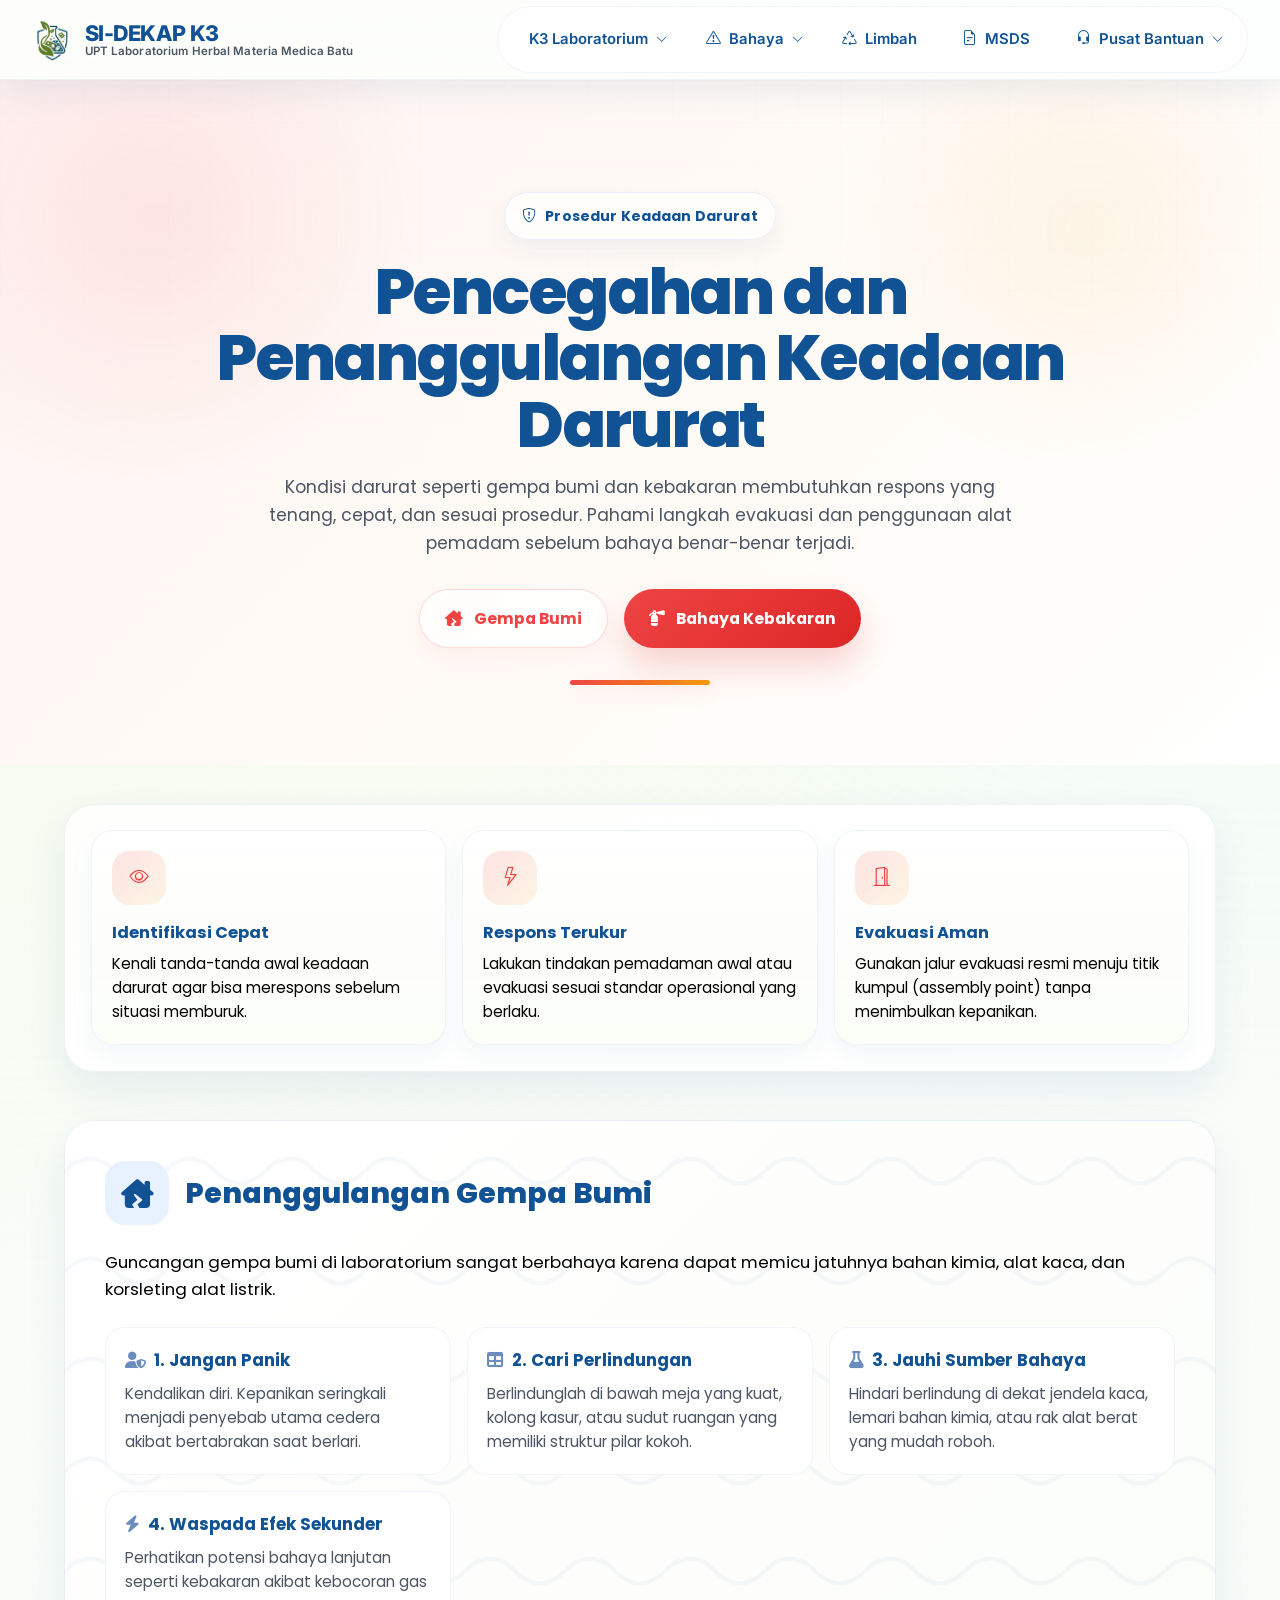
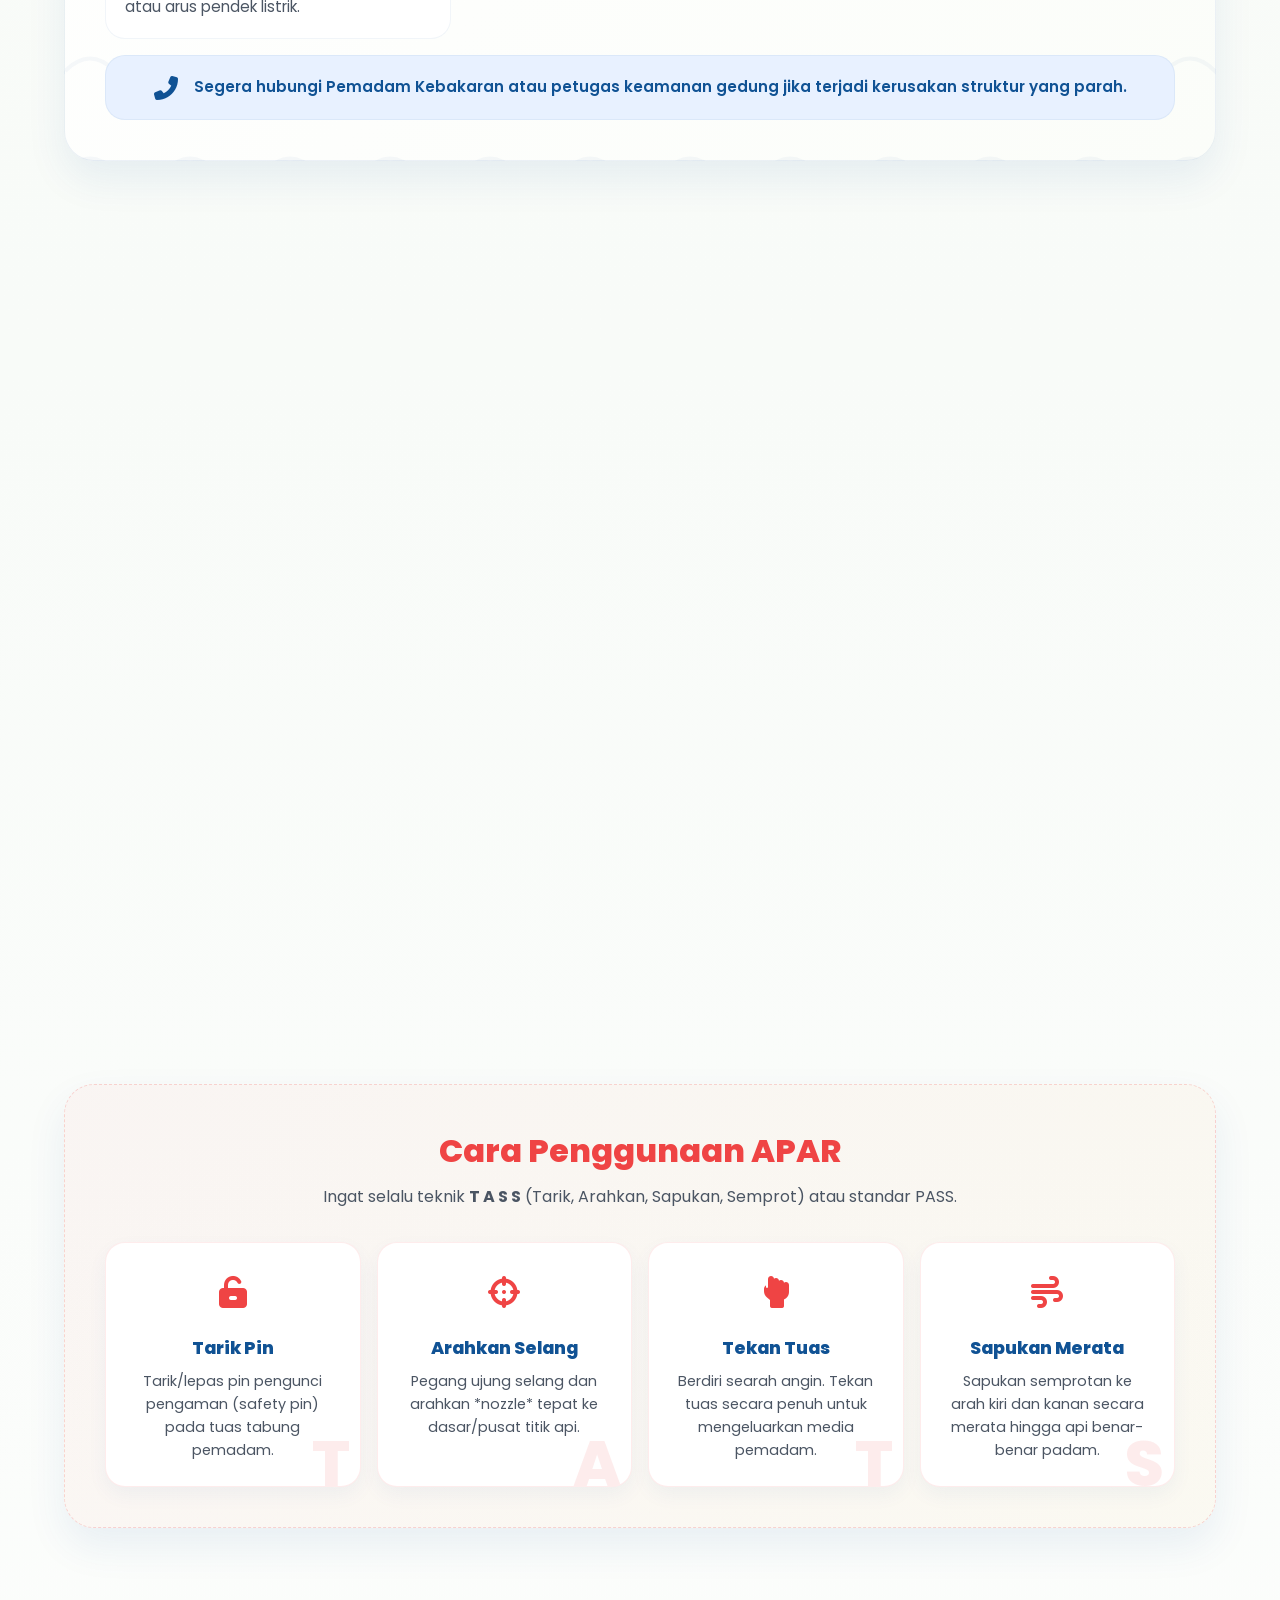
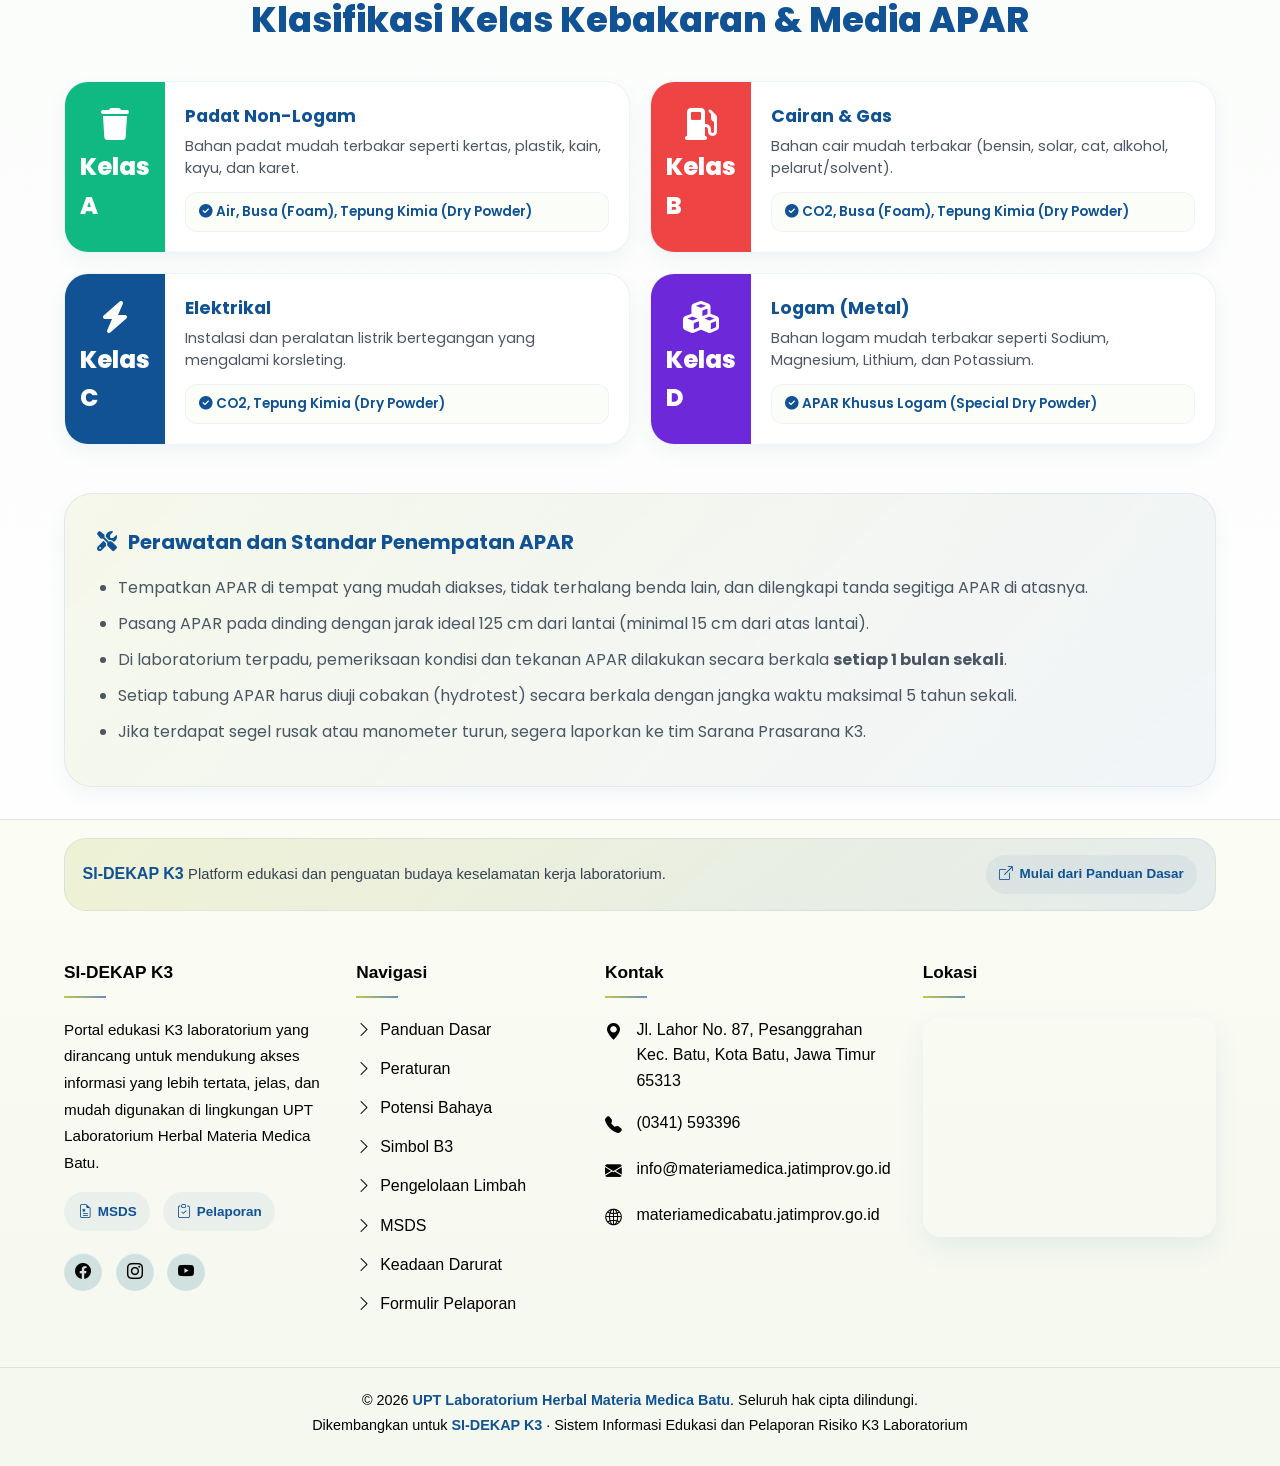
==== bencana.html @ c8029cbf "Upload pertama SI-DEKAP" ====
<!doctype html>
<html lang="id">
  <head>
    <meta charset="UTF-8" />
    <meta name="viewport" content="width=device-width, initial-scale=1.0" />
    <title>Keadaan Darurat - SI-DEKAP Laboratorium</title>

    <link
      rel="stylesheet"
      href="https://cdnjs.cloudflare.com/ajax/libs/font-awesome/6.5.0/css/all.min.css"
    />
    <link
      href="https://cdn.jsdelivr.net/npm/bootstrap-icons@1.11.3/font/bootstrap-icons.css"
      rel="stylesheet"
    />
    <link
      href="https://fonts.googleapis.com/css2?family=Poppins:wght@300;400;500;600;700;800&display=swap"
      rel="stylesheet"
    />
    <link
      href="https://fonts.googleapis.com/css2?family=Inter:wght@400;500;600;700;800&display=swap"
      rel="stylesheet"
    />

    <link rel="stylesheet" href="header.css" />
    <link rel="stylesheet" href="footer.css" />

    <style>
      :root {
        --primary-blue: #bac94a;
        --teal: #6c8cbf;
        --bg-grad-start: #eef8d7;
        --bg-grad-end: #e8f6f0;
        --dark-blue: #105294;

        --gray-50: #fbfdf9;
        --gray-100: #f3f6ee;
        --gray-200: #e4ebdf;
        --gray-300: #d7dfd1;
        --gray-500: #6b7280;
        --gray-600: #4b5563;
        --gray-700: #374151;
        --white: #ffffff;

        --danger: #ef4444;
        --danger-light: #fee2e2;
        --warning: #f59e0b;
        --warning-light: #fff4d6;
        --success: #10b981;
        --info-light: #e8f1ff;

        --shadow-sm: 0 8px 20px rgba(16, 82, 148, 0.05);
        --shadow-md: 0 18px 40px rgba(16, 82, 148, 0.08);
        --shadow-lg: 0 28px 60px rgba(16, 82, 148, 0.12);

        --radius-lg: 24px;
        --radius-xl: 30px;
      }

      * {
        margin: 0;
        padding: 0;
        box-sizing: border-box;
      }
      html {
        scroll-behavior: smooth;
      }
      body {
        font-family: "Poppins", sans-serif;
        color: var(--text);
        background:
          radial-gradient(
            circle at top left,
            rgba(234, 246, 205, 0.48),
            transparent 28%
          ),
          radial-gradient(
            circle at top right,
            rgba(207, 247, 228, 0.36),
            transparent 24%
          ),
          linear-gradient(180deg, #fbfdf9 0%, #f8fbf8 42%, #ffffff 100%);
        line-height: 1.6;
        min-height: 100vh;
        display: flex;
        flex-direction: column;
        overflow-x: hidden;
      }

      .container {
        max-width: 1200px;
        margin: 0 auto;
        padding: 0 1.5rem;
      }

      .section-label {
        display: inline-flex;
        align-items: center;
        gap: 0.55rem;
        padding: 0.72rem 1.1rem;
        border-radius: 999px;
        background: rgba(255, 255, 255, 0.82);
        border: 1px solid rgba(16, 82, 148, 0.08);
        box-shadow: 0 10px 25px rgba(16, 82, 148, 0.06);
        color: var(--dark-blue);
        font-size: 0.88rem;
        font-weight: 700;
        letter-spacing: 0.01em;
      }

      .section-heading {
        font-size: clamp(2rem, 3.8vw, 3rem);
        line-height: 1.08;
        color: var(--dark-blue);
        font-weight: 800;
        letter-spacing: -0.03em;
      }
      .section-subtitle {
        color: var(--muted);
        font-size: 1.02rem;
        max-width: 720px;
        margin: 1rem auto 0;
      }

      .reveal {
        opacity: 0;
        transform: translateY(24px);
        transition:
          opacity 0.8s ease,
          transform 0.8s ease;
      }
      .reveal.show {
        opacity: 1;
        transform: translateY(0);
      }

      .scroll-progress {
        position: fixed;
        top: 0;
        left: 0;
        width: 0%;
        height: 4px;
        background: linear-gradient(90deg, var(--primary-blue), var(--teal));
        z-index: 1200;
        box-shadow: 0 2px 10px rgba(16, 82, 148, 0.18);
      }

      /* =============================
         HERO
         ============================= */
      .emergency-hero {
        position: relative;
        overflow: hidden;
        padding: 7rem 0 5rem;
        background:
          radial-gradient(
            circle at 12% 20%,
            rgba(239, 68, 68, 0.1),
            transparent 22%
          ),
          radial-gradient(
            circle at 85% 22%,
            rgba(245, 158, 11, 0.08),
            transparent 20%
          ),
          linear-gradient(
            135deg,
            rgba(255, 244, 244, 0.95) 0%,
            rgba(255, 250, 245, 0.95) 48%,
            rgba(255, 255, 255, 1) 100%
          );
      }

      .emergency-hero::before {
        content: "";
        position: absolute;
        inset: 0;
        background-image:
          linear-gradient(rgba(239, 68, 68, 0.08) 1px, transparent 1px),
          linear-gradient(90deg, rgba(239, 68, 68, 0.08) 1px, transparent 1px);
        background-size: 42px 42px;
        mask-image: linear-gradient(
          to bottom,
          rgba(0, 0, 0, 0.35),
          transparent 90%
        );
        opacity: 0.45;
        pointer-events: none;
      }

      .hero-inner {
        position: relative;
        z-index: 1;
        max-width: 920px;
        margin: 0 auto;
        text-align: center;
      }
      .hero-inner h1 {
        font-size: clamp(2.6rem, 5vw, 4.4rem);
        line-height: 1.04;
        font-weight: 800;
        margin: 1.2rem 0 1rem;
        letter-spacing: -0.04em;
        color: var(--dark-blue);
      }
      .hero-inner p {
        font-size: 1.08rem;
        color: var(--gray-600);
        max-width: 760px;
        margin: 0 auto 2rem;
      }

      .hero-actions {
        display: flex;
        justify-content: center;
        flex-wrap: wrap;
        gap: 1rem;
      }
      .cta-button {
        display: inline-flex;
        align-items: center;
        justify-content: center;
        gap: 0.7rem;
        padding: 1rem 1.55rem;
        border-radius: 999px;
        text-decoration: none;
        font-weight: 700;
        font-size: 0.98rem;
        cursor: pointer;
        transition:
          transform 0.28s ease,
          box-shadow 0.28s ease,
          background 0.28s ease;
        border: none;
      }
      .cta-button.primary {
        background: linear-gradient(135deg, #ef4444 0%, #dc2626 100%);
        color: var(--white);
        box-shadow: 0 18px 35px rgba(220, 38, 38, 0.2);
      }
      .cta-button.primary:hover {
        transform: translateY(-3px);
        box-shadow: 0 22px 42px rgba(220, 38, 38, 0.3);
      }
      .cta-button.secondary {
        background: rgba(255, 255, 255, 0.82);
        color: var(--danger);
        border: 1px solid rgba(239, 68, 68, 0.2);
        box-shadow: 0 10px 22px rgba(239, 68, 68, 0.06);
      }
      .cta-button.secondary:hover {
        transform: translateY(-3px);
      }

      .hero-divider {
        width: 140px;
        height: 5px;
        margin: 2rem auto 0;
        border-radius: 999px;
        background: linear-gradient(90deg, var(--danger), var(--warning));
        box-shadow: 0 6px 18px rgba(239, 68, 68, 0.15);
      }

      /* =============================
         INTRO STRIP
         ============================= */
      .content-section {
        padding: 4rem 0 2rem;
      }
      .glass-panel {
        background: rgba(255, 255, 255, 0.84);
        border: 1px solid rgba(16, 82, 148, 0.07);
        box-shadow: var(--shadow-md);
        border-radius: var(--radius-xl);
        backdrop-filter: blur(16px);
      }
      .intro-panel {
        padding: 1.6rem;
        margin-top: -1.6rem;
        position: relative;
        z-index: 2;
      }
      .intro-grid {
        display: grid;
        grid-template-columns: repeat(3, minmax(0, 1fr));
        gap: 1rem;
      }
      .intro-card {
        padding: 1.25rem;
        border-radius: 22px;
        background: linear-gradient(
          180deg,
          rgba(255, 255, 255, 0.98),
          rgba(251, 253, 247, 0.96)
        );
        border: 1px solid rgba(16, 82, 148, 0.06);
        box-shadow: 0 10px 24px rgba(16, 82, 148, 0.05);
        transition:
          transform 0.25s ease,
          box-shadow 0.25s ease;
      }
      .intro-card:hover {
        transform: translateY(-5px);
        box-shadow: 0 16px 28px rgba(16, 82, 148, 0.08);
      }
      .intro-card .icon {
        width: 54px;
        height: 54px;
        border-radius: 18px;
        display: inline-flex;
        align-items: center;
        justify-content: center;
        margin-bottom: 0.9rem;
        background: linear-gradient(
          135deg,
          rgba(239, 68, 68, 0.15),
          rgba(245, 158, 11, 0.1)
        );
        color: var(--danger);
        font-size: 1.2rem;
      }
      .intro-card h3 {
        color: var(--dark-blue);
        font-size: 1.02rem;
        margin-bottom: 0.4rem;
      }
      .intro-card p {
        color: var(--muted);
        font-size: 0.94rem;
      }

      /* =============================
         EARTHQUAKE SECTION
         ============================= */
      .earthquake-section {
        margin-top: 3rem;
      }
      .earthquake-card {
        background:
          url('data:image/svg+xml;utf8,<svg width="100" height="100" viewBox="0 0 100 100" xmlns="http://www.w3.org/2000/svg"><path d="M0 50 Q 25 25, 50 50 T 100 50" fill="none" stroke="rgba(108,140,191,0.06)" stroke-width="4"/></svg>'),
          linear-gradient(135deg, #ffffff 0%, #fbfdf9 100%);
        border: 1px solid rgba(16, 82, 148, 0.08);
        border-radius: 30px;
        padding: 2.5rem;
        box-shadow: var(--shadow-md);
      }
      .eq-header {
        display: flex;
        align-items: center;
        gap: 1rem;
        margin-bottom: 1.5rem;
      }
      .eq-icon {
        width: 64px;
        height: 64px;
        border-radius: 20px;
        background: var(--info-light);
        color: var(--dark-blue);
        font-size: 1.8rem;
        display: flex;
        align-items: center;
        justify-content: center;
        flex-shrink: 0;
      }
      .eq-header h2 {
        color: var(--dark-blue);
        font-size: 1.8rem;
        font-weight: 800;
        margin: 0;
      }
      .eq-steps {
        display: grid;
        grid-template-columns: repeat(auto-fit, minmax(280px, 1fr));
        gap: 1rem;
        margin-top: 1.5rem;
      }
      .eq-step {
        background: rgba(255, 255, 255, 0.9);
        border: 1px solid rgba(16, 82, 148, 0.06);
        padding: 1.2rem;
        border-radius: 20px;
        transition: transform 0.25s ease;
      }
      .eq-step:hover {
        transform: translateY(-4px);
        box-shadow: var(--shadow-sm);
      }
      .eq-step h4 {
        color: var(--dark-blue);
        margin-bottom: 0.5rem;
        font-size: 1.05rem;
        display: flex;
        align-items: center;
        gap: 0.5rem;
      }
      .eq-step h4 i {
        color: var(--teal);
      }
      .eq-step p {
        color: var(--gray-600);
        font-size: 0.95rem;
        margin: 0;
      }

      /* =============================
         FIRE SECTION
         ============================= */
      .fire-section {
        margin-top: 4rem;
      }
      .fire-title {
        text-align: center;
        color: var(--danger);
        font-size: clamp(2rem, 3vw, 2.5rem);
        font-weight: 800;
        margin-bottom: 2rem;
      }

      .fire-grid {
        display: grid;
        grid-template-columns: 1fr 1fr;
        gap: 2rem;
        align-items: start;
      }
      .fire-triangle-card {
        background: linear-gradient(180deg, #ffffff, #fffafa);
        border: 1px solid var(--danger-light);
        border-radius: 28px;
        padding: 2rem;
        box-shadow: var(--shadow-md);
        text-align: center;
        height: 100%;
      }
      .fire-triangle-card h3 {
        color: var(--danger);
        margin-bottom: 1.5rem;
        font-size: 1.4rem;
      }
      .triangle-wrapper {
        position: relative;
        width: 200px;
        height: 180px;
        margin: 0 auto 2rem;
      }
      /* Simple CSS Triangle representation */
      .triangle-border {
        position: absolute;
        border-left: 100px solid transparent;
        border-right: 100px solid transparent;
        border-bottom: 170px solid rgba(239, 68, 68, 0.1);
        top: 0;
        left: 0;
      }
      .t-label {
        position: absolute;
        font-weight: 800;
        font-size: 0.9rem;
      }
      .t-heat {
        top: 40%;
        right: -30px;
        color: var(--danger);
      }
      .t-oxygen {
        top: 40%;
        left: -40px;
        color: var(--teal);
      }
      .t-fuel {
        bottom: -20px;
        left: 50%;
        transform: translateX(-50%);
        color: var(--warning);
      }
      .t-center {
        position: absolute;
        top: 55%;
        left: 50%;
        transform: translate(-50%, -50%);
        font-size: 3.5rem;
        color: var(--danger);
        animation: flicker 1.5s infinite alternate;
      }
      @keyframes flicker {
        0%,
        100% {
          opacity: 1;
          transform: translate(-50%, -50%) scale(1);
        }
        50% {
          opacity: 0.8;
          transform: translate(-50%, -50%) scale(0.9);
        }
      }
      .triangle-desc {
        color: var(--gray-600);
        font-size: 0.95rem;
        line-height: 1.6;
      }

      .fire-steps-card {
        background: var(--white);
        border: 1px solid rgba(16, 82, 148, 0.07);
        border-radius: 28px;
        padding: 2rem;
        box-shadow: var(--shadow-md);
        height: 100%;
      }
      .fire-steps-card h3 {
        color: var(--dark-blue);
        margin-bottom: 1.5rem;
        font-size: 1.4rem;
      }
      .step-list {
        display: grid;
        gap: 1rem;
      }
      .step-item {
        display: flex;
        align-items: flex-start;
        gap: 1rem;
        padding: 1rem;
        background: var(--gray-50);
        border: 1px solid rgba(16, 82, 148, 0.05);
        border-radius: 16px;
      }
      .step-num {
        width: 32px;
        height: 32px;
        border-radius: 50%;
        background: var(--danger-light);
        color: var(--danger);
        display: flex;
        align-items: center;
        justify-content: center;
        font-weight: 800;
        flex-shrink: 0;
      }
      .step-text {
        color: var(--gray-700);
        font-size: 0.95rem;
        align-self: center;
      }

      /* =============================
         APAR USAGE (PASS)
         ============================= */
      .apar-section {
        margin-top: 4rem;
      }
      .apar-card {
        background: linear-gradient(
          135deg,
          rgba(239, 68, 68, 0.04),
          rgba(245, 158, 11, 0.04)
        );
        border: 1px dashed rgba(239, 68, 68, 0.2);
        border-radius: 30px;
        padding: 2.5rem;
        box-shadow: var(--shadow-md);
      }
      .apar-header {
        text-align: center;
        margin-bottom: 2rem;
      }
      .apar-header h2 {
        color: var(--danger);
        font-size: 2rem;
        font-weight: 800;
        margin-bottom: 0.5rem;
      }
      .apar-header p {
        color: var(--gray-600);
      }

      .pass-grid {
        display: grid;
        grid-template-columns: repeat(4, 1fr);
        gap: 1rem;
      }
      .pass-step {
        background: var(--white);
        border-radius: 20px;
        padding: 1.5rem;
        text-align: center;
        box-shadow: var(--shadow-sm);
        border: 1px solid rgba(239, 68, 68, 0.1);
        position: relative;
        overflow: hidden;
        transition: transform 0.3s ease;
      }
      .pass-step:hover {
        transform: translateY(-5px);
      }
      .pass-letter {
        font-size: 4rem;
        font-weight: 800;
        color: rgba(239, 68, 68, 0.1);
        position: absolute;
        right: 10px;
        bottom: -10px;
        line-height: 1;
        pointer-events: none;
      }
      .pass-icon {
        font-size: 2rem;
        color: var(--danger);
        margin-bottom: 1rem;
        position: relative;
        z-index: 1;
      }
      .pass-title {
        color: var(--dark-blue);
        font-weight: 800;
        font-size: 1.1rem;
        margin-bottom: 0.5rem;
        position: relative;
        z-index: 1;
      }
      .pass-desc {
        color: var(--gray-600);
        font-size: 0.9rem;
        line-height: 1.6;
        position: relative;
        z-index: 1;
      }

      /* =============================
         FIRE CLASSES
         ============================= */
      .class-section {
        margin-top: 4rem;
      }
      .class-title {
        text-align: center;
        color: var(--dark-blue);
        font-size: clamp(1.8rem, 3vw, 2.2rem);
        font-weight: 800;
        margin-bottom: 2rem;
      }
      .class-grid {
        display: grid;
        grid-template-columns: repeat(2, 1fr);
        gap: 1.25rem;
      }
      .class-card {
        display: flex;
        align-items: stretch;
        background: var(--white);
        border-radius: 24px;
        overflow: hidden;
        box-shadow: var(--shadow-sm);
        border: 1px solid rgba(16, 82, 148, 0.07);
        transition: transform 0.25s ease;
      }
      .class-card:hover {
        transform: scale(1.02);
        box-shadow: var(--shadow-md);
      }

      .class-badge {
        width: 100px;
        display: flex;
        flex-direction: column;
        align-items: center;
        justify-content: center;
        color: var(--white);
        padding: 1rem;
        flex-shrink: 0;
      }
      .class-a {
        background: var(--success);
      }
      .class-b {
        background: var(--danger);
      }
      .class-c {
        background: var(--dark-blue);
      }
      .class-d {
        background: #6d28d9;
      }

      .class-badge i {
        font-size: 2rem;
        margin-bottom: 0.5rem;
      }
      .class-badge span {
        font-size: 1.5rem;
        font-weight: 800;
      }

      .class-info {
        padding: 1.25rem;
        display: flex;
        flex-direction: column;
        justify-content: center;
      }
      .class-info h4 {
        color: var(--dark-blue);
        font-size: 1.1rem;
        margin-bottom: 0.4rem;
      }
      .class-info p {
        color: var(--gray-600);
        font-size: 0.9rem;
        margin-bottom: 0.8rem;
        line-height: 1.5;
      }
      .class-apar {
        background: var(--gray-50);
        padding: 0.5rem 0.8rem;
        border-radius: 12px;
        font-size: 0.85rem;
        color: var(--dark-blue);
        font-weight: 600;
        border: 1px solid rgba(16, 82, 148, 0.05);
      }

      /* =============================
         INFO BOX
         ============================= */
      .info-box {
        margin-top: 3rem;
        padding: 2rem;
        background: linear-gradient(
          135deg,
          rgba(186, 201, 74, 0.1),
          rgba(108, 140, 191, 0.08)
        );
        border-radius: 28px;
        border: 1px solid rgba(16, 82, 148, 0.08);
        box-shadow: var(--shadow-sm);
      }
      .info-box h3 {
        color: var(--dark-blue);
        margin-bottom: 1rem;
        font-size: 1.25rem;
        display: flex;
        align-items: center;
        gap: 0.7rem;
      }
      .info-box ul {
        color: var(--gray-600);
        line-height: 1.8;
        padding-left: 1.3rem;
      }
      .info-box ul li {
        margin-bottom: 0.45rem;
      }

      /* =============================
         BACK TO TOP
         ============================= */
      .back-to-top {
        position: fixed;
        right: 18px;
        bottom: 18px;
        width: 52px;
        height: 52px;
        border-radius: 18px;
        border: none;
        cursor: pointer;
        display: inline-flex;
        align-items: center;
        justify-content: center;
        background: linear-gradient(135deg, #c9d95c 0%, #6c8cbf 100%);
        color: var(--white);
        box-shadow: 0 18px 34px rgba(16, 82, 148, 0.2);
        opacity: 0;
        visibility: hidden;
        transform: translateY(10px);
        transition: all 0.28s ease;
        z-index: 1100;
      }
      .back-to-top.show {
        opacity: 1;
        visibility: visible;
        transform: translateY(0);
      }
      .back-to-top:hover {
        transform: translateY(-4px);
      }

      /* =============================
         RESPONSIVE
         ============================= */
      @media (max-width: 1100px) {
        .intro-grid {
          grid-template-columns: repeat(2, minmax(0, 1fr));
        }
        .fire-grid {
          grid-template-columns: 1fr;
        }
        .pass-grid {
          grid-template-columns: repeat(2, 1fr);
        }
      }
      @media (max-width: 768px) {
        .emergency-hero {
          padding: 5.8rem 0 4.4rem;
        }
        .hero-actions {
          flex-direction: column;
          align-items: stretch;
        }
        .cta-button {
          width: 100%;
        }
        .intro-grid {
          grid-template-columns: 1fr;
        }
        .eq-steps,
        .pass-grid,
        .class-grid {
          grid-template-columns: 1fr;
        }
        .earthquake-card,
        .apar-card {
          padding: 1.5rem;
        }
        .back-to-top {
          width: 48px;
          height: 48px;
          right: 14px;
          bottom: 14px;
        }
      }
    </style>
  </head>
  <body>
    <div class="scroll-progress" id="scrollProgress"></div>

    <div id="header-placeholder"></div>

    <section class="emergency-hero">
      <div class="container">
        <div class="hero-inner reveal">
          <span class="section-label">
            <i class="bi bi-shield-exclamation"></i>
            Prosedur Keadaan Darurat
          </span>
          <h1>Pencegahan dan Penanggulangan Keadaan Darurat</h1>
          <p>
            Kondisi darurat seperti gempa bumi dan kebakaran membutuhkan respons
            yang tenang, cepat, dan sesuai prosedur. Pahami langkah evakuasi dan
            penggunaan alat pemadam sebelum bahaya benar-benar terjadi.
          </p>
          <div class="hero-actions">
            <a href="#gempa-bumi" class="cta-button secondary">
              <i class="fas fa-house-damage"></i> Gempa Bumi
            </a>
            <a href="#kebakaran" class="cta-button primary">
              <i class="fas fa-fire-extinguisher"></i> Bahaya Kebakaran
            </a>
          </div>
          <div class="hero-divider"></div>
        </div>
      </div>
    </section>

    <section class="content-section">
      <div class="container">
        <div class="intro-panel glass-panel reveal">
          <div class="intro-grid">
            <div class="intro-card">
              <div class="icon"><i class="bi bi-eye"></i></div>
              <h3>Identifikasi Cepat</h3>
              <p>
                Kenali tanda-tanda awal keadaan darurat agar bisa merespons
                sebelum situasi memburuk.
              </p>
            </div>
            <div class="intro-card">
              <div class="icon"><i class="bi bi-lightning"></i></div>
              <h3>Respons Terukur</h3>
              <p>
                Lakukan tindakan pemadaman awal atau evakuasi sesuai standar
                operasional yang berlaku.
              </p>
            </div>
            <div class="intro-card">
              <div class="icon"><i class="bi bi-door-open"></i></div>
              <h3>Evakuasi Aman</h3>
              <p>
                Gunakan jalur evakuasi resmi menuju titik kumpul (assembly
                point) tanpa menimbulkan kepanikan.
              </p>
            </div>
          </div>
        </div>

        <div class="earthquake-section reveal" id="gempa-bumi">
          <div class="earthquake-card">
            <div class="eq-header">
              <div class="eq-icon"><i class="fas fa-house-damage"></i></div>
              <h2>Penanggulangan Gempa Bumi</h2>
            </div>
            <p
              style="
                color: var(--muted);
                margin-bottom: 1rem;
                font-size: 1.05rem;
              "
            >
              Guncangan gempa bumi di laboratorium sangat berbahaya karena dapat
              memicu jatuhnya bahan kimia, alat kaca, dan korsleting alat
              listrik.
            </p>
            <div class="eq-steps">
              <div class="eq-step">
                <h4><i class="fas fa-user-shield"></i> 1. Jangan Panik</h4>
                <p>
                  Kendalikan diri. Kepanikan seringkali menjadi penyebab utama
                  cedera akibat bertabrakan saat berlari.
                </p>
              </div>
              <div class="eq-step">
                <h4><i class="fas fa-table"></i> 2. Cari Perlindungan</h4>
                <p>
                  Berlindunglah di bawah meja yang kuat, kolong kasur, atau
                  sudut ruangan yang memiliki struktur pilar kokoh.
                </p>
              </div>
              <div class="eq-step">
                <h4><i class="fas fa-flask"></i> 3. Jauhi Sumber Bahaya</h4>
                <p>
                  Hindari berlindung di dekat jendela kaca, lemari bahan kimia,
                  atau rak alat berat yang mudah roboh.
                </p>
              </div>
              <div class="eq-step">
                <h4><i class="fas fa-bolt"></i> 4. Waspada Efek Sekunder</h4>
                <p>
                  Perhatikan potensi bahaya lanjutan seperti kebakaran akibat
                  kebocoran gas atau arus pendek listrik.
                </p>
              </div>
              <div
                class="eq-step"
                style="
                  grid-column: 1 / -1;
                  display: flex;
                  align-items: center;
                  justify-content: center;
                  gap: 1rem;
                  background: var(--info-light);
                "
              >
                <i
                  class="fas fa-phone-alt"
                  style="font-size: 1.5rem; color: var(--dark-blue)"
                ></i>
                <p style="color: var(--dark-blue); font-weight: 600">
                  Segera hubungi Pemadam Kebakaran atau petugas keamanan gedung
                  jika terjadi kerusakan struktur yang parah.
                </p>
              </div>
            </div>
          </div>
        </div>

        <div class="fire-section reveal" id="kebakaran">
          <h2 class="fire-title">Penanggulangan Kebakaran</h2>

          <div class="fire-grid">
            <div class="fire-triangle-card">
              <h3>Teori Segitiga Api</h3>
              <div class="triangle-wrapper">
                <div class="triangle-border"></div>
                <div class="t-label t-heat">PANAS<br />(Heat)</div>
                <div class="t-label t-oxygen">UDARA<br />(Oxygen)</div>
                <div class="t-label t-fuel">BAHAN<br />(Fuel)</div>
                <div class="t-center"><i class="fas fa-fire"></i></div>
              </div>
              <p class="triangle-desc">
                Api hanya dapat menyala jika terdapat tiga unsur yang bersatu:
                <strong>Material/Bahan mudah terbakar</strong>,
                <strong>Panas (sumber nyala)</strong>, dan
                <strong>Oksigen</strong>. Memutus salah satu dari unsur ini
                adalah prinsip utama dalam memadamkan api.
              </p>
            </div>

            <div class="fire-steps-card">
              <h3>Langkah Saat Terjadi Kebakaran</h3>
              <div class="step-list">
                <div class="step-item">
                  <div class="step-num">1</div>
                  <div class="step-text">
                    <strong>Jangan Panik.</strong> Tetap tenang agar dapat
                    berpikir jernih.
                  </div>
                </div>
                <div class="step-item">
                  <div class="step-num">2</div>
                  <div class="step-text">
                    <strong>Beritahu Teman/Petugas.</strong> Teriakkan
                    "Kebakaran!" atau tekan tombol Fire Alarm.
                  </div>
                </div>
                <div class="step-item">
                  <div class="step-num">3</div>
                  <div class="step-text">
                    <strong>Gunakan APAR Terdekat.</strong> Padamkan api jika
                    masih kecil dan aman untuk dilakukan.
                  </div>
                </div>
                <div class="step-item">
                  <div class="step-num">4</div>
                  <div class="step-text">
                    <strong>Hindari Asap.</strong> Merunduk atau merangkak saat
                    evakuasi karena asap berkumpul di atas.
                  </div>
                </div>
                <div class="step-item">
                  <div class="step-num">5</div>
                  <div class="step-text">
                    <strong>Tutup Pintu.</strong> Tutup pintu ruangan di
                    belakang Anda (tanpa dikunci) untuk menghambat rambatan api.
                  </div>
                </div>
                <div class="step-item">
                  <div class="step-num">6</div>
                  <div class="step-text">
                    <strong>Gunakan Tangga Darurat.</strong> Dilarang keras
                    menggunakan lift saat kebakaran.
                  </div>
                </div>
              </div>
            </div>
          </div>
        </div>

        <div class="apar-section reveal">
          <div class="apar-card">
            <div class="apar-header">
              <h2>Cara Penggunaan APAR</h2>
              <p>
                Ingat selalu teknik <strong>T A S S</strong> (Tarik, Arahkan,
                Sapukan, Semprot) atau standar PASS.
              </p>
            </div>

            <div class="pass-grid">
              <div class="pass-step">
                <div class="pass-letter">T</div>
                <div class="pass-icon"><i class="fas fa-unlock-alt"></i></div>
                <div class="pass-title">Tarik Pin</div>
                <div class="pass-desc">
                  Tarik/lepas pin pengunci pengaman (safety pin) pada tuas
                  tabung pemadam.
                </div>
              </div>
              <div class="pass-step">
                <div class="pass-letter">A</div>
                <div class="pass-icon"><i class="fas fa-crosshairs"></i></div>
                <div class="pass-title">Arahkan Selang</div>
                <div class="pass-desc">
                  Pegang ujung selang dan arahkan *nozzle* tepat ke dasar/pusat
                  titik api.
                </div>
              </div>
              <div class="pass-step">
                <div class="pass-letter">T</div>
                <div class="pass-icon"><i class="fas fa-hand-rock"></i></div>
                <div class="pass-title">Tekan Tuas</div>
                <div class="pass-desc">
                  Berdiri searah angin. Tekan tuas secara penuh untuk
                  mengeluarkan media pemadam.
                </div>
              </div>
              <div class="pass-step">
                <div class="pass-letter">S</div>
                <div class="pass-icon"><i class="fas fa-wind"></i></div>
                <div class="pass-title">Sapukan Merata</div>
                <div class="pass-desc">
                  Sapukan semprotan ke arah kiri dan kanan secara merata hingga
                  api benar-benar padam.
                </div>
              </div>
            </div>
          </div>
        </div>

        <div class="class-section reveal">
          <h2 class="class-title">Klasifikasi Kelas Kebakaran & Media APAR</h2>
          <div class="class-grid">
            <div class="class-card">
              <div class="class-badge class-a">
                <i class="fas fa-trash"></i>
                <span>Kelas A</span>
              </div>
              <div class="class-info">
                <h4>Padat Non-Logam</h4>
                <p>
                  Bahan padat mudah terbakar seperti kertas, plastik, kain,
                  kayu, dan karet.
                </p>
                <span class="class-apar"
                  ><i class="fas fa-check-circle"></i> Air, Busa (Foam), Tepung
                  Kimia (Dry Powder)</span
                >
              </div>
            </div>

            <div class="class-card">
              <div class="class-badge class-b">
                <i class="fas fa-gas-pump"></i>
                <span>Kelas B</span>
              </div>
              <div class="class-info">
                <h4>Cairan & Gas</h4>
                <p>
                  Bahan cair mudah terbakar (bensin, solar, cat, alkohol,
                  pelarut/solvent).
                </p>
                <span class="class-apar"
                  ><i class="fas fa-check-circle"></i> CO2, Busa (Foam), Tepung
                  Kimia (Dry Powder)</span
                >
              </div>
            </div>

            <div class="class-card">
              <div class="class-badge class-c">
                <i class="fas fa-bolt"></i>
                <span>Kelas C</span>
              </div>
              <div class="class-info">
                <h4>Elektrikal</h4>
                <p>
                  Instalasi dan peralatan listrik bertegangan yang mengalami
                  korsleting.
                </p>
                <span class="class-apar"
                  ><i class="fas fa-check-circle"></i> CO2, Tepung Kimia (Dry
                  Powder)</span
                >
              </div>
            </div>

            <div class="class-card">
              <div class="class-badge class-d">
                <i class="fas fa-cubes"></i>
                <span>Kelas D</span>
              </div>
              <div class="class-info">
                <h4>Logam (Metal)</h4>
                <p>
                  Bahan logam mudah terbakar seperti Sodium, Magnesium, Lithium,
                  dan Potassium.
                </p>
                <span class="class-apar"
                  ><i class="fas fa-check-circle"></i> APAR Khusus Logam
                  (Special Dry Powder)</span
                >
              </div>
            </div>
          </div>
        </div>

        <div class="info-box reveal">
          <h3>
            <i class="fas fa-tools"></i> Perawatan dan Standar Penempatan APAR
          </h3>
          <ul>
            <li>
              Tempatkan APAR di tempat yang mudah diakses, tidak terhalang benda
              lain, dan dilengkapi tanda segitiga APAR di atasnya.
            </li>
            <li>
              Pasang APAR pada dinding dengan jarak ideal 125 cm dari lantai
              (minimal 15 cm dari atas lantai).
            </li>
            <li>
              Di laboratorium terpadu, pemeriksaan kondisi dan tekanan APAR
              dilakukan secara berkala <strong>setiap 1 bulan sekali</strong>.
            </li>
            <li>
              Setiap tabung APAR harus diuji cobakan (hydrotest) secara berkala
              dengan jangka waktu maksimal 5 tahun sekali.
            </li>
            <li>
              Jika terdapat segel rusak atau manometer turun, segera laporkan ke
              tim Sarana Prasarana K3.
            </li>
          </ul>
        </div>
      </div>
    </section>

    <div id="footer-placeholder"></div>

    <button class="back-to-top" id="backToTop" aria-label="Kembali ke atas">
      <i class="bi bi-arrow-up"></i>
    </button>

    <script src="header.js"></script>
    <script src="footer.js"></script>

    <script>
      const scrollProgress = document.getElementById("scrollProgress");
      const backToTop = document.getElementById("backToTop");
      const reveals = document.querySelectorAll(".reveal");

      function updateScrollProgress() {
        const scrollTop = window.scrollY;
        const docHeight =
          document.documentElement.scrollHeight - window.innerHeight;
        const progress = docHeight > 0 ? (scrollTop / docHeight) * 100 : 0;
        scrollProgress.style.width = progress + "%";

        if (scrollTop > 320) {
          backToTop.classList.add("show");
        } else {
          backToTop.classList.remove("show");
        }
      }

      backToTop.addEventListener("click", () => {
        window.scrollTo({ top: 0, behavior: "smooth" });
      });

      const revealObserver = new IntersectionObserver(
        (entries) => {
          entries.forEach((entry) => {
            if (entry.isIntersecting) {
              entry.target.classList.add("show");
              revealObserver.unobserve(entry.target);
            }
          });
        },
        { threshold: 0.15 },
      );

      reveals.forEach((el) => revealObserver.observe(el));

      window.addEventListener("scroll", updateScrollProgress);
      window.addEventListener("load", updateScrollProgress);
    </script>
  </body>
</html>
---- header.css ----
/* File: header.css */

/* =========================================
   HEADER & NAVBAR GLOBALS
   ========================================= */
.navbar {
  display: flex;
  justify-content: space-between;
  align-items: center;
  background: rgba(255, 255, 255, 0.82);
  backdrop-filter: blur(20px);
  -webkit-backdrop-filter: blur(20px);
  padding: 0 2rem;
  box-shadow: 0 12px 32px rgba(16, 82, 148, 0.08);
  position: sticky;
  top: 0;
  z-index: 1000;
  height: 80px;
  font-family: "Inter", sans-serif;
  border-bottom: 1px solid rgba(16, 82, 148, 0.06);
}

.logo {
  font-size: 1.35rem;
  font-weight: 800;
  color: var(--dark-blue);
  text-decoration: none;
  display: flex;
  align-items: center;
  gap: 0.7rem;
  letter-spacing: -0.02em;
}

.logo-img { height: 45px; width: auto; object-fit: contain; display: block; }
.logo-text { display: flex; flex-direction: column; line-height: 1.05; }
.logo-text small { font-size: 0.72rem; font-weight: 600; color: var(--gray-600); letter-spacing: 0.01em; }

.nav-menu {
  list-style: none; margin: 0; padding: 0.45rem; display: flex; gap: 0.35rem;
  align-items: center; background: rgba(255, 255, 255, 0.78);
  border: 1px solid rgba(16, 82, 148, 0.06); border-radius: 999px;
  box-shadow: inset 0 1px 0 rgba(255, 255, 255, 0.75);
}

.nav-item { position: relative; display: flex; align-items: center; }

.nav-link {
  text-decoration: none; color: var(--dark-blue); font-weight: 600; font-size: 0.93rem;
  padding: 0.82rem 1rem; display: flex; align-items: center; gap: 0.5rem;
  transition: all 0.25s ease; position: relative; border-radius: 999px;
}

.nav-link::after {
  content: ""; position: absolute; left: 1rem; right: 1rem; bottom: 0.34rem;
  height: 2px; transform: scaleX(0); transform-origin: center;
  background: linear-gradient(90deg, var(--primary-blue), var(--teal));
  transition: transform 0.25s ease; border-radius: 999px;
}

.nav-item:hover > .nav-link, .nav-item:focus-within > .nav-link {
  color: var(--dark-blue);
  background: linear-gradient(135deg, rgba(186, 201, 74, 0.14), rgba(108, 140, 191, 0.12));
}

.nav-item:hover > .nav-link::after, .nav-item:focus-within > .nav-link::after { transform: scaleX(1); }

.bi-chevron-down { font-size: 0.72rem; transition: transform 0.3s ease; }
.nav-item:hover .bi-chevron-down, .nav-item:focus-within .bi-chevron-down { transform: rotate(180deg); }

/* Dropdown styling */
.dropdown-content {
  opacity: 0; visibility: hidden; position: absolute; top: calc(100% + 8px); left: 0;
  background: rgba(255, 255, 255, 0.96); min-width: 245px; padding: 0.55rem;
  box-shadow: 0 20px 40px rgba(16, 82, 148, 0.14); border-radius: 20px;
  overflow: hidden; transform: translateY(12px); transition: all 0.28s ease;
  border: 1px solid rgba(16, 82, 148, 0.08); backdrop-filter: blur(16px);
}

.nav-item:hover .dropdown-content, .nav-item:focus-within .dropdown-content {
  opacity: 1; visibility: visible; transform: translateY(0);
}

.dropdown-content a {
  color: var(--dark-blue); padding: 0.95rem 1rem; text-decoration: none;
  display: flex; align-items: center; gap: 10px; font-size: 0.92rem;
  font-weight: 500; transition: all 0.22s ease; border-radius: 14px;
}

.dropdown-content a:hover {
  background: linear-gradient(135deg, rgba(186, 201, 74, 0.12), rgba(108, 140, 191, 0.1));
  transform: translateX(4px);
}

/* Hamburger Menu & Toggle */
.menu-toggle { display: none; }
.hamburger { display: none; cursor: pointer; flex-direction: column; gap: 5px; }
.bar { width: 25px; height: 3px; background: var(--dark-blue); border-radius: 999px; transition: 0.3s ease-in-out; }

/* Active States */
.nav-link .nav-label { display: inline-block; }
.nav-link.is-active, .nav-item.has-dropdown.group-active > .nav-link {
  background: linear-gradient(135deg, rgba(186, 201, 74, 0.16), rgba(108, 140, 191, 0.12));
  color: var(--dark-blue);
}
.nav-link.is-active::after, .nav-item.has-dropdown.group-active > .nav-link::after { transform: scaleX(1); }
.nav-arrow-placeholder { visibility: hidden; }
.dropdown-content a span { text-align: center; width: 100%; display: block; }
.dropdown-content a i { justify-self: center; font-size: 0.95rem; }

/* =========================================
   RESPONSIVE HEADER
   ========================================= */
@media (max-width: 992px) {
  .navbar { padding: 0 1.2rem; height: 70px; }
  .logo-img { height: 38px; }
  .logo-text { font-size: 1.1rem; }
  .logo-text small { display: block; font-size: 0.65rem; max-width: 180px; line-height: 1.1; white-space: normal; }

  .nav-menu {
    position: fixed; top: 78px !important; left: 0.85rem !important; right: 0.85rem !important;
    width: auto !important; height: auto !important; max-height: calc(100vh - 94px) !important;
    overflow-y: auto; flex-direction: column; background: rgba(255, 255, 255, 0.97) !important;
    backdrop-filter: blur(18px); -webkit-backdrop-filter: blur(18px);
    border: 1px solid rgba(16, 82, 148, 0.08); box-shadow: 0 20px 50px rgba(16, 82, 148, 0.14) !important;
    border-radius: 26px !important; transition: 0.35s ease; padding: 1rem !important;
    align-items: stretch !important; gap: 0.65rem !important;
    opacity: 0; visibility: hidden; transform: translateY(-10px); pointer-events: none;
  }

  .hamburger { display: flex; z-index: 1002; }
  .menu-toggle:checked ~ .nav-menu { opacity: 1; visibility: visible; transform: translateY(0); pointer-events: auto; }

  .nav-item { width: 100%; flex-direction: column; align-items: stretch !important; height: auto !important; }
  .nav-link {
    width: 100% !important; min-height: 60px; padding: 0.9rem 1rem !important; border-radius: 18px !important;
    background: linear-gradient(180deg, #fdfefe, #f6faf7) !important; border: 1px solid rgba(16, 82, 148, 0.06);
    display: grid !important; grid-template-columns: 26px 1fr 26px !important; align-items: center !important;
    column-gap: 0.75rem; box-shadow: 0 6px 18px rgba(16, 82, 148, 0.04);
  }
  .nav-link::after { display: none !important; }

  .nav-icon { justify-self: center; font-size: 1.02rem; line-height: 1; }
  .nav-label { width: 100%; text-align: center !important; justify-self: center; font-size: 1rem; font-weight: 700; line-height: 1.28; color: inherit; }
  .nav-arrow { justify-self: center; font-size: 0.92rem; opacity: 0.75; transition: transform 0.25s ease; }
  
  .nav-item.has-dropdown.active > .nav-link .nav-arrow,
  .nav-item.has-dropdown.group-active > .nav-link .nav-arrow { transform: rotate(180deg); }

  .dropdown-content {
    position: static !important; opacity: 1 !important; visibility: visible !important; transform: none !important;
    display: none; width: 100% !important; min-width: 100% !important; background: transparent !important;
    border: none !important; box-shadow: none !important; border-radius: 0 !important;
    padding: 0.4rem 0 0.1rem !important; margin-top: 0.1rem;
  }

  .nav-item:hover .dropdown-content, .nav-item:focus-within .dropdown-content { display: none; } 
  .nav-item.has-dropdown.active > .dropdown-content, .nav-item.has-dropdown.group-active > .dropdown-content {
    display: flex !important; flex-direction: column; gap: 0.45rem;
  }

  .dropdown-content a {
    display: grid !important; grid-template-columns: 22px 1fr !important; align-items: center !important;
    gap: 0.65rem !important; width: 100%; margin-top: 0 !important; padding: 0.82rem 0.95rem !important;
    border-radius: 14px !important; background: #eef5ee !important; color: var(--dark-blue) !important;
    font-size: 0.9rem !important; font-weight: 600 !important; border: 1px solid rgba(16, 82, 148, 0.05); transform: none !important;
  }

  .menu-toggle:checked ~ .hamburger .bar:nth-child(1) { transform: translateY(8px) rotate(45deg); }
  .menu-toggle:checked ~ .hamburger .bar:nth-child(2) { opacity: 0; }
  .menu-toggle:checked ~ .hamburger .bar:nth-child(3) { transform: translateY(-8px) rotate(-45deg); }
}

@media (max-width: 480px) {
  .nav-menu { top: 72px !important; left: 0.7rem !important; right: 0.7rem !important; max-height: calc(100vh - 84px) !important; padding: 0.85rem !important; border-radius: 22px !important; }
  .nav-link { min-height: 56px; padding: 0.82rem 0.9rem !important; grid-template-columns: 24px 1fr 24px !important; }
  .nav-label { font-size: 0.94rem; }
  .dropdown-content a { font-size: 0.85rem !important; padding: 0.76rem 0.88rem !important; }
}
---- footer.css ----
/* =========================================
   FOOTER STYLES
   ========================================= */
footer {
  background: linear-gradient(180deg, #fbfcf4 0%, #f5f8ee 100%);
  color: var(--footer-text);
  margin-top: auto;
  width: 100%;
  border-top: 1px solid rgba(55, 72, 54, 0.08);
  font-family: "Segoe UI", Tahoma, Geneva, Verdana, sans-serif;
}

.footer-topbar {
  max-width: 1200px;
  margin: 0 auto;
  padding: 1.1rem 1.5rem 0;
}

.footer-highlight {
  background: linear-gradient(135deg, rgba(186, 201, 74, 0.18), rgba(108, 140, 191, 0.14));
  border: 1px solid rgba(16, 82, 148, 0.08);
  border-radius: 22px;
  padding: 1rem 1.1rem;
  display: flex;
  align-items: center;
  justify-content: space-between;
  gap: 1rem;
  flex-wrap: wrap;
}

.footer-highlight strong {
  color: var(--dark-blue);
  font-size: 1rem;
}

.footer-highlight span {
  color: var(--gray-700);
  font-size: 0.92rem;
}

.footer-container {
  max-width: 1200px;
  margin: 0 auto;
  padding: 3rem 1.5rem 2.3rem;
  display: grid;
  grid-template-columns: 1.2fr 1fr 1fr 1.2fr;
  gap: 2rem;
}

.footer-column h4 {
  color: var(--footer-heading);
  font-size: 1.08rem;
  margin-bottom: 1.2rem;
  position: relative;
  padding-bottom: 0.7rem;
  margin-top: 0;
}

.footer-column h4::after {
  content: "";
  position: absolute;
  left: 0;
  bottom: 0;
  width: 42px;
  height: 2px;
  background: linear-gradient(90deg, var(--primary-blue), var(--teal));
}

.footer-column p {
  font-size: 0.95rem;
  line-height: 1.75;
  color: var(--footer-text);
}

.footer-links {
  list-style: none;
  padding: 0;
  margin: 0;
}

.footer-links li {
  margin-bottom: 0.85rem;
}

.footer-links a {
  color: var(--footer-text);
  text-decoration: none;
  transition: color 0.25s ease, transform 0.25s ease;
  display: inline-flex;
  align-items: center;
  gap: 0.5rem;
}

.footer-links a:hover {
  color: var(--footer-hover);
  transform: translateX(3px);
}

.contact-item {
  display: flex;
  gap: 0.9rem;
  margin-bottom: 1rem;
  color: var(--footer-text);
  align-items: flex-start;
}

.contact-item i {
  color: var(--footer-heading);
  font-size: 1.05rem;
  margin-top: 0.2rem;
}

.contact-inline {
  display: flex;
  gap: 0.8rem;
  flex-wrap: wrap;
  margin-top: 1rem;
}

.contact-chip {
  display: inline-flex;
  align-items: center;
  gap: 0.45rem;
  padding: 0.55rem 0.85rem;
  border-radius: 999px;
  background: rgba(16, 82, 148, 0.06);
  color: var(--dark-blue);
  text-decoration: none;
  font-size: 0.84rem;
  font-weight: 700;
}

.social-icons {
  display: flex;
  gap: 0.85rem;
  margin-top: 1.35rem;
}

.social-icons a {
  display: inline-flex;
  align-items: center;
  justify-content: center;
  width: 38px;
  height: 38px;
  background: rgba(194, 215, 218, 0.7);
  color: var(--footer-heading);
  border-radius: 50%;
  text-decoration: none;
  transition: all 0.25s ease;
  box-shadow: inset 0 1px 0 rgba(255, 255, 255, 0.7);
}

.social-icons a:hover {
  background-color: var(--footer-hover);
  color: var(--white);
  transform: translateY(-2px);
}

.map-container {
  position: relative;
  width: 100%;
  aspect-ratio: 4 / 3;
  min-height: 220px;
  border-radius: 18px;
  overflow: hidden;
  background-color: var(--footer-bottom);
  box-shadow: 0 12px 28px rgba(16, 82, 148, 0.08);
}

.map-container iframe {
  position: absolute;
  top: 0;
  left: 0;
  width: 100%;
  height: 100%;
  border: 0;
}

.footer-bottom {
  border-top: 1px solid rgba(55, 72, 54, 0.12);
  background: transparent;
  text-align: center;
  padding: 1.25rem 1.5rem 1.8rem;
  color: var(--footer-text);
  font-size: 0.9rem;
  line-height: 1.7;
}

.footer-bottom strong {
  color: var(--dark-blue);
}

@media (max-width: 1100px) {
  .footer-container {
    grid-template-columns: repeat(2, minmax(0, 1fr));
  }
}

@media (max-width: 768px) {
  .footer-container {
    grid-template-columns: 1fr;
    padding: 3rem 1.25rem 2rem;
  }
  .footer-topbar {
    padding: 1rem 1.25rem 0;
  }
}
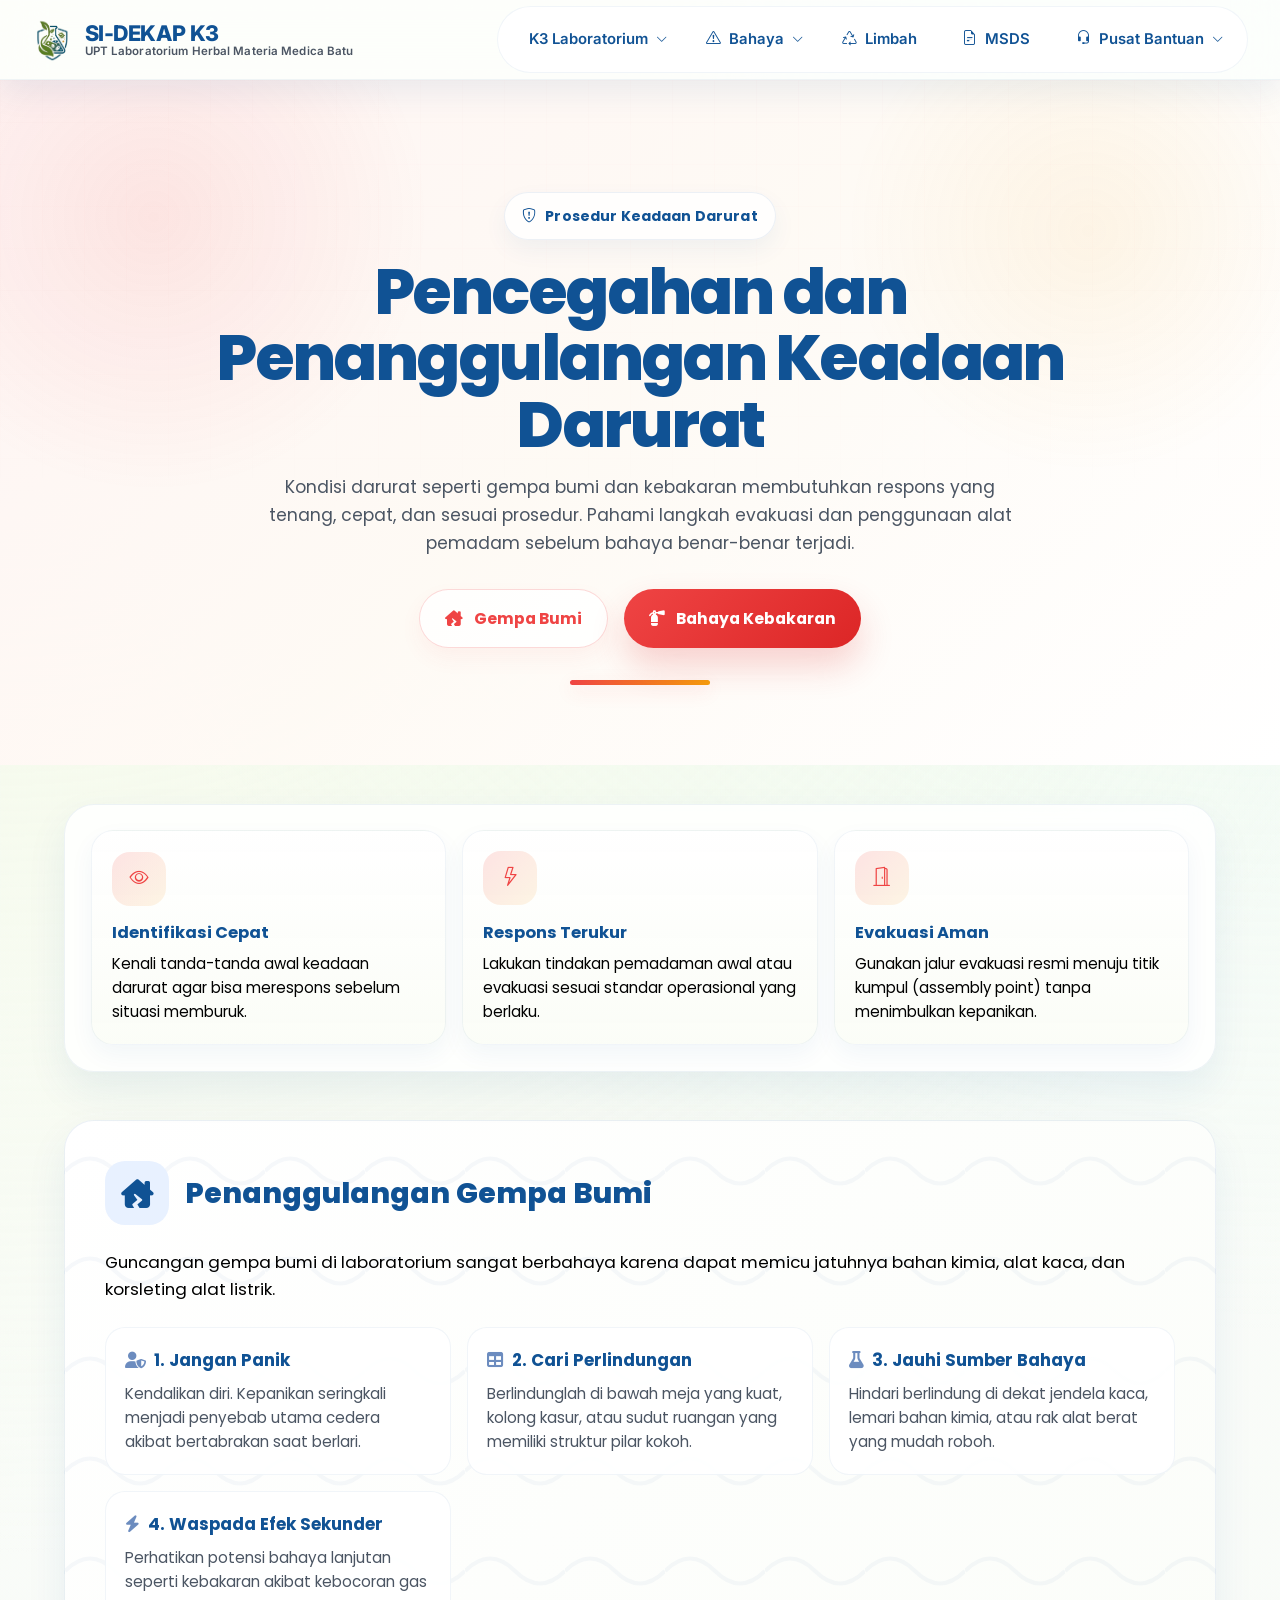
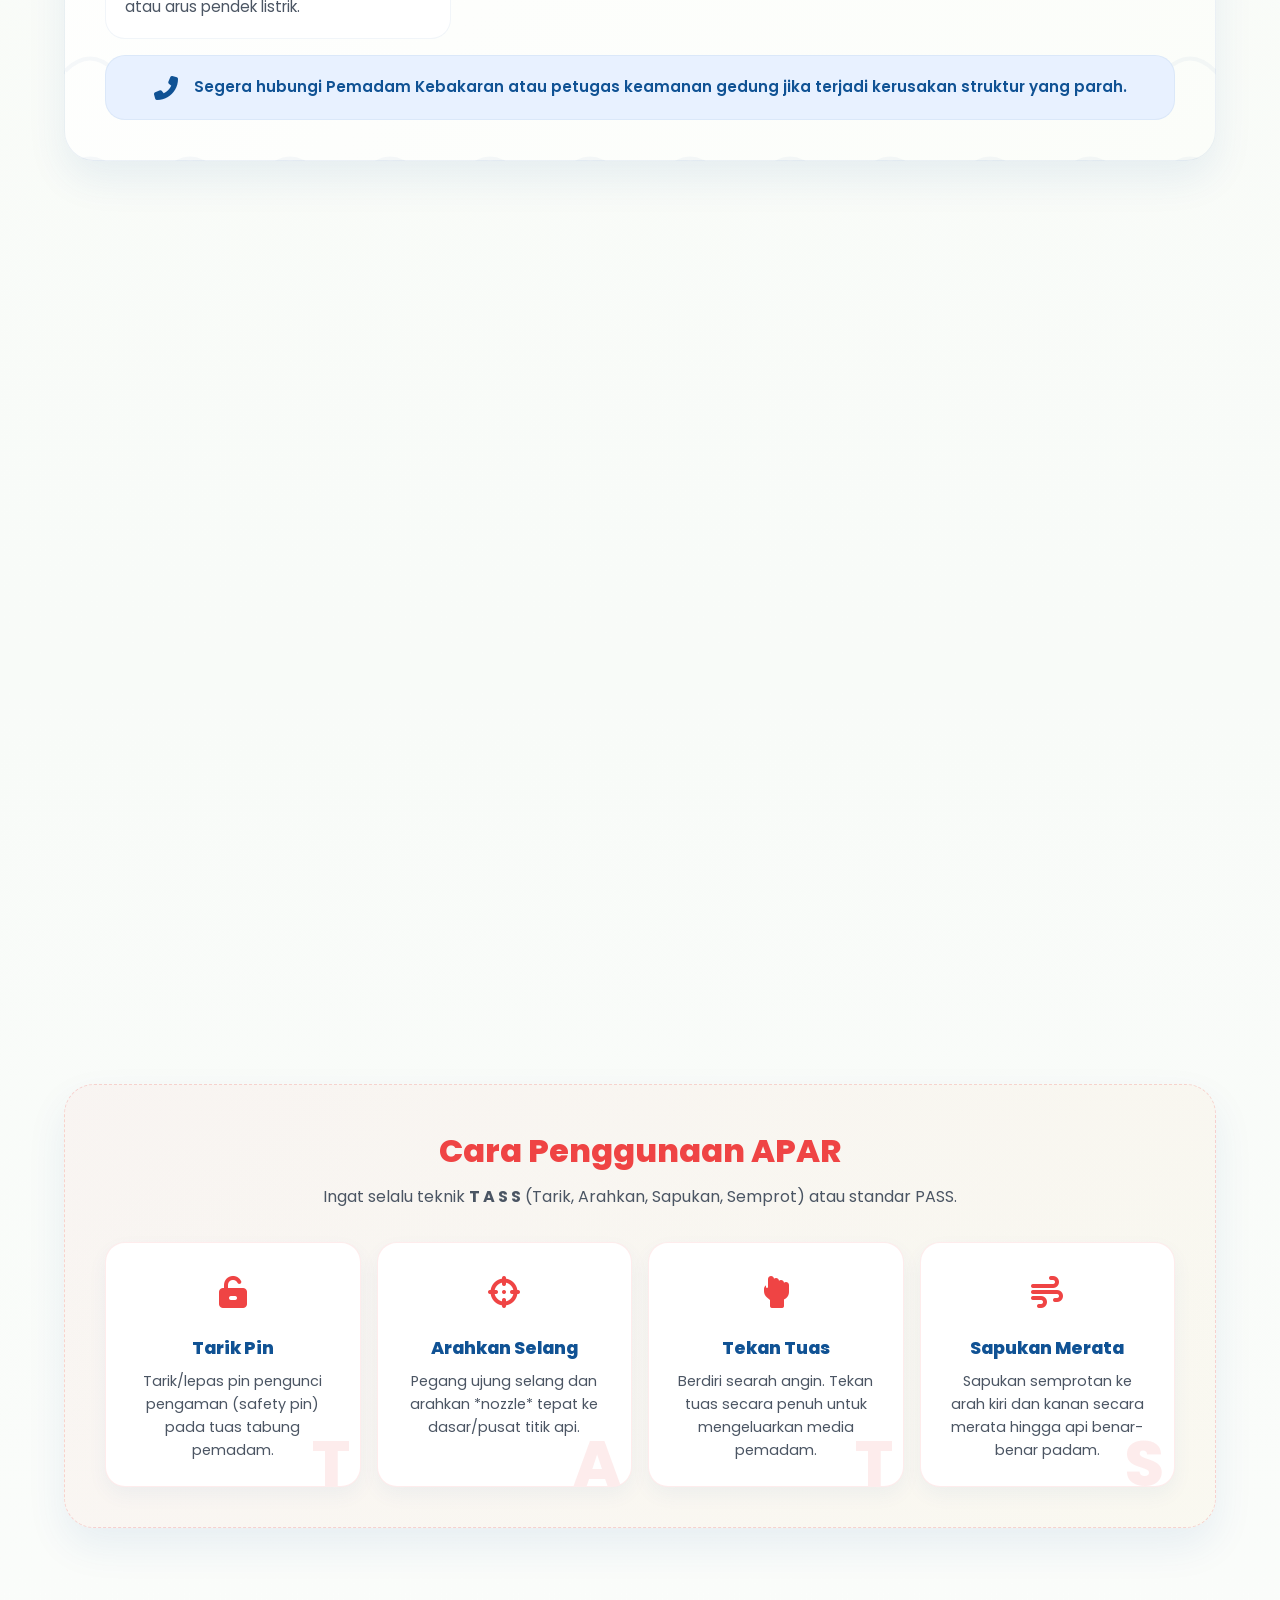
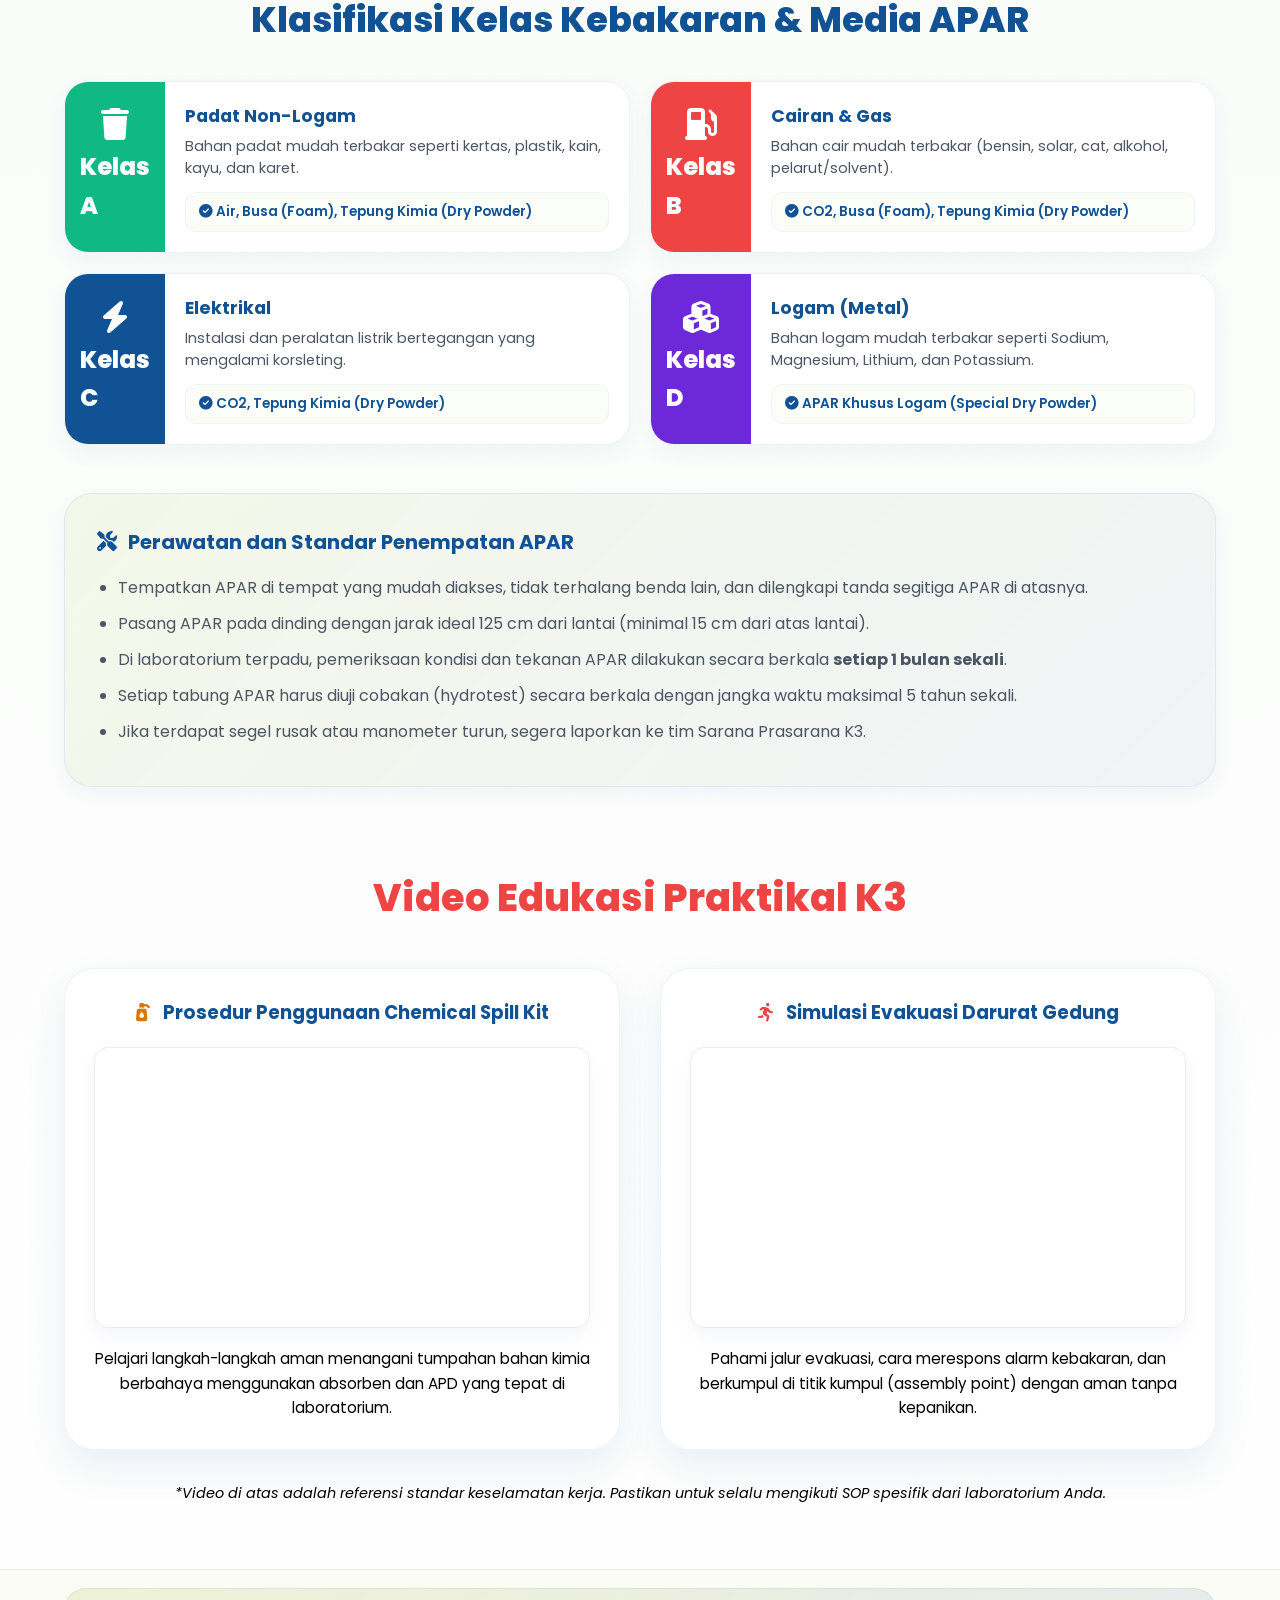
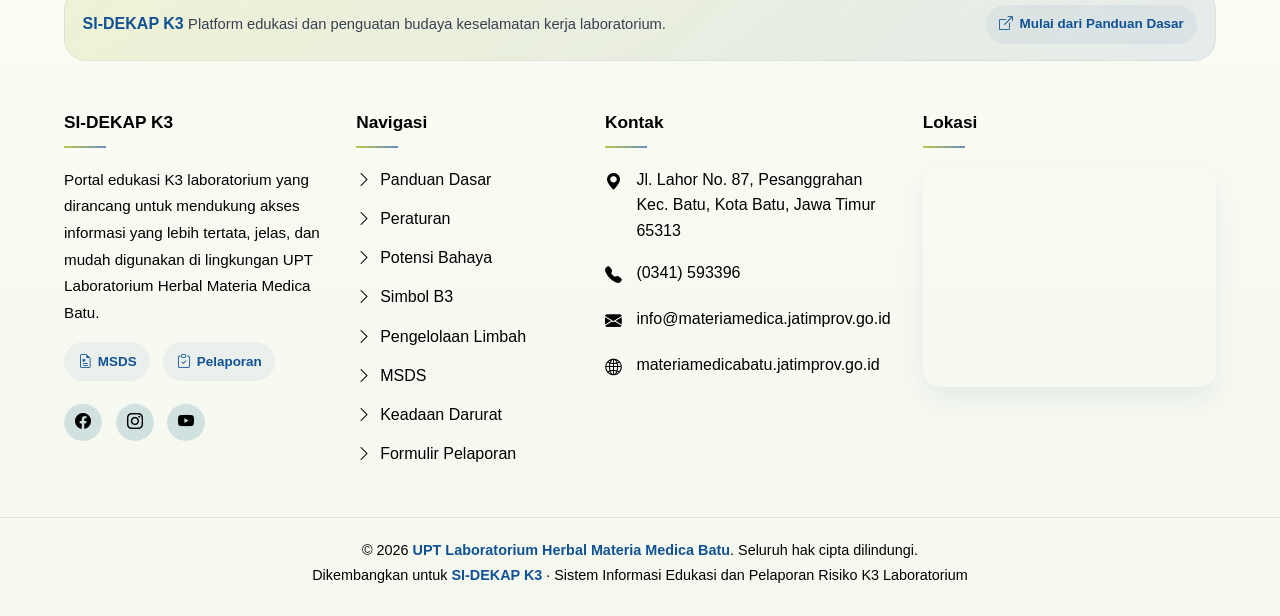
==== commit b6ec3e12: "Tambah section Video Edukasi K3 di halaman bencana" ====
--- a/bencana.html
+++ b/bencana.html
@@ -1187,6 +1187,61 @@
             </li>
           </ul>
         </div>
+
+        <!-- VIDEO EDUKASI K3 -->
+        <div class="video-section reveal" id="video-edukasi" style="margin-top: 5rem; margin-bottom: 2rem;">
+          <h2 class="fire-title" style="text-align: center; margin-bottom: 2.5rem;">Video Edukasi Praktikal K3</h2>
+          <div style="display: grid; grid-template-columns: repeat(auto-fit, minmax(320px, 1fr)); gap: 2.5rem;">
+            
+            <!-- Video Spill Kit -->
+            <div class="glass-panel" style="padding: 1.8rem;">
+              <h3 style="color: var(--dark-blue); font-size: 1.15rem; margin-bottom: 1.2rem; text-align: center;">
+                <i class="fas fa-pump-soap" style="color: #d97706; margin-right: 0.5rem;"></i>
+                Prosedur Penggunaan Chemical Spill Kit
+              </h3>
+              <div style="position: relative; padding-bottom: 56.25%; height: 0; overflow: hidden; border-radius: 14px; box-shadow: var(--shadow-sm); border: 1px solid rgba(16, 82, 148, 0.1);">
+                <iframe style="position: absolute; top: 0; left: 0; width: 100%; height: 100%;" 
+                  src="https://www.youtube.com/embed/9G3tP5G8vN8?si=Placeholder" 
+                  title="Chemical Spill Kit Tutorial" 
+                  frameborder="0" 
+                  allow="accelerometer; autoplay; clipboard-write; encrypted-media; gyroscope; picture-in-picture" 
+                  allowfullscreen>
+                </iframe>
+              </div>
+              <p style="color: var(--muted); font-size: 0.95rem; margin-top: 1.2rem; text-align: center; line-height: 1.6;">
+                Pelajari langkah-langkah aman menangani tumpahan bahan kimia berbahaya menggunakan absorben dan APD yang tepat di laboratorium.
+              </p>
+            </div>
+
+            <!-- Video Evakuasi -->
+            <div class="glass-panel" style="padding: 1.8rem;">
+              <h3 style="color: var(--dark-blue); font-size: 1.15rem; margin-bottom: 1.2rem; text-align: center;">
+                <i class="fas fa-running" style="color: var(--danger); margin-right: 0.5rem;"></i>
+                Simulasi Evakuasi Darurat Gedung
+              </h3>
+              <div style="position: relative; padding-bottom: 56.25%; height: 0; overflow: hidden; border-radius: 14px; box-shadow: var(--shadow-sm); border: 1px solid rgba(16, 82, 148, 0.1);">
+                <iframe style="position: absolute; top: 0; left: 0; width: 100%; height: 100%;" 
+                  src="https://www.youtube.com/embed/4g5Gv-TIfEw?si=Placeholder" 
+                  title="Simulasi Evakuasi Darurat" 
+                  frameborder="0" 
+                  allow="accelerometer; autoplay; clipboard-write; encrypted-media; gyroscope; picture-in-picture" 
+                  allowfullscreen>
+                </iframe>
+              </div>
+              <p style="color: var(--muted); font-size: 0.95rem; margin-top: 1.2rem; text-align: center; line-height: 1.6;">
+                Pahami jalur evakuasi, cara merespons alarm kebakaran, dan berkumpul di titik kumpul (assembly point) dengan aman tanpa kepanikan.
+              </p>
+            </div>
+
+          </div>
+          
+          <div style="text-align: center; margin-top: 2rem;">
+            <p style="color: var(--muted); font-size: 0.9rem; font-style: italic;">
+              *Video di atas adalah referensi standar keselamatan kerja. Pastikan untuk selalu mengikuti SOP spesifik dari laboratorium Anda.
+            </p>
+          </div>
+        </div>
+
       </div>
     </section>
 
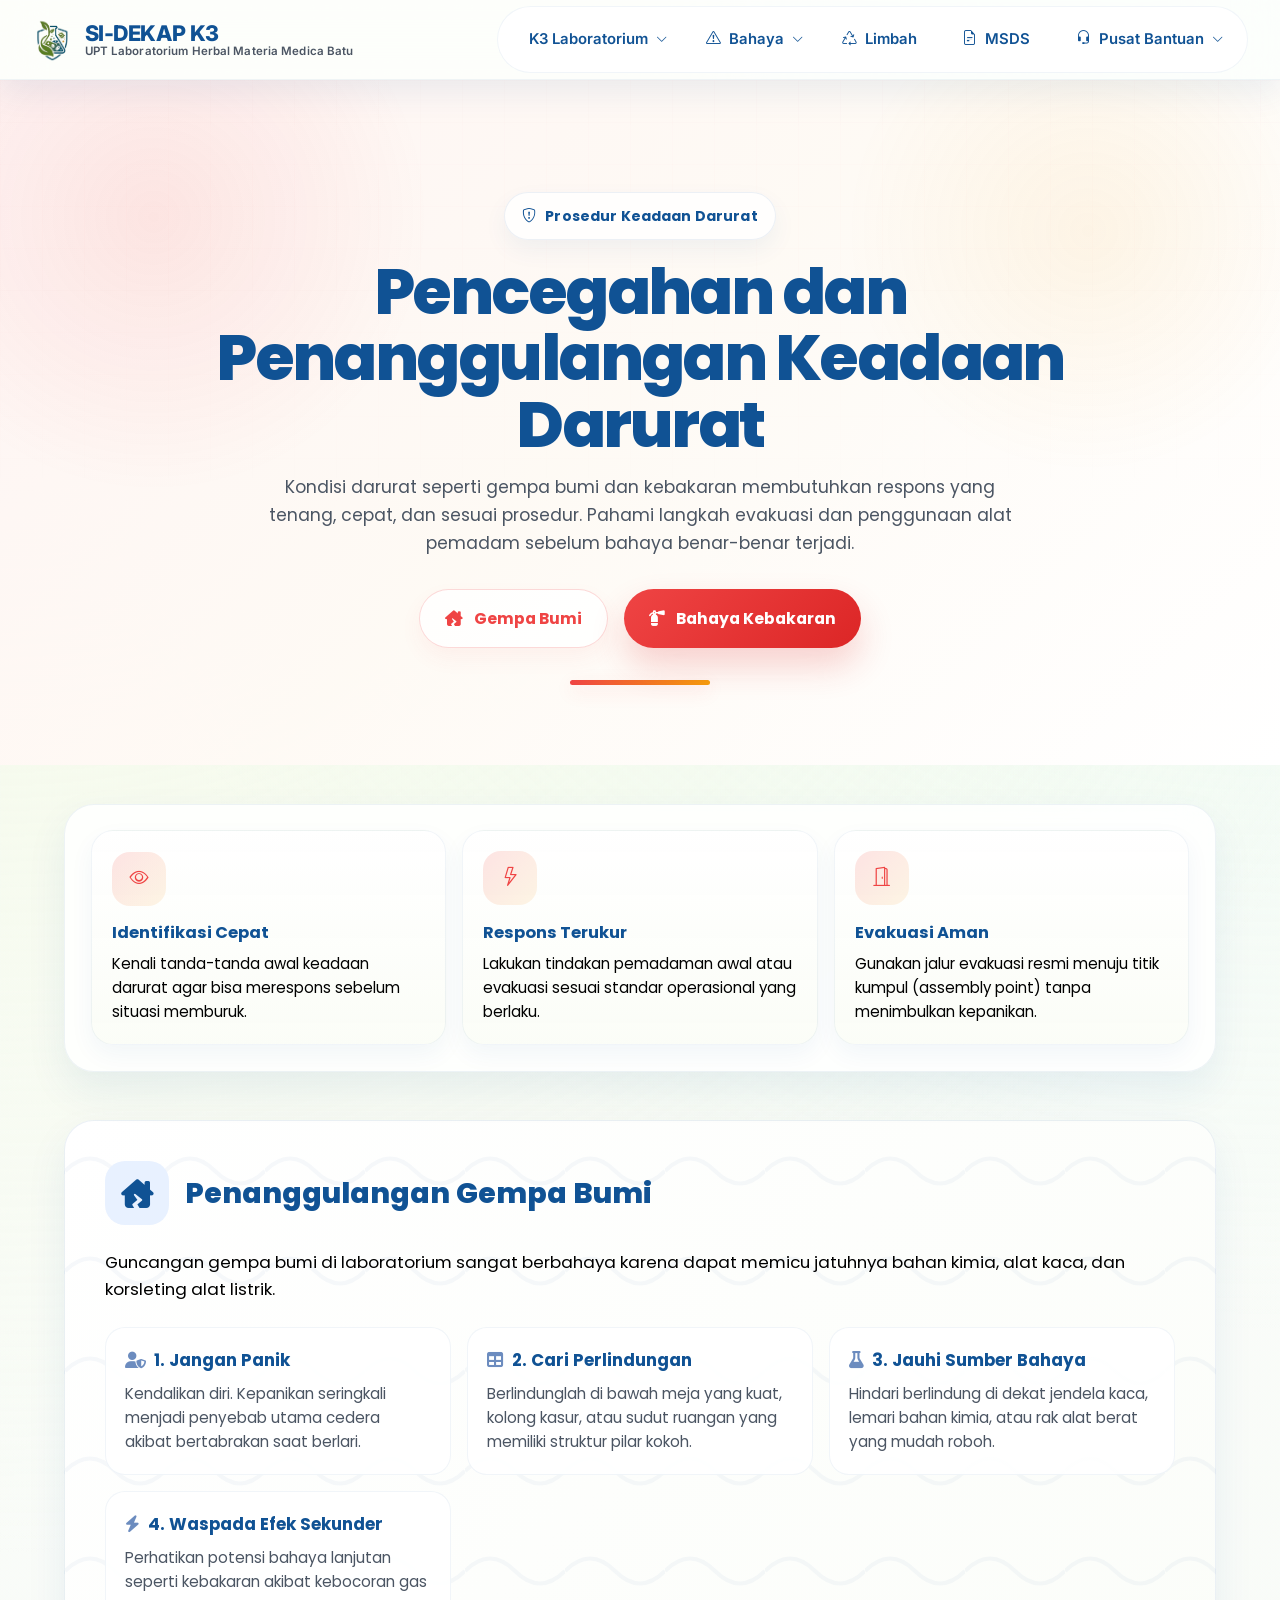
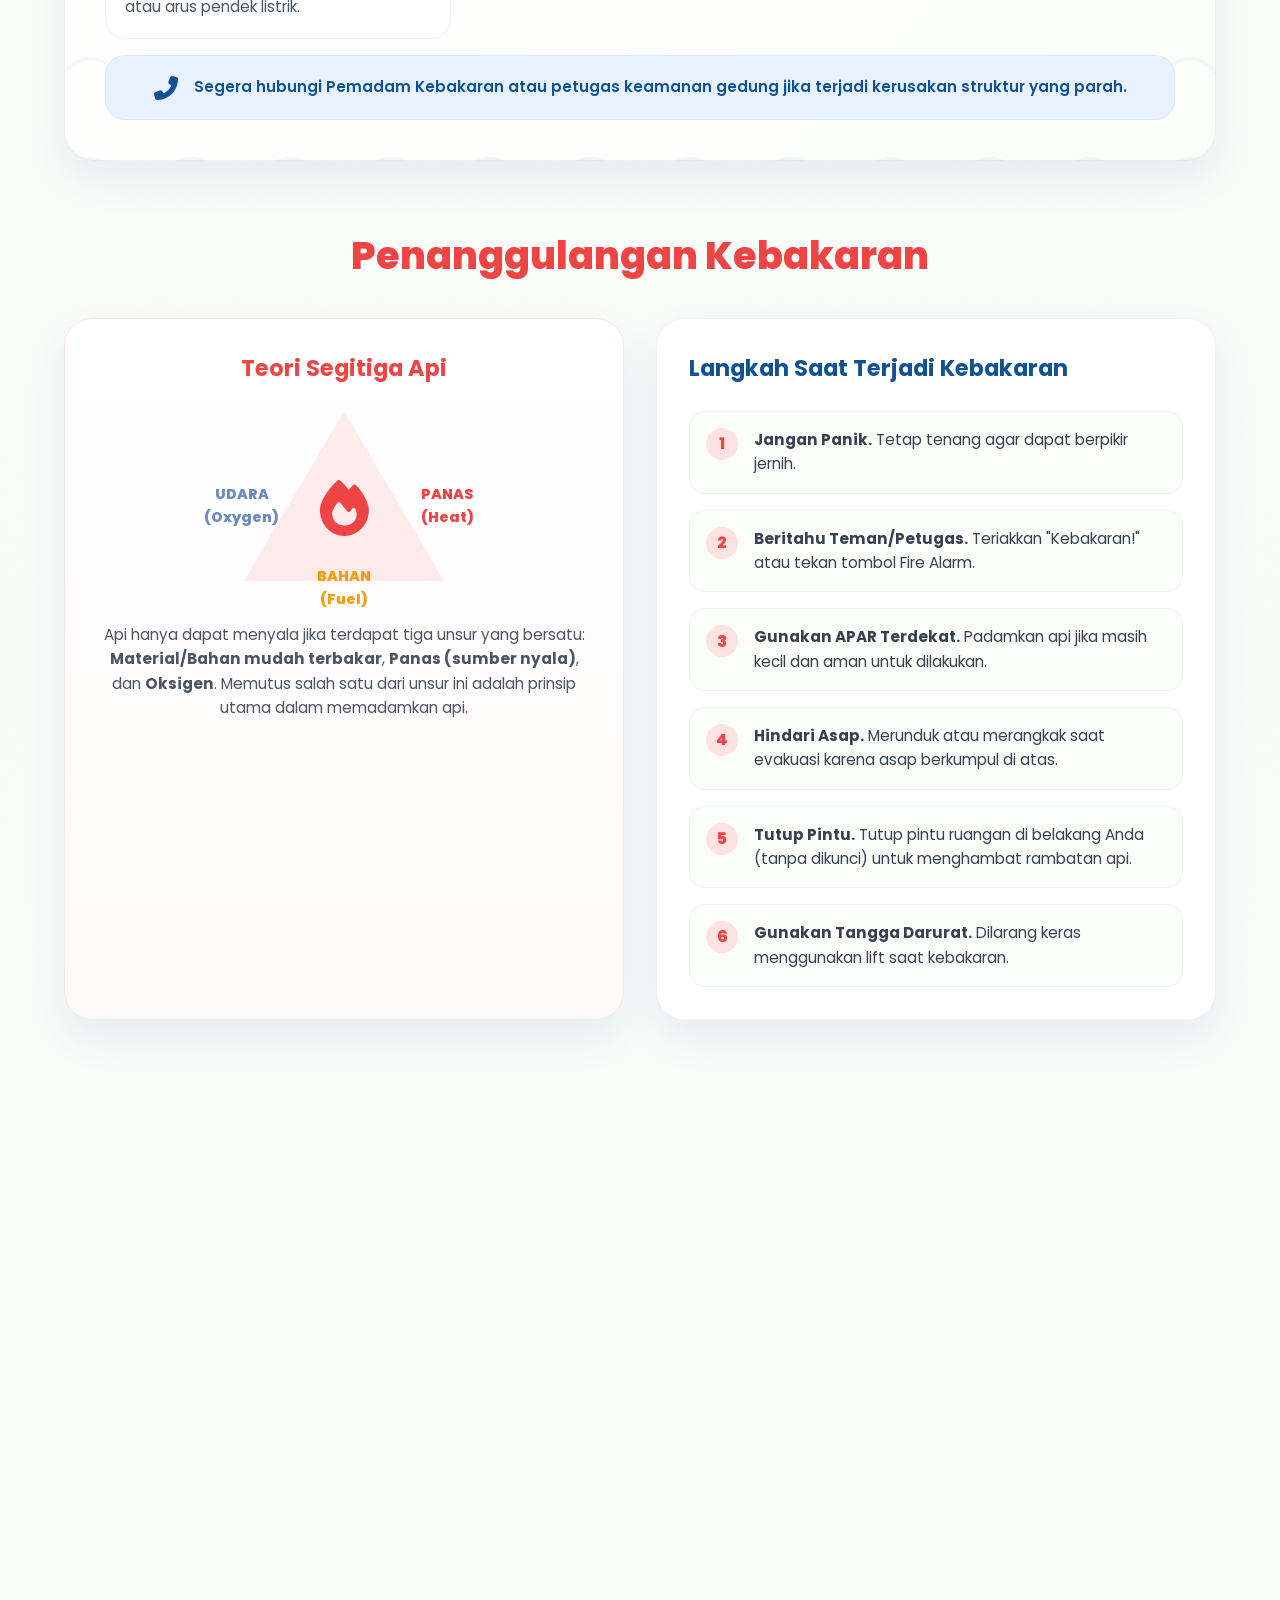
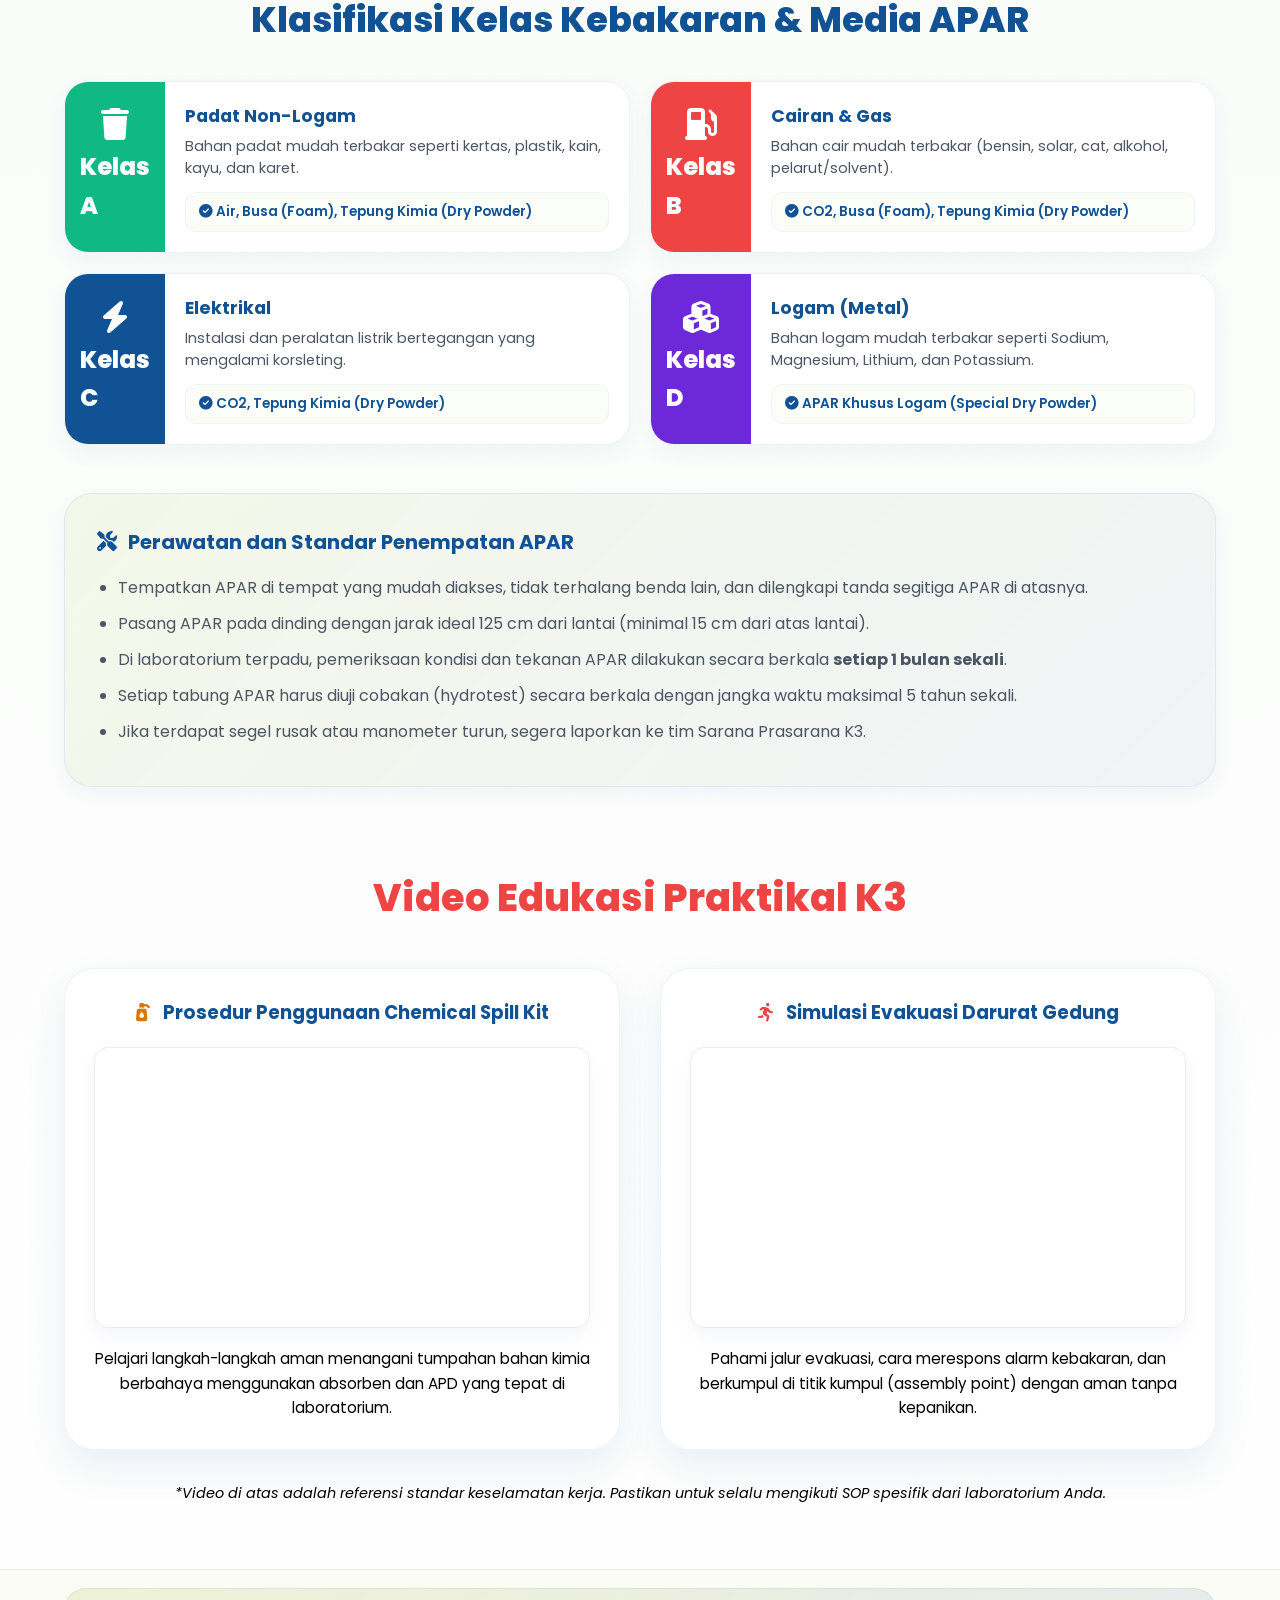
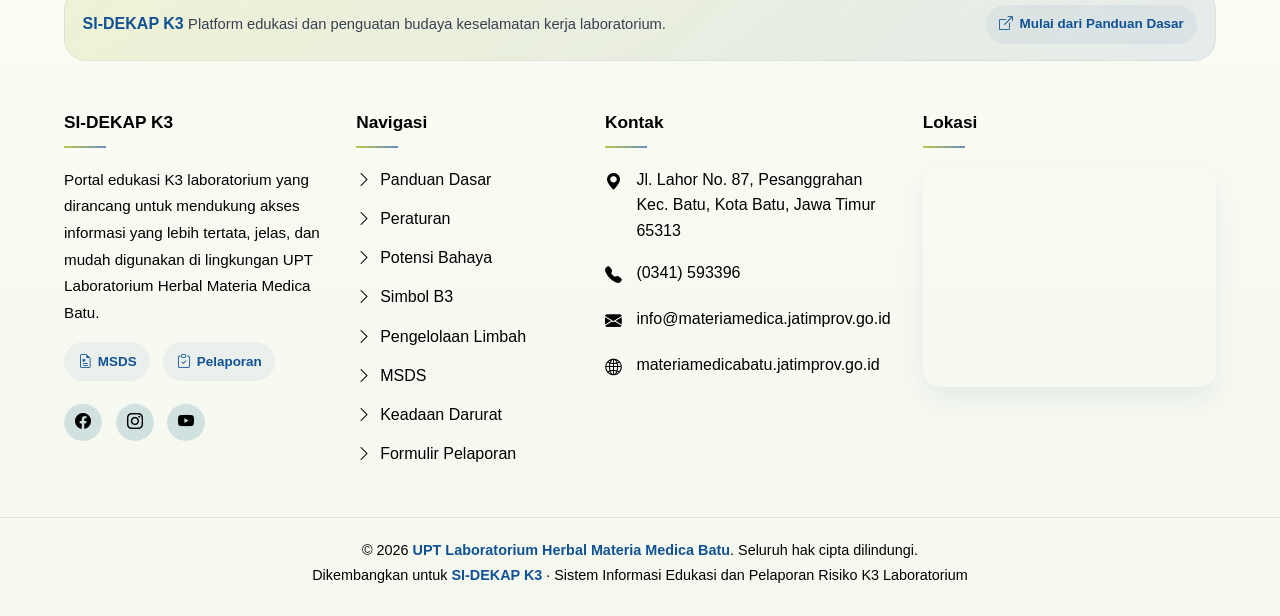
==== commit a2b822da: "update link video" ====
--- a/bencana.html
+++ b/bencana.html
@@ -1201,7 +1201,7 @@
               </h3>
               <div style="position: relative; padding-bottom: 56.25%; height: 0; overflow: hidden; border-radius: 14px; box-shadow: var(--shadow-sm); border: 1px solid rgba(16, 82, 148, 0.1);">
                 <iframe style="position: absolute; top: 0; left: 0; width: 100%; height: 100%;" 
-                  src="https://www.youtube.com/embed/9G3tP5G8vN8?si=Placeholder" 
+                  src="https://www.youtube.com/embed/_wq1QfL4sb0?si=4VQacR0CZGBDl4zV" 
                   title="Chemical Spill Kit Tutorial" 
                   frameborder="0" 
                   allow="accelerometer; autoplay; clipboard-write; encrypted-media; gyroscope; picture-in-picture" 
@@ -1221,7 +1221,7 @@
               </h3>
               <div style="position: relative; padding-bottom: 56.25%; height: 0; overflow: hidden; border-radius: 14px; box-shadow: var(--shadow-sm); border: 1px solid rgba(16, 82, 148, 0.1);">
                 <iframe style="position: absolute; top: 0; left: 0; width: 100%; height: 100%;" 
-                  src="https://www.youtube.com/embed/4g5Gv-TIfEw?si=Placeholder" 
+                  src="https://www.youtube.com/embed/Rzp3SIxtzvU?si=Y6LD95rQY4tv-8qW" 
                   title="Simulasi Evakuasi Darurat" 
                   frameborder="0" 
                   allow="accelerometer; autoplay; clipboard-write; encrypted-media; gyroscope; picture-in-picture" 
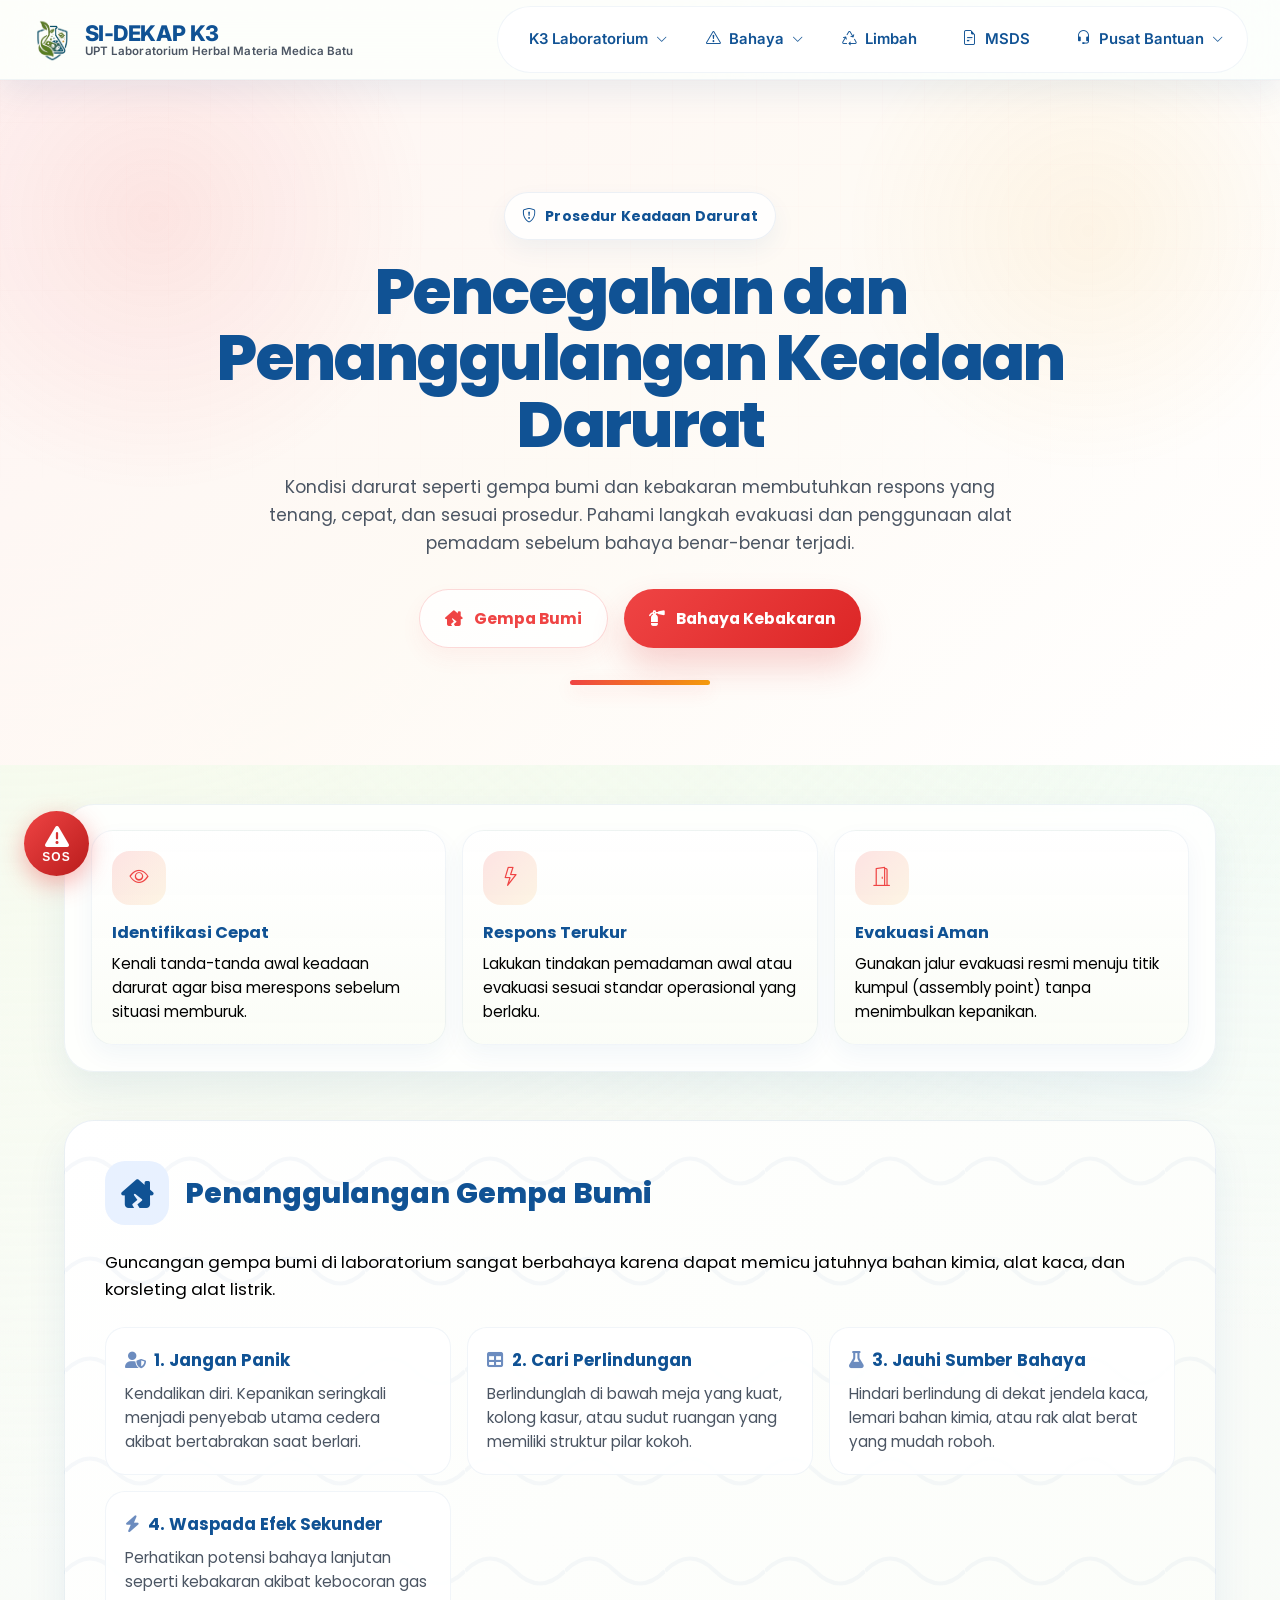
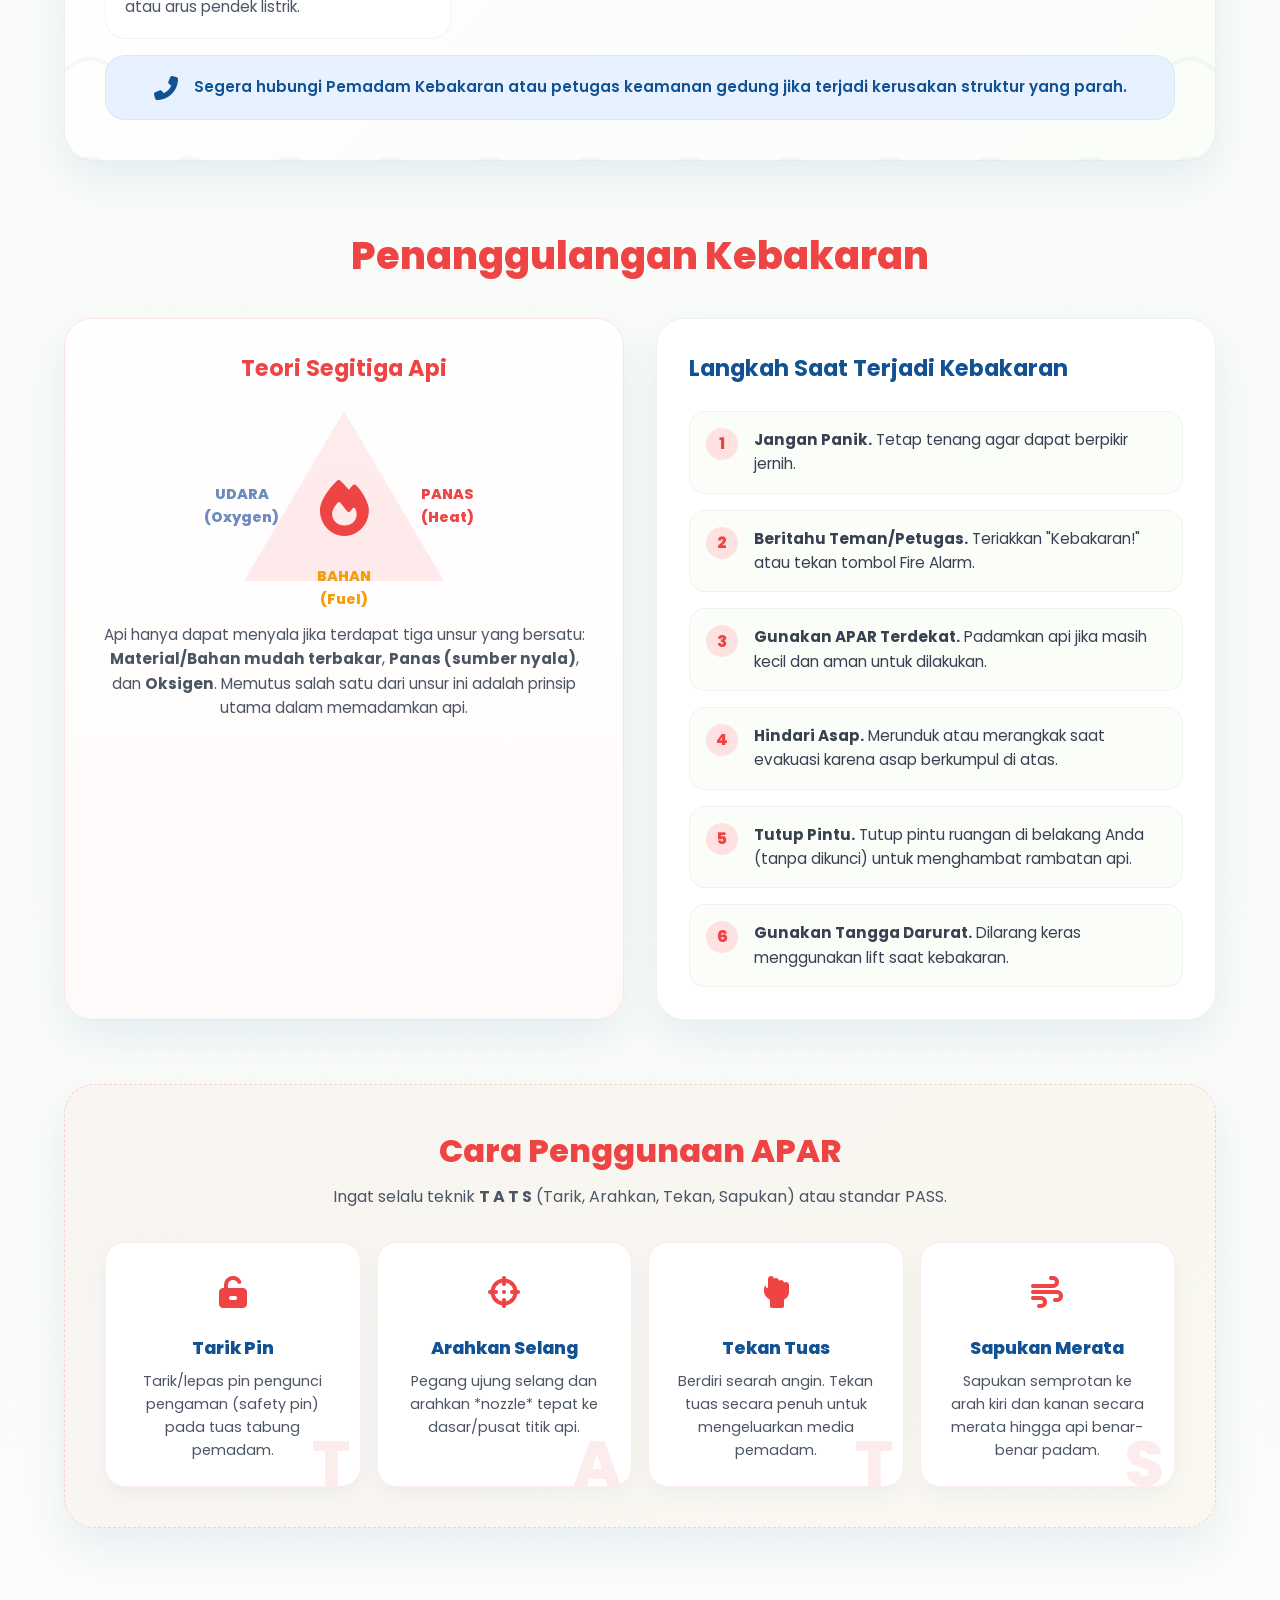
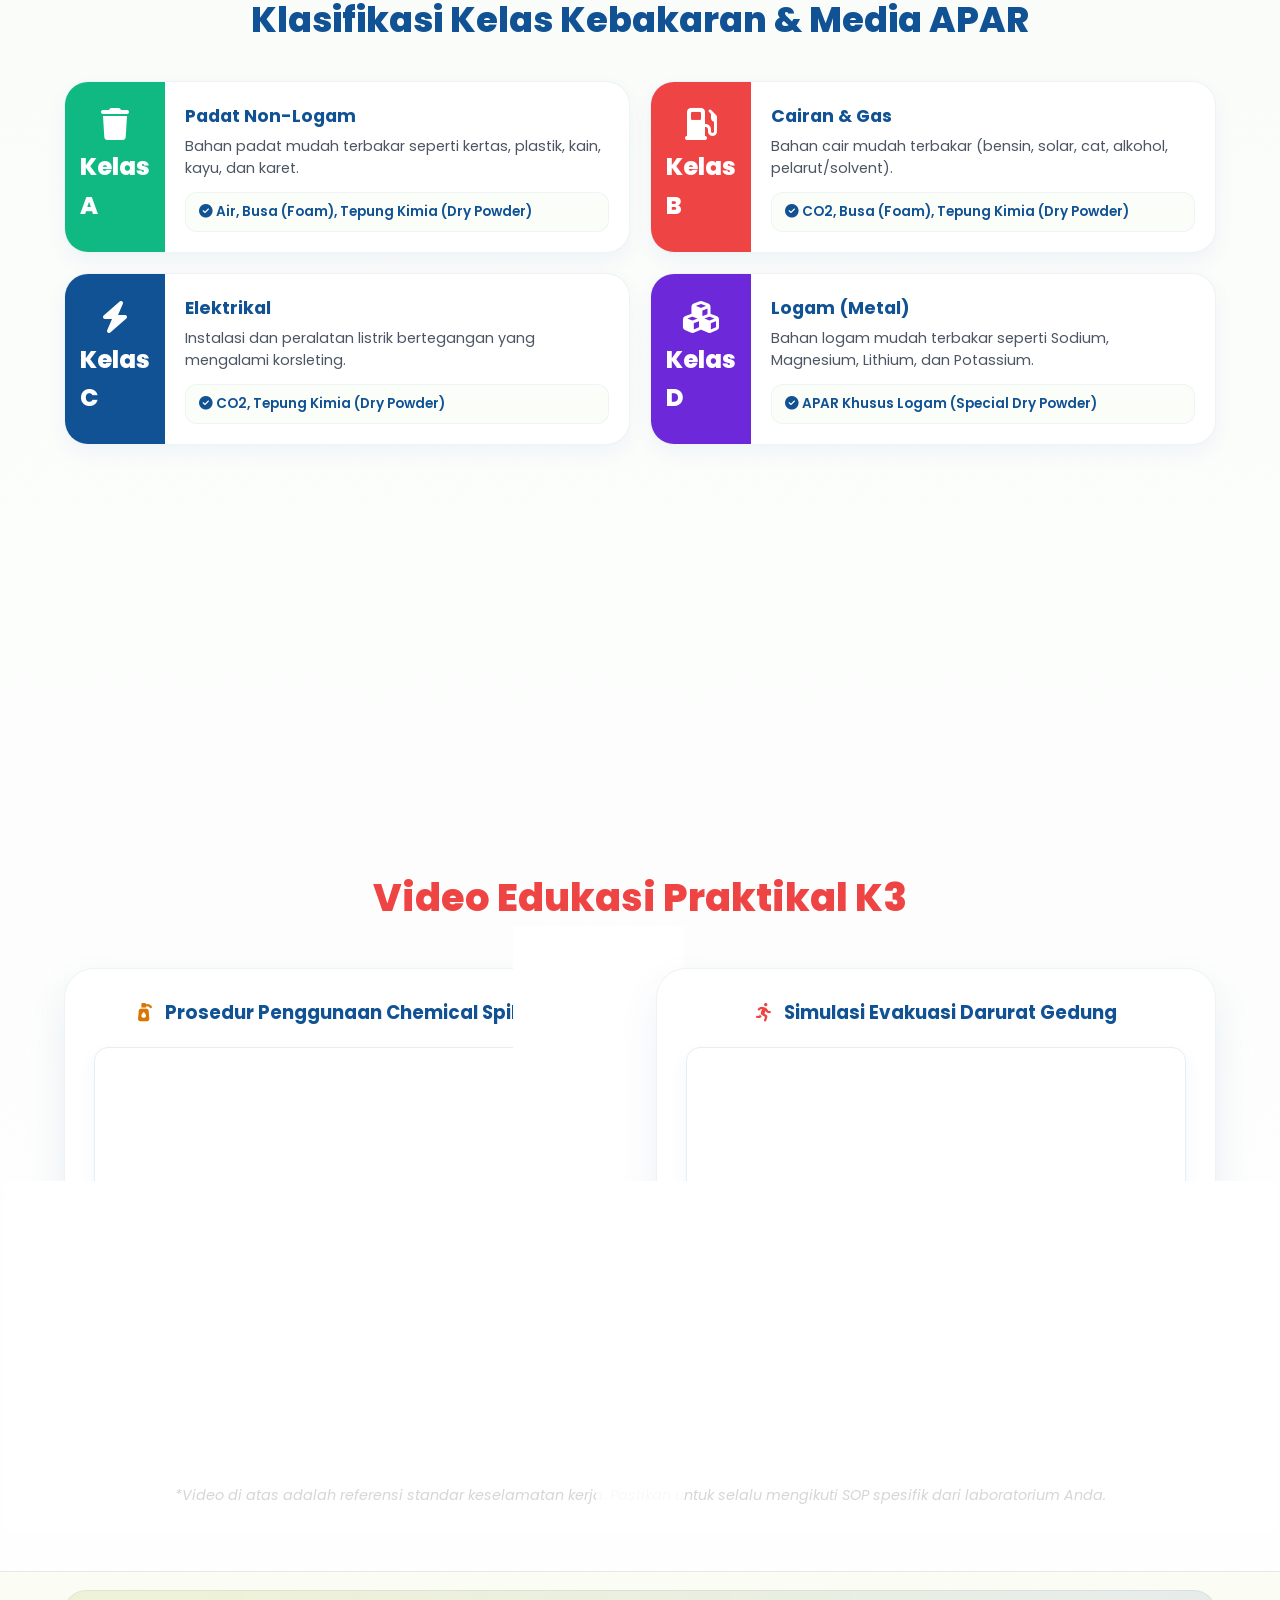
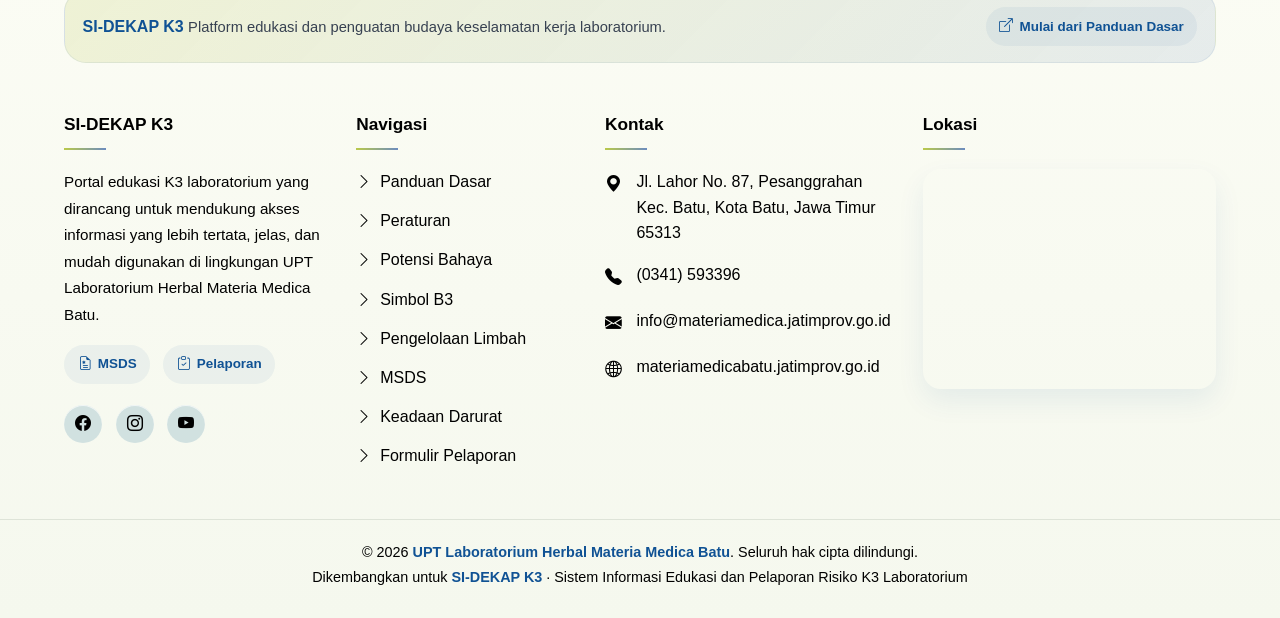
==== commit ed9cd7c5: "Final" ====
--- a/bencana.html
+++ b/bencana.html
@@ -803,6 +803,9 @@
         .hero-actions {
           flex-direction: column;
           align-items: stretch;
+          max-width: 380px;
+          margin-left: auto;
+          margin-right: auto;
         }
         .cta-button {
           width: 100%;
@@ -810,14 +813,23 @@
         .intro-grid {
           grid-template-columns: 1fr;
         }
+        .fire-grid,
         .eq-steps,
         .pass-grid,
         .class-grid {
           grid-template-columns: 1fr;
         }
+        .class-badge {
+          width: 72px;
+        }
         .earthquake-card,
         .apar-card {
-          padding: 1.5rem;
+          padding: 1.5rem 1rem;
+          border-radius: 22px;
+        }
+        .fire-triangle-card,
+        .fire-steps-card {
+          height: auto;
         }
         .back-to-top {
           width: 48px;
@@ -1037,8 +1049,8 @@
             <div class="apar-header">
               <h2>Cara Penggunaan APAR</h2>
               <p>
-                Ingat selalu teknik <strong>T A S S</strong> (Tarik, Arahkan,
-                Sapukan, Semprot) atau standar PASS.
+                Ingat selalu teknik <strong>T A T S</strong> (Tarik, Arahkan,
+                Tekan, Sapukan) atau standar PASS.
               </p>
             </div>
 
@@ -1191,7 +1203,7 @@
         <!-- VIDEO EDUKASI K3 -->
         <div class="video-section reveal" id="video-edukasi" style="margin-top: 5rem; margin-bottom: 2rem;">
           <h2 class="fire-title" style="text-align: center; margin-bottom: 2.5rem;">Video Edukasi Praktikal K3</h2>
-          <div style="display: grid; grid-template-columns: repeat(auto-fit, minmax(320px, 1fr)); gap: 2.5rem;">
+          <div style="display: grid; grid-template-columns: repeat(auto-fit, minmax(280px, 1fr)); gap: 2rem;">
             
             <!-- Video Spill Kit -->
             <div class="glass-panel" style="padding: 1.8rem;">
@@ -1201,7 +1213,7 @@
               </h3>
               <div style="position: relative; padding-bottom: 56.25%; height: 0; overflow: hidden; border-radius: 14px; box-shadow: var(--shadow-sm); border: 1px solid rgba(16, 82, 148, 0.1);">
                 <iframe style="position: absolute; top: 0; left: 0; width: 100%; height: 100%;" 
-                  src="https://www.youtube.com/embed/_wq1QfL4sb0?si=4VQacR0CZGBDl4zV" 
+                  src="https://www.youtube.com/embed/WqN7CT_rvDE?si=21rC1xN4YOAgOWF4" 
                   title="Chemical Spill Kit Tutorial" 
                   frameborder="0" 
                   allow="accelerometer; autoplay; clipboard-write; encrypted-media; gyroscope; picture-in-picture" 
@@ -1286,7 +1298,7 @@
             }
           });
         },
-        { threshold: 0.15 },
+        { threshold: 0.05 },
       );
 
       reveals.forEach((el) => revealObserver.observe(el));
--- a/footer.css
+++ b/footer.css
@@ -204,4 +204,225 @@
   .footer-topbar {
     padding: 1rem 1.25rem 0;
   }
+
+  /* SOS button adjustments for mobile */
+  .sos-container {
+    bottom: 16px;
+    left: 16px;
+  }
+  .sos-btn {
+    width: 58px;
+    height: 58px;
+  }
+  .sos-btn i {
+    font-size: 1.4rem;
+  }
+  .sos-btn .sos-text {
+    font-size: 0.7rem;
+  }
+  .sos-menu {
+    width: 250px;
+    bottom: 70px;
+  }
+  .sos-header {
+    padding: 0.8rem;
+    font-size: 0.95rem;
+  }
+  .sos-item {
+    padding: 0.6rem 0.8rem;
+  }
+  .sos-icon {
+    width: 36px;
+    height: 36px;
+    font-size: 1rem;
+    margin-right: 0.75rem;
+  }
+  .sos-title {
+    font-size: 0.85rem;
+  }
+  .sos-number {
+    font-size: 0.75rem;
+  }
+}
+
+/* =========================================
+   FLOATING SOS BUTTON
+   ========================================= */
+.sos-container {
+  position: fixed;
+  bottom: 24px;
+  left: 24px;
+  z-index: 9999;
+  display: flex;
+  flex-direction: column;
+  align-items: flex-start;
+  font-family: "Poppins", sans-serif;
+}
+
+/* SOS Button */
+.sos-btn {
+  width: 65px;
+  height: 65px;
+  border-radius: 50%;
+  background: linear-gradient(135deg, #ef4444 0%, #b91c1c 100%);
+  color: white;
+  border: none;
+  box-shadow: 0 8px 25px rgba(239, 68, 68, 0.4);
+  cursor: pointer;
+  display: flex;
+  flex-direction: column;
+  align-items: center;
+  justify-content: center;
+  gap: 2px;
+  transition: all 0.3s cubic-bezier(0.34, 1.56, 0.64, 1);
+  position: relative;
+}
+
+.sos-btn i {
+  font-size: 1.5rem;
+}
+
+.sos-btn .sos-text {
+  font-size: 0.75rem;
+  font-weight: 700;
+  letter-spacing: 1px;
+}
+
+/* Pulse Animation */
+.sos-btn::before {
+  content: "";
+  position: absolute;
+  inset: -4px;
+  border-radius: 50%;
+  border: 2px solid #ef4444;
+  animation: sosPulse 2s infinite;
+  opacity: 0;
+}
+
+@keyframes sosPulse {
+  0% { transform: scale(1); opacity: 0.8; }
+  100% { transform: scale(1.4); opacity: 0; }
+}
+
+.sos-btn:hover {
+  transform: scale(1.08);
+  box-shadow: 0 12px 30px rgba(239, 68, 68, 0.5);
+}
+
+.sos-btn.active {
+  background: #1f2937;
+  box-shadow: 0 8px 25px rgba(31, 41, 55, 0.3);
+  transform: rotate(-15deg);
+}
+.sos-btn.active::before {
+  display: none;
+}
+
+/* SOS Menu Popup */
+.sos-menu {
+  position: absolute;
+  bottom: 85px;
+  left: 0;
+  background: white;
+  border-radius: 20px;
+  box-shadow: 0 15px 40px rgba(0, 0, 0, 0.15);
+  width: 280px;
+  padding: 0.5rem;
+  opacity: 0;
+  visibility: hidden;
+  transform: translateY(20px) scale(0.95);
+  transform-origin: bottom left;
+  transition: all 0.3s cubic-bezier(0.34, 1.56, 0.64, 1);
+  border: 1px solid rgba(239, 68, 68, 0.15);
+}
+
+.sos-menu.active {
+  opacity: 1;
+  visibility: visible;
+  transform: translateY(0) scale(1);
+}
+
+.sos-header {
+  padding: 1rem;
+  text-align: center;
+  font-weight: 700;
+  color: #1f2937;
+  border-bottom: 1px solid #f1f5f9;
+  margin-bottom: 0.5rem;
+  font-size: 1.05rem;
+}
+
+.sos-item {
+  display: flex;
+  align-items: center;
+  padding: 0.8rem 1rem;
+  text-decoration: none;
+  border-radius: 12px;
+  margin-bottom: 0.3rem;
+  transition: background 0.2s;
+}
+
+.sos-item:last-child {
+  margin-bottom: 0;
+}
+
+.sos-item:hover {
+  background: #f8fafc;
+}
+
+.sos-icon {
+  width: 42px;
+  height: 42px;
+  border-radius: 12px;
+  display: flex;
+  align-items: center;
+  justify-content: center;
+  margin-right: 1rem;
+  font-size: 1.1rem;
+  color: white;
+}
+
+.sos-icon.bg-red { background: linear-gradient(135deg, #f87171, #ef4444); }
+.sos-icon.bg-orange { background: linear-gradient(135deg, #fb923c, #f97316); }
+.sos-icon.bg-blue { background: linear-gradient(135deg, #60a5fa, #3b82f6); }
+
+.sos-info {
+  display: flex;
+  flex-direction: column;
+}
+
+.sos-title {
+  color: #334155;
+  font-weight: 600;
+  font-size: 0.95rem;
+}
+
+.sos-number {
+  color: #64748b;
+  font-size: 0.85rem;
+}
+
+/* =========================================
+   EXTRA SMALL SCREENS (≤400px)
+   ========================================= */
+@media (max-width: 400px) {
+  .footer-container {
+    padding: 2.5rem 1rem 2rem;
+  }
+  .footer-topbar {
+    padding: 1rem 1rem 0;
+  }
+  .footer-highlight {
+    flex-direction: column;
+    align-items: flex-start;
+    gap: 0.6rem;
+    padding: 0.9rem 1rem;
+  }
+  .sos-menu {
+    width: calc(100vw - 2rem);
+    max-width: 270px;
+  }
+  .contact-inline {
+    flex-direction: column;
+  }
 }
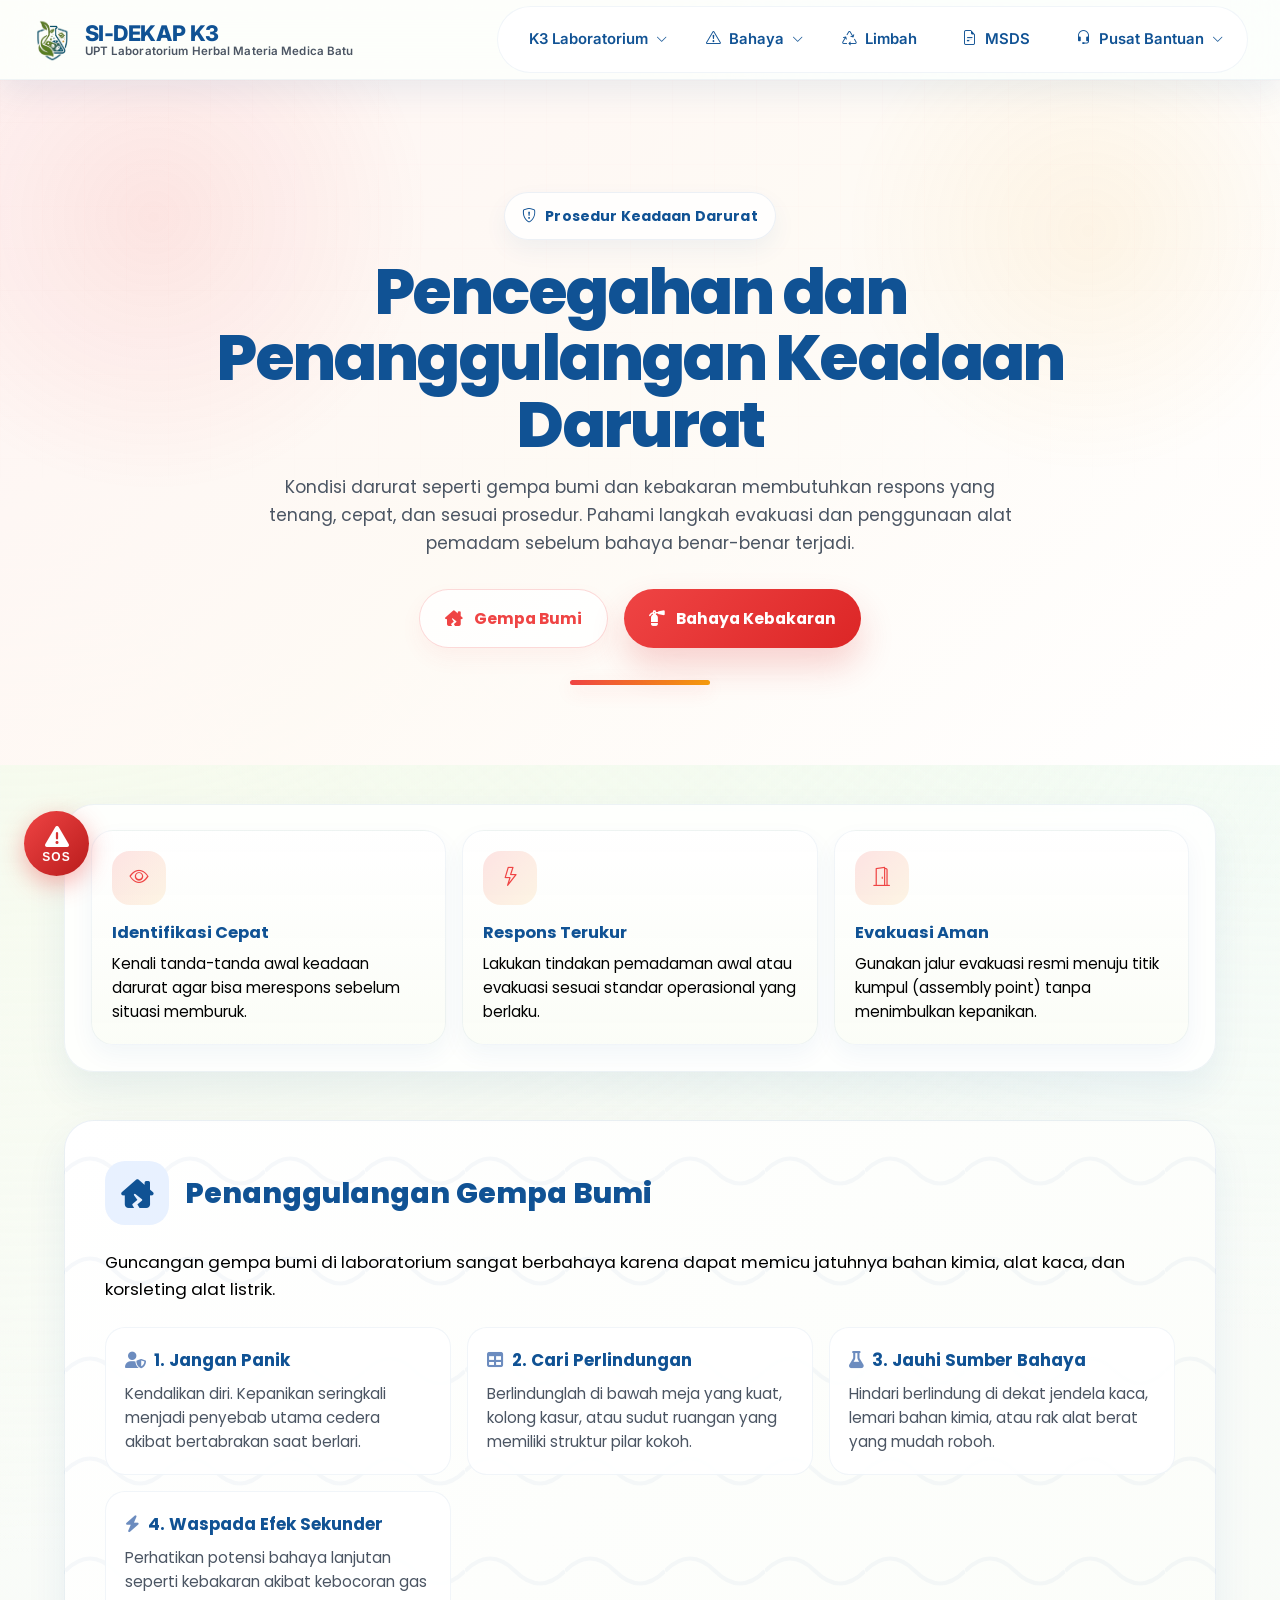
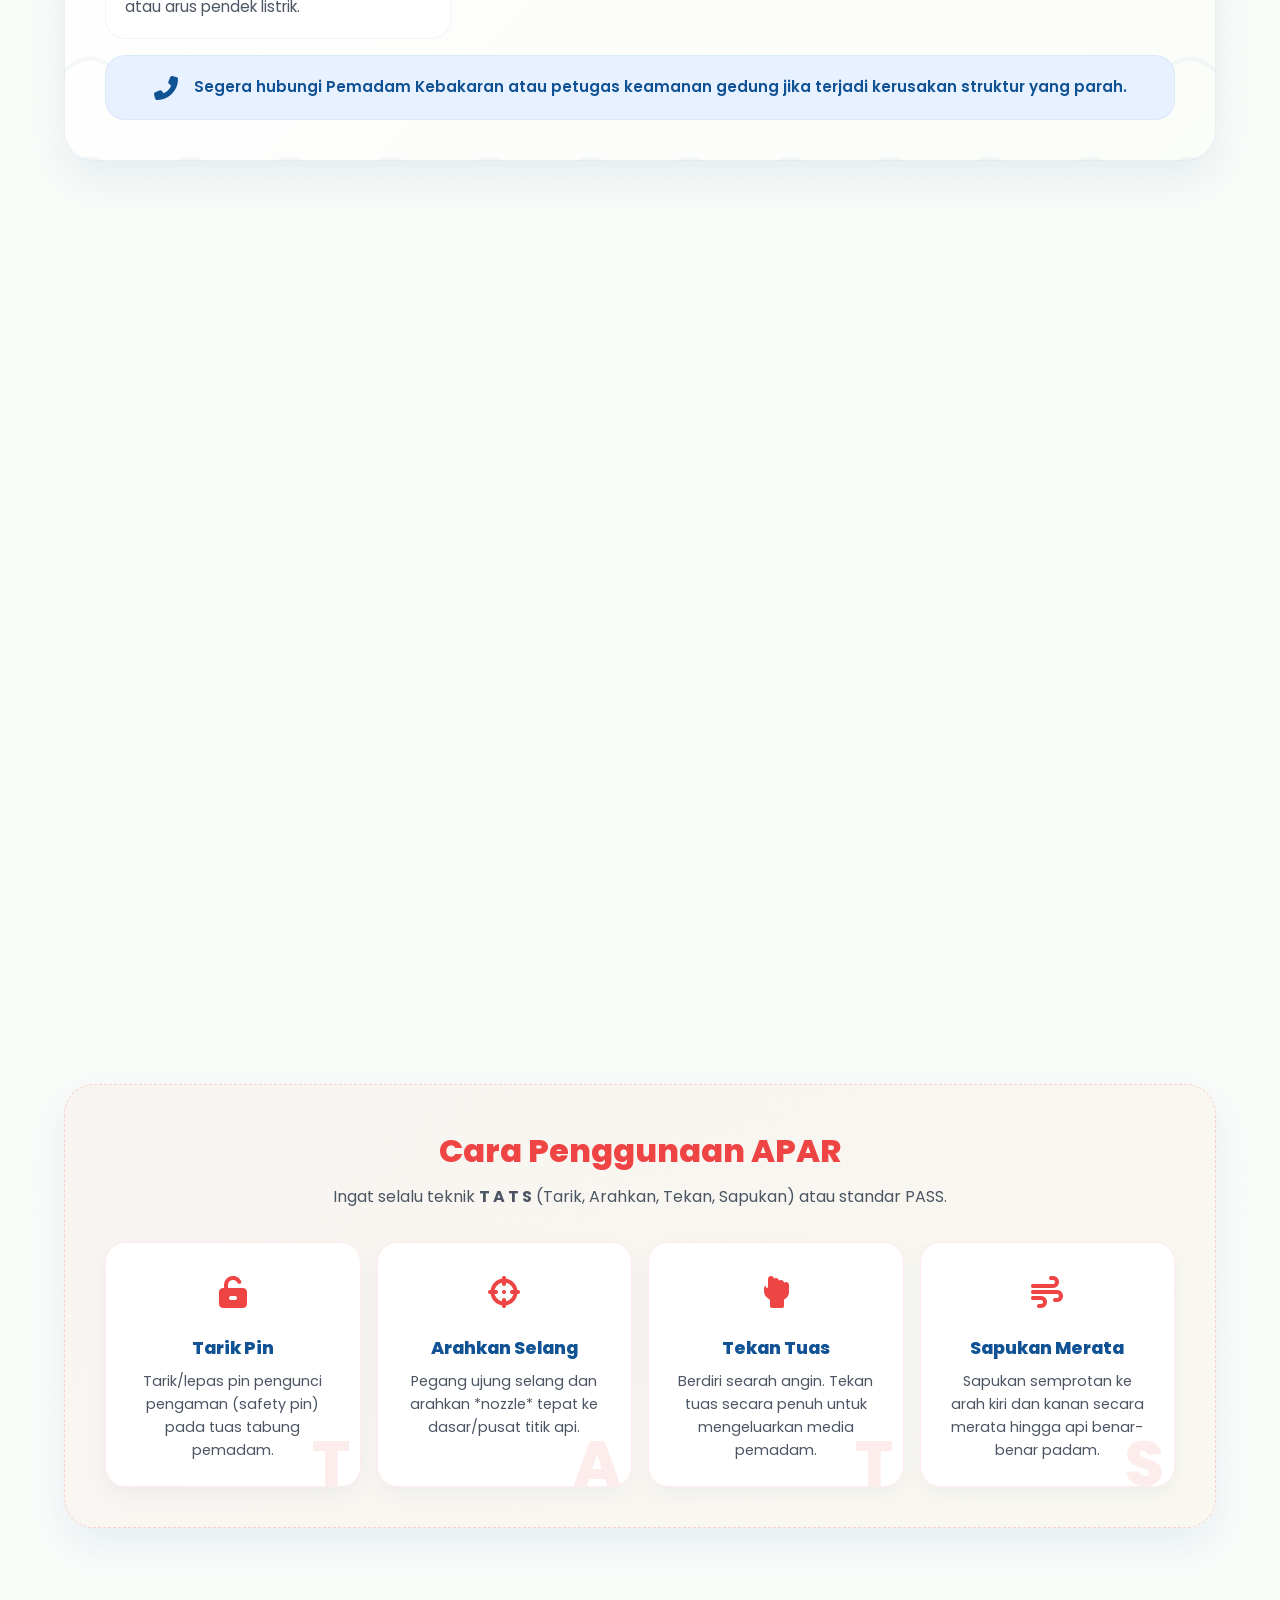
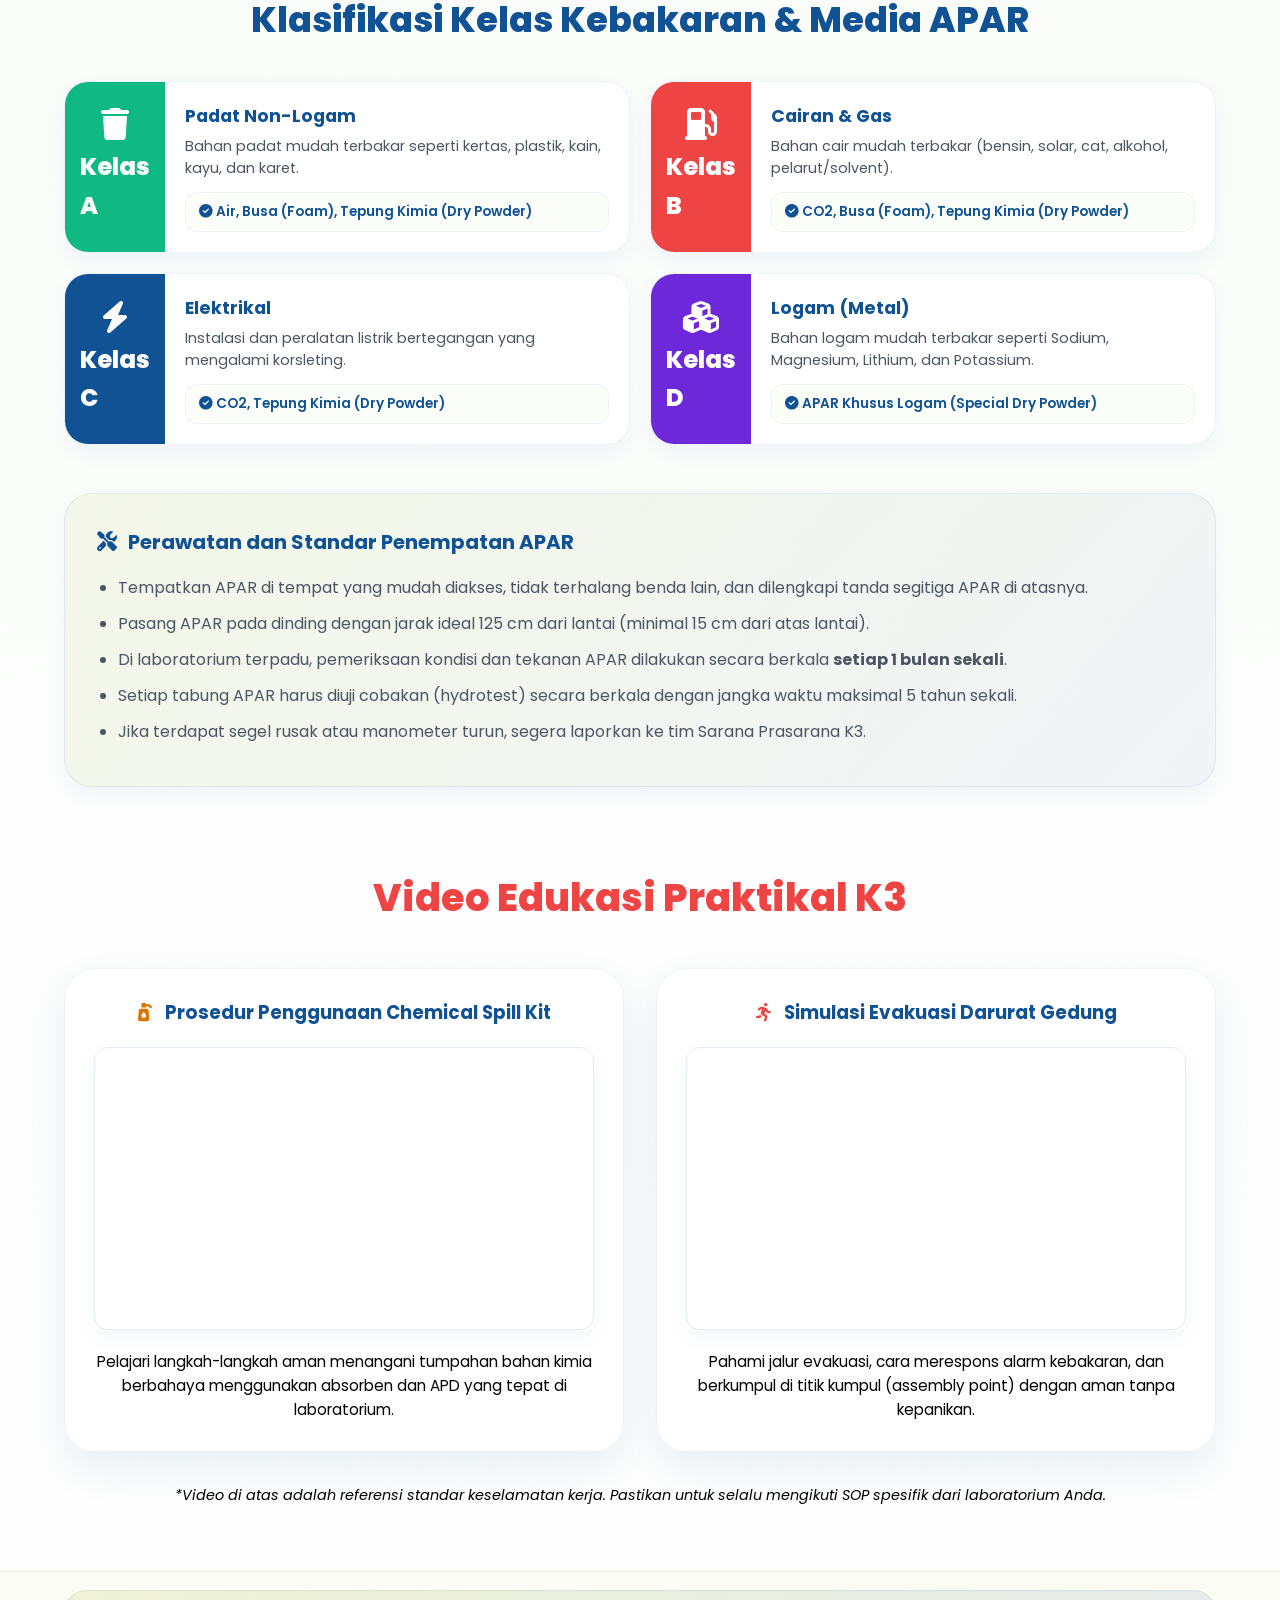
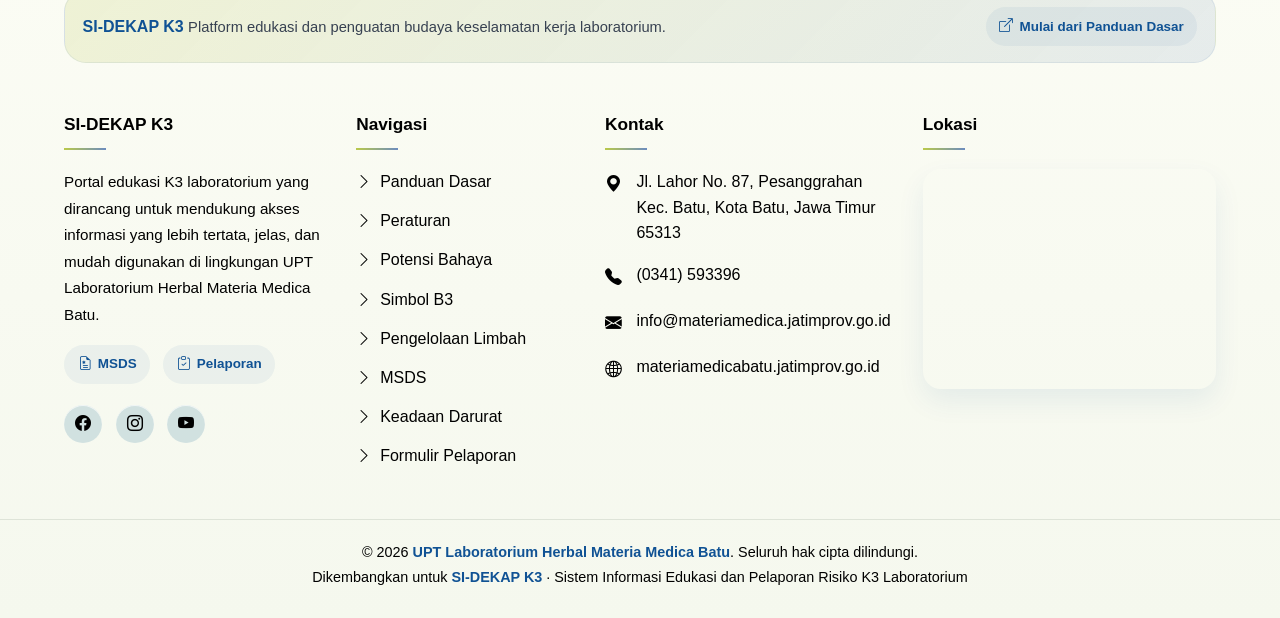
==== commit 4aeff664: "Update bencana.html" ====
--- a/bencana.html
+++ b/bencana.html
@@ -374,6 +374,11 @@
         gap: 1rem;
         margin-top: 1.5rem;
       }
+      .video-grid {
+        display: grid;
+        grid-template-columns: repeat(auto-fit, minmax(280px, 1fr));
+        gap: 2rem;
+      }
       .eq-step {
         background: rgba(255, 255, 255, 0.9);
         border: 1px solid rgba(16, 82, 148, 0.06);
@@ -836,6 +841,34 @@
           height: 48px;
           right: 14px;
           bottom: 14px;
+        }
+      }
+      @media (max-width: 480px) {
+        .eq-steps,
+        .video-grid {
+          grid-template-columns: 1fr;
+        }
+        .class-card {
+          flex-direction: column;
+        }
+        .class-badge {
+          width: 100%;
+          flex-direction: row;
+          padding: 0.8rem;
+          justify-content: flex-start;
+          gap: 1rem;
+        }
+        .class-badge i {
+          margin-bottom: 0;
+        }
+        .pass-step {
+          padding: 1rem;
+        }
+        .fire-triangle-card {
+          padding: 1.5rem 1rem;
+        }
+        .triangle-wrapper {
+          transform: scale(0.9);
         }
       }
     </style>
@@ -1203,7 +1236,7 @@
         <!-- VIDEO EDUKASI K3 -->
         <div class="video-section reveal" id="video-edukasi" style="margin-top: 5rem; margin-bottom: 2rem;">
           <h2 class="fire-title" style="text-align: center; margin-bottom: 2.5rem;">Video Edukasi Praktikal K3</h2>
-          <div style="display: grid; grid-template-columns: repeat(auto-fit, minmax(280px, 1fr)); gap: 2rem;">
+          <div class="video-grid">
             
             <!-- Video Spill Kit -->
             <div class="glass-panel" style="padding: 1.8rem;">
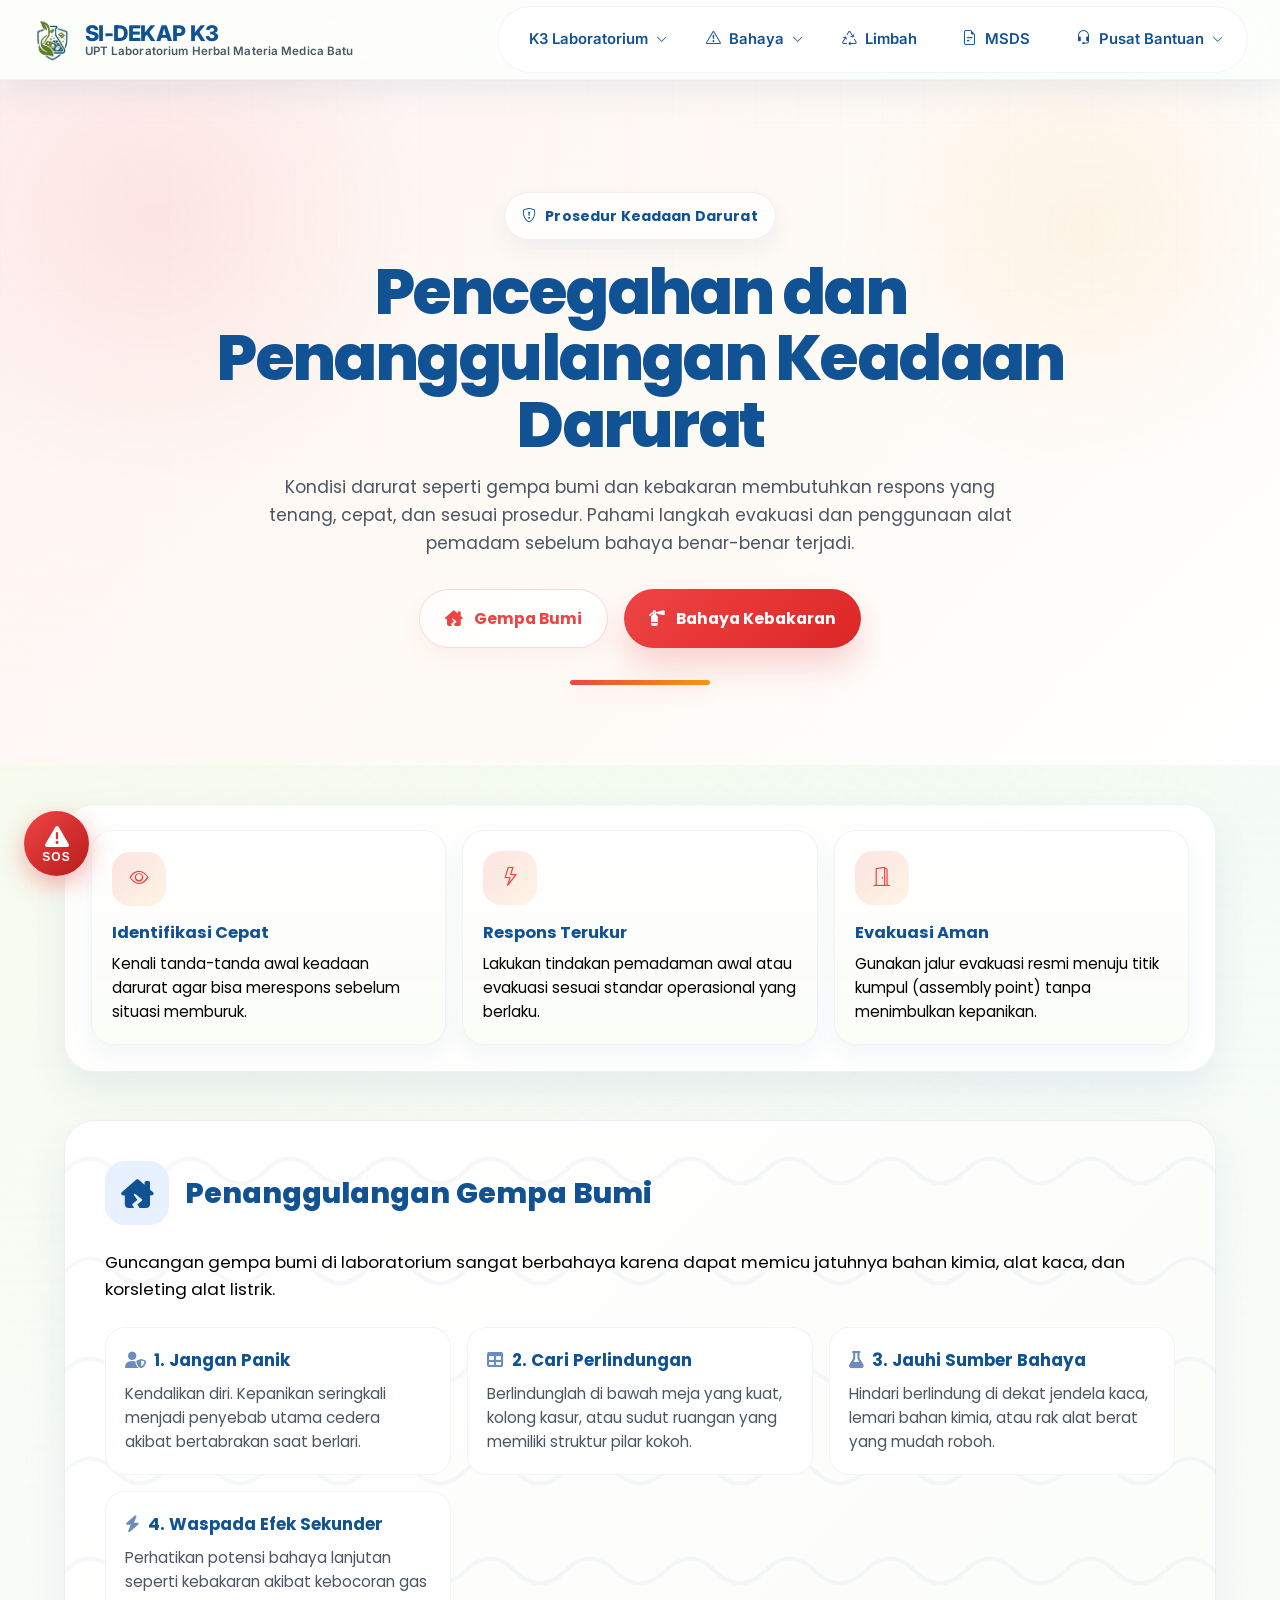
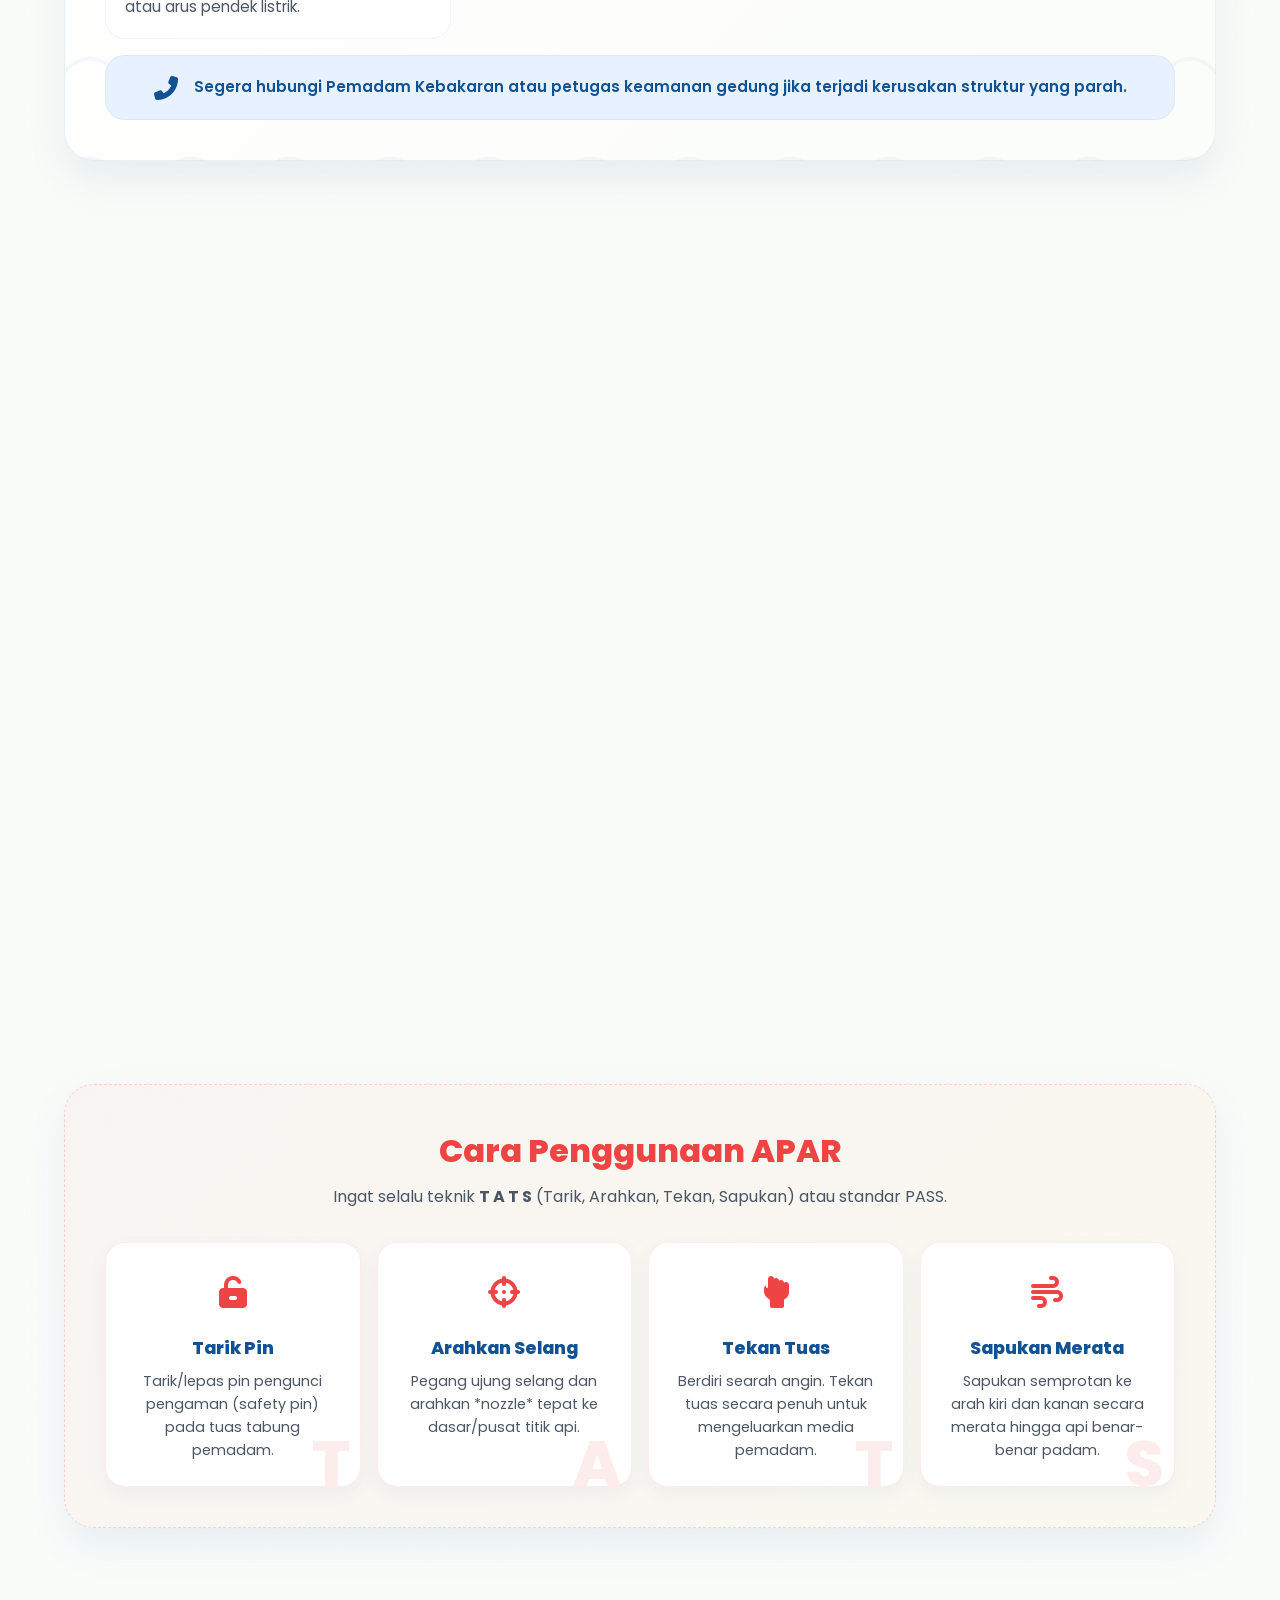
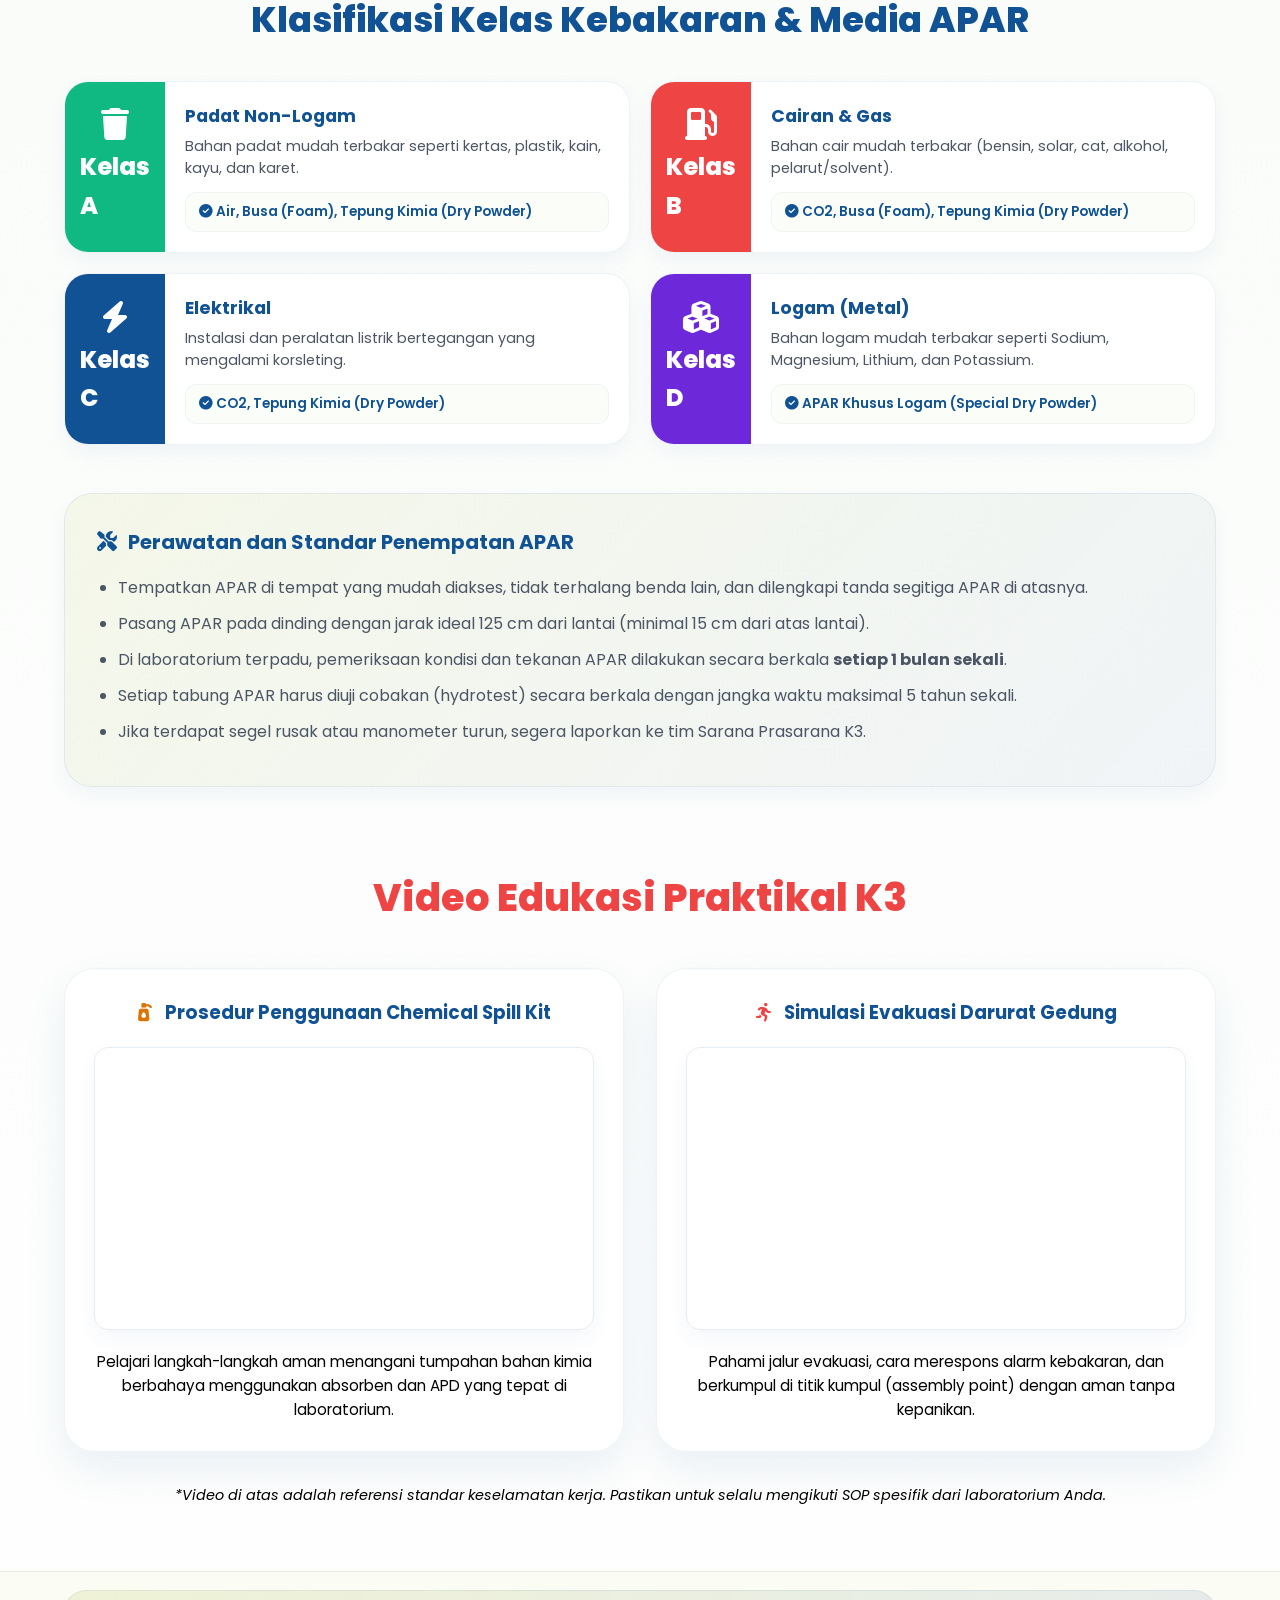
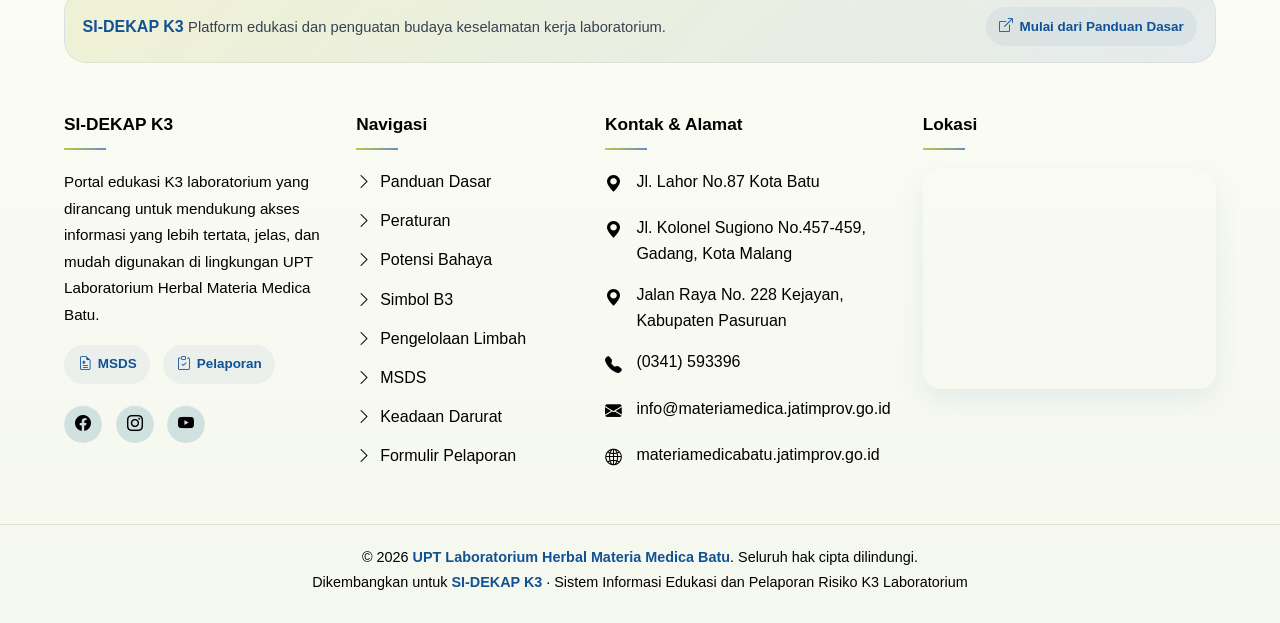
==== commit ce14fe39: "Update bencana.html" ====
--- a/bencana.html
+++ b/bencana.html
@@ -804,6 +804,11 @@
       @media (max-width: 768px) {
         .emergency-hero {
           padding: 5.8rem 0 4.4rem;
+        }
+        .hero-inner h1 {
+          font-size: clamp(2rem, 8vw, 2.8rem);
+          word-wrap: break-word;
+          hyphens: auto;
         }
         .hero-actions {
           flex-direction: column;
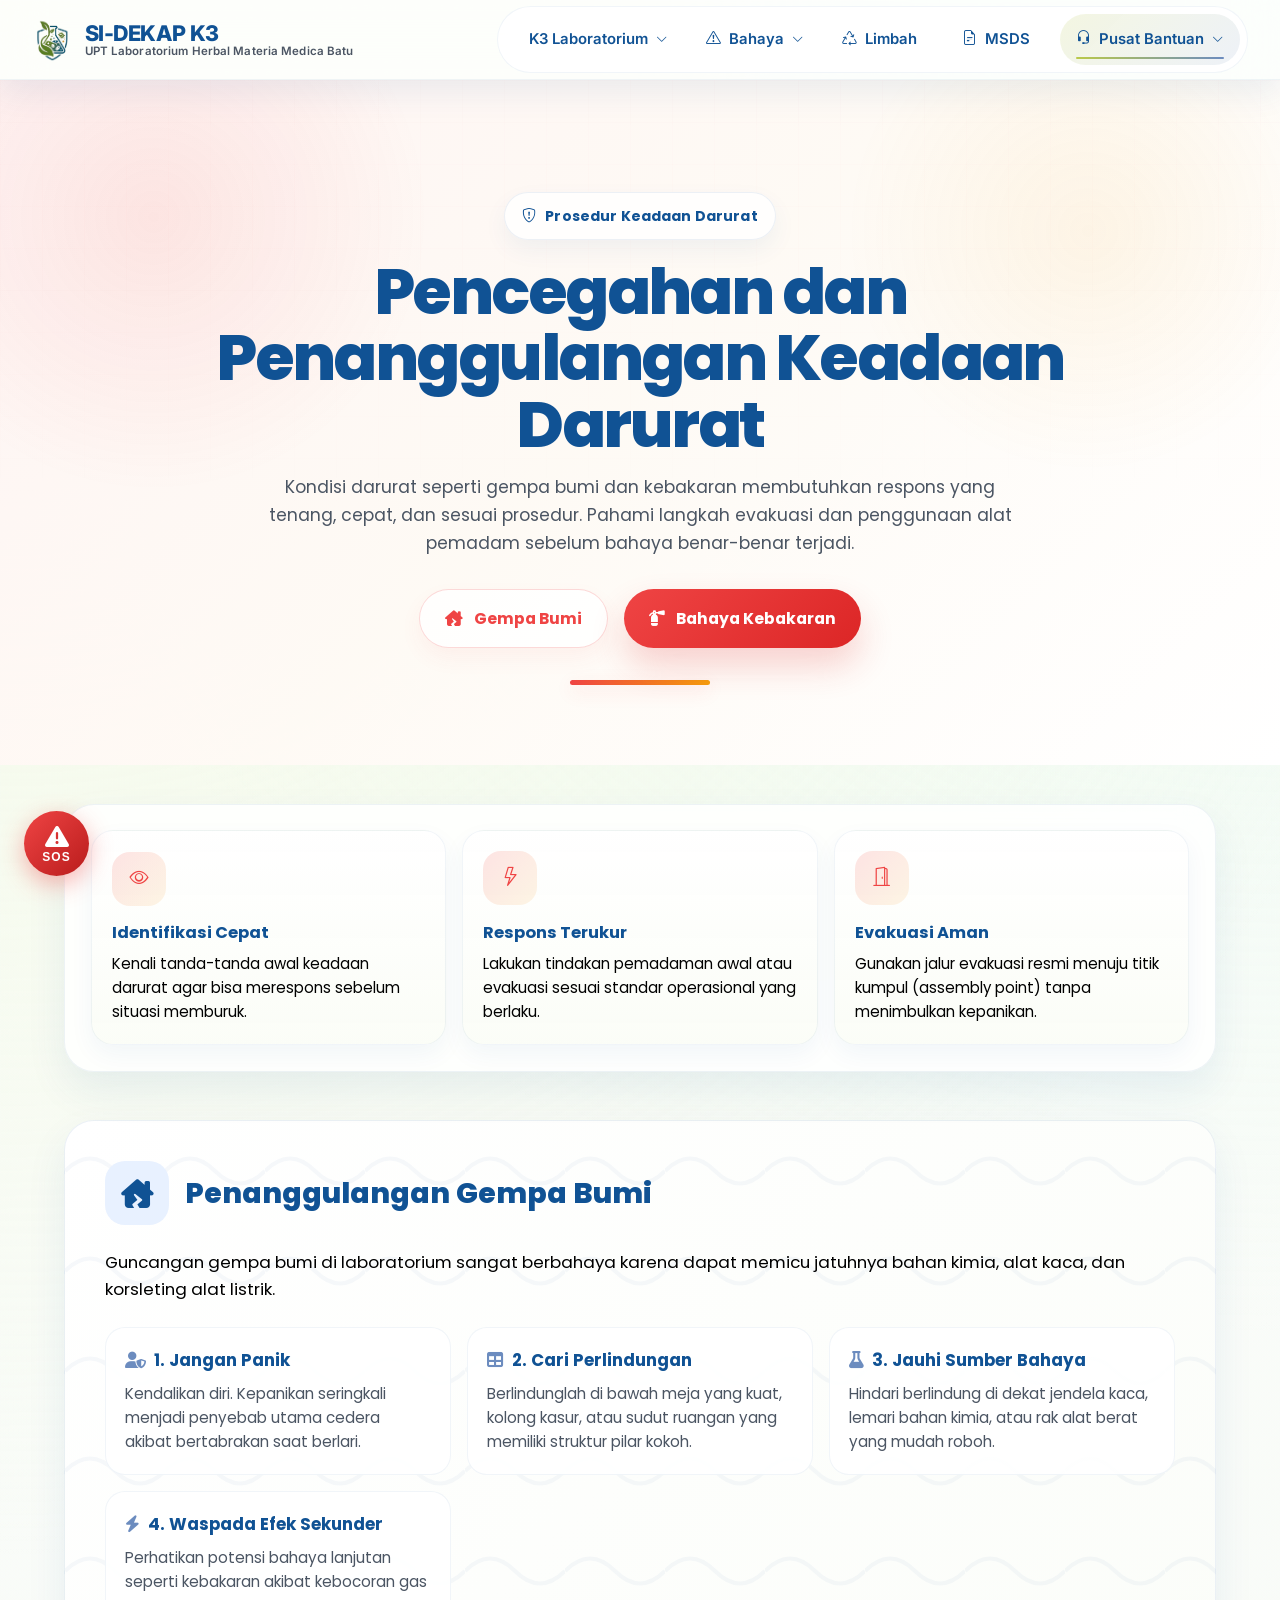
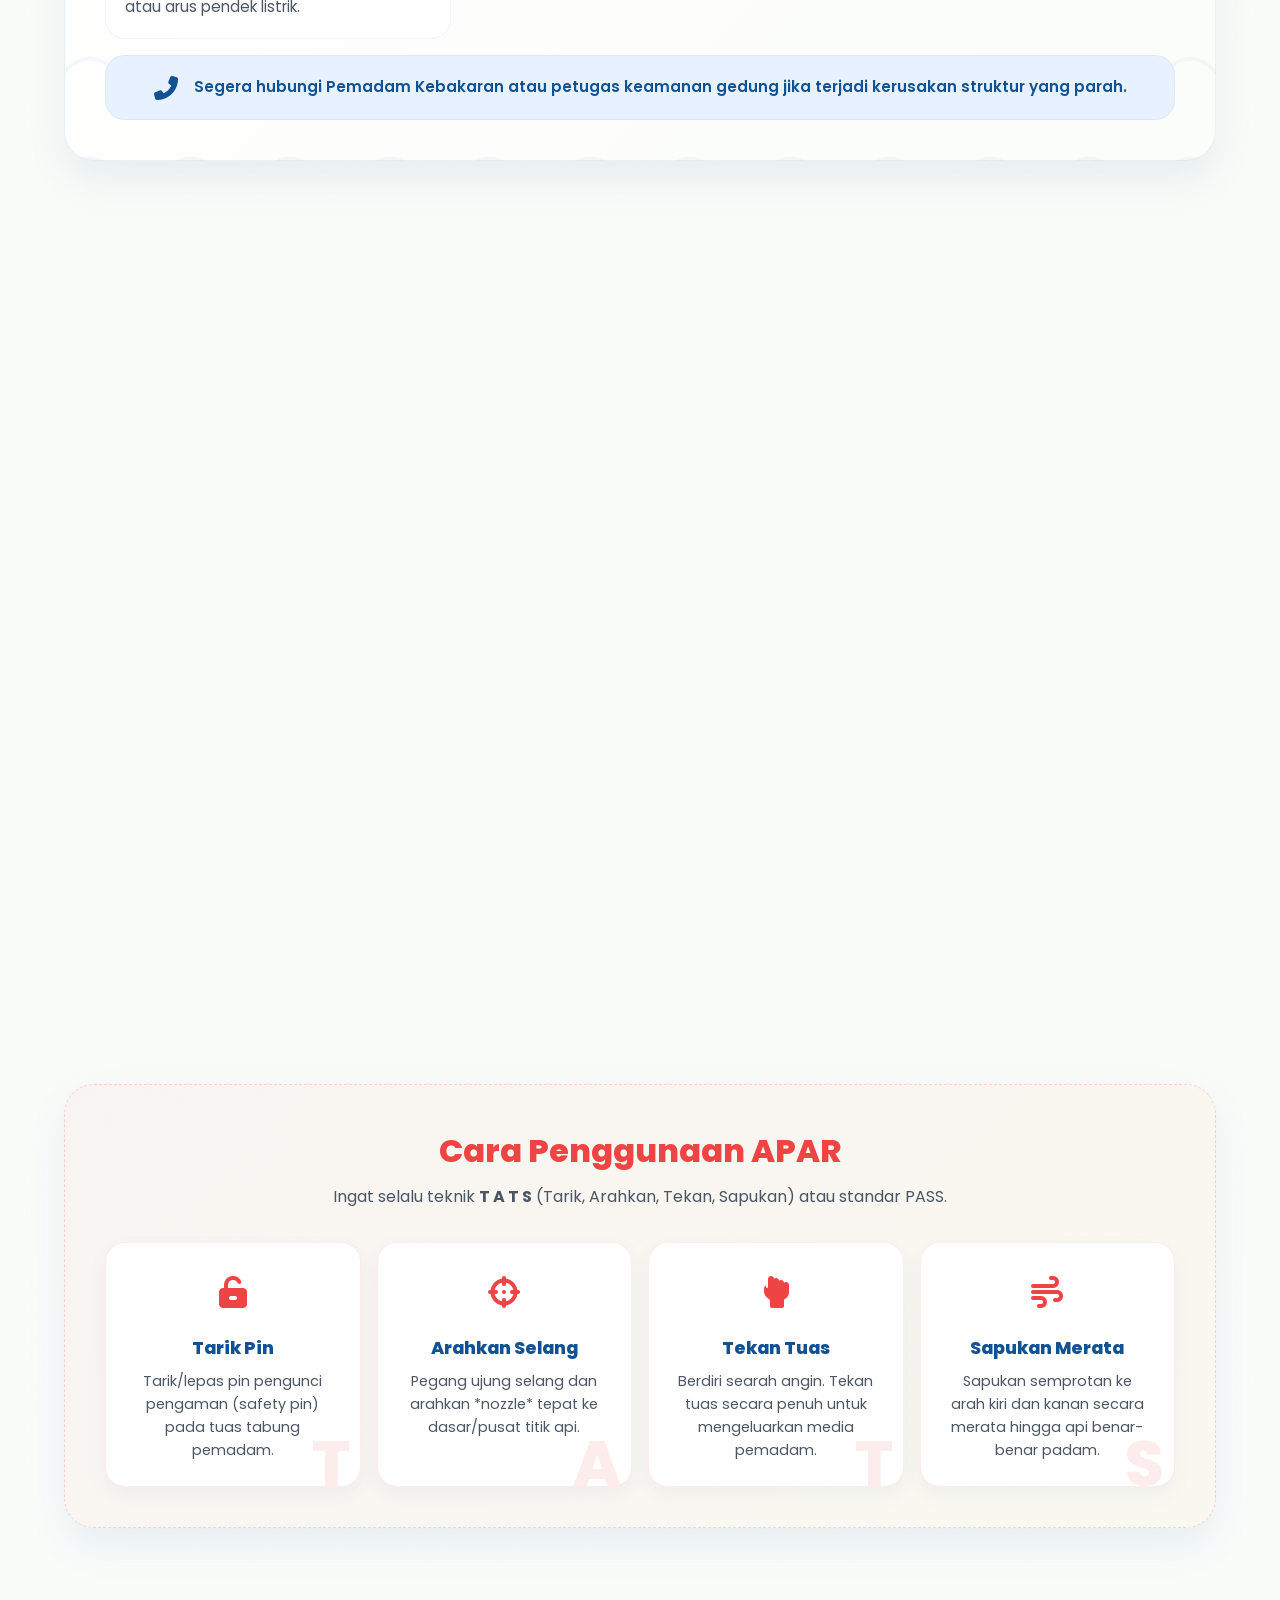
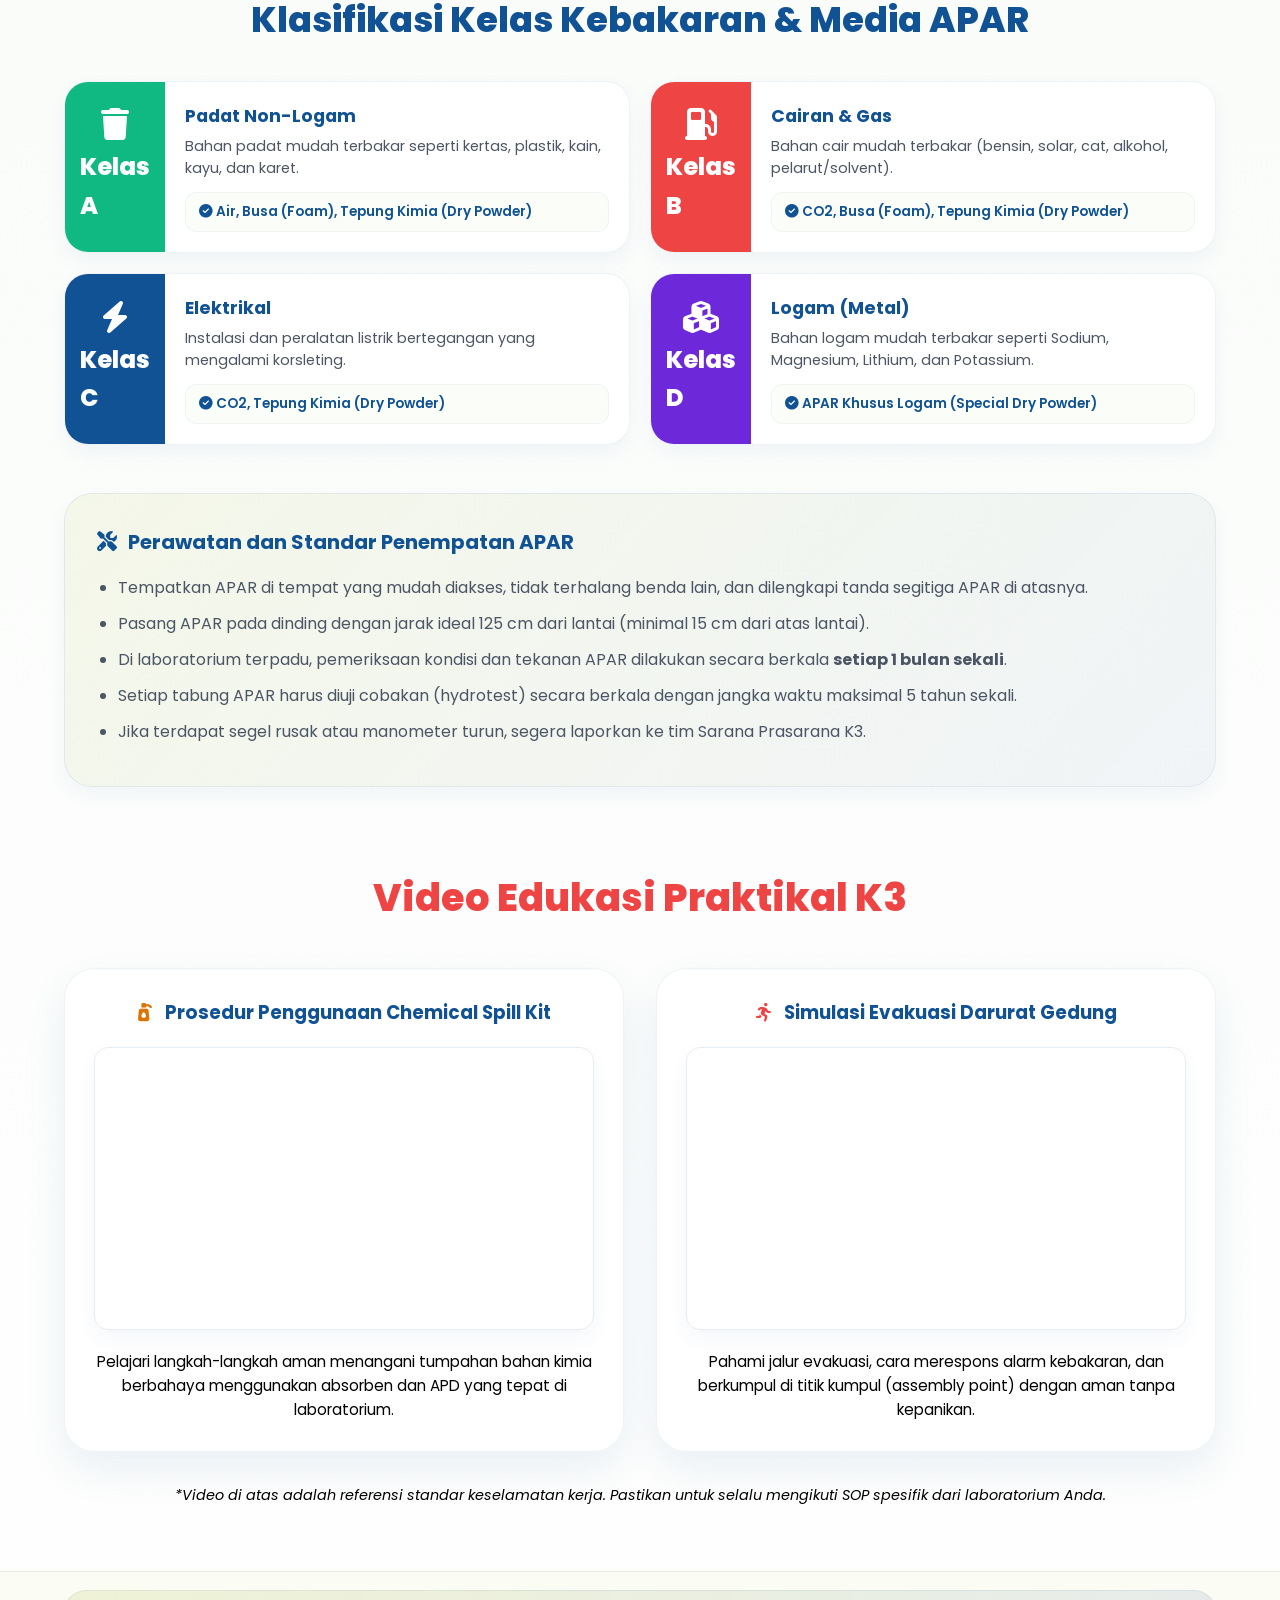
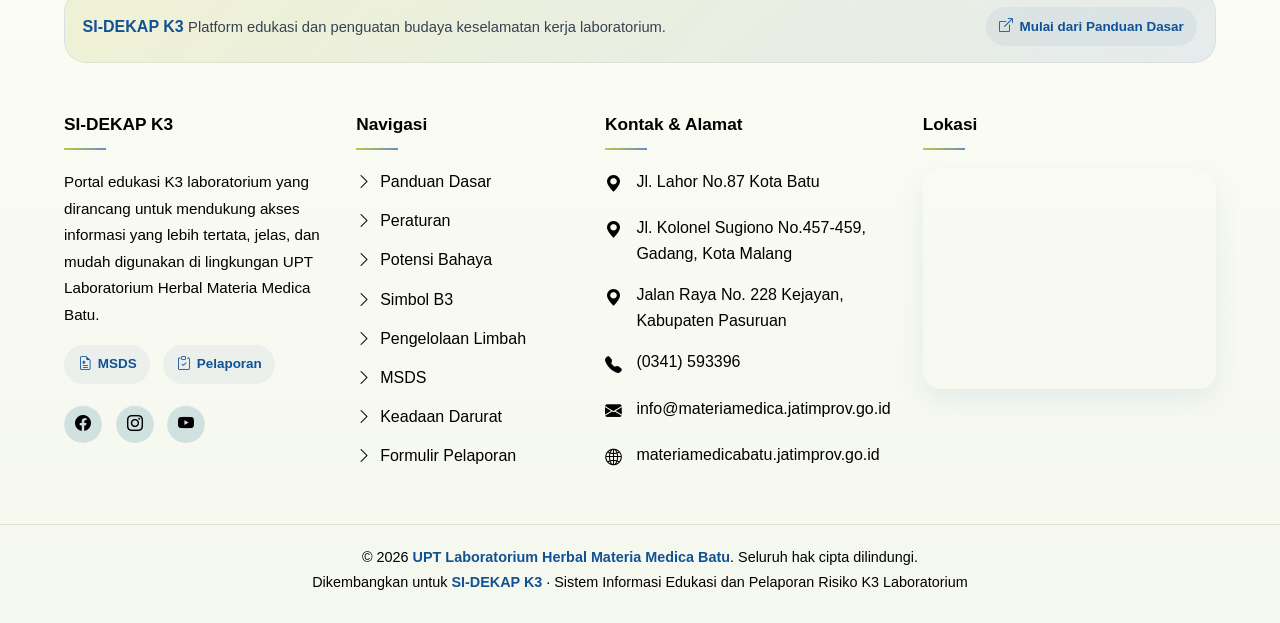
==== commit c88ce04d: "Revisi terakhir" ====
--- a/bencana.html
+++ b/bencana.html
@@ -849,6 +849,21 @@
         }
       }
       @media (max-width: 480px) {
+        .eq-header {
+          flex-direction: column;
+          text-align: center;
+          gap: 0.5rem;
+        }
+        .eq-header h2 {
+          font-size: 1.5rem;
+          word-wrap: break-word;
+          hyphens: auto;
+        }
+        .fire-title, .apar-header h2 {
+          font-size: 1.6rem;
+          word-wrap: break-word;
+          hyphens: auto;
+        }
         .eq-steps,
         .video-grid {
           grid-template-columns: 1fr;
@@ -991,8 +1006,10 @@
                 style="
                   grid-column: 1 / -1;
                   display: flex;
+                  flex-wrap: wrap;
                   align-items: center;
                   justify-content: center;
+                  text-align: center;
                   gap: 1rem;
                   background: var(--info-light);
                 "
--- a/header.css
+++ b/header.css
@@ -139,9 +139,9 @@
   }
   .nav-link::after { display: none !important; }
 
-  .nav-icon { justify-self: center; font-size: 1.02rem; line-height: 1; }
-  .nav-label { width: 100%; text-align: center !important; justify-self: center; font-size: 1rem; font-weight: 700; line-height: 1.28; color: inherit; }
-  .nav-arrow { justify-self: center; font-size: 0.92rem; opacity: 0.75; transition: transform 0.25s ease; }
+  .nav-icon { justify-self: start; font-size: 1.1rem; line-height: 1; opacity: 0.9; }
+  .nav-label { width: 100%; text-align: left !important; justify-self: start; font-size: 0.96rem; font-weight: 700; color: inherit; }
+  .nav-arrow { justify-self: end; font-size: 0.85rem; opacity: 0.6; transition: transform 0.3s cubic-bezier(0.4, 0, 0.2, 1); }
   
   .nav-item.has-dropdown.active > .nav-link .nav-arrow,
   .nav-item.has-dropdown.group-active > .nav-link .nav-arrow { transform: rotate(180deg); }
@@ -154,16 +154,18 @@
   }
 
   .nav-item:hover .dropdown-content, .nav-item:focus-within .dropdown-content { display: none; } 
-  .nav-item.has-dropdown.active > .dropdown-content, .nav-item.has-dropdown.group-active > .dropdown-content {
-    display: flex !important; flex-direction: column; gap: 0.45rem;
+  .nav-item.has-dropdown.active > .dropdown-content {
+    display: flex !important; flex-direction: column; gap: 0.4rem;
   }
 
   .dropdown-content a {
-    display: grid !important; grid-template-columns: 22px 1fr !important; align-items: center !important;
-    gap: 0.65rem !important; width: 100%; margin-top: 0 !important; padding: 0.82rem 0.95rem !important;
-    border-radius: 14px !important; background: #eef5ee !important; color: var(--dark-blue) !important;
-    font-size: 0.9rem !important; font-weight: 600 !important; border: 1px solid rgba(16, 82, 148, 0.05); transform: none !important;
+    display: grid !important; grid-template-columns: 24px 1fr !important; align-items: center !important;
+    gap: 0.75rem !important; width: 100%; margin: 0 !important; padding: 0.85rem 1.1rem !important;
+    border-radius: 15px !important; background: rgba(16, 82, 148, 0.03) !important; color: var(--dark-blue) !important;
+    font-size: 0.88rem !important; font-weight: 600 !important; border: 1px solid rgba(16, 82, 148, 0.04); transform: none !important;
+    margin-left: 0.5rem !important; width: calc(100% - 0.5rem) !important;
   }
+  .dropdown-content a:active { background: rgba(16, 82, 148, 0.08) !important; }
 
   .menu-toggle:checked ~ .hamburger .bar:nth-child(1) { transform: translateY(8px) rotate(45deg); }
   .menu-toggle:checked ~ .hamburger .bar:nth-child(2) { opacity: 0; }
